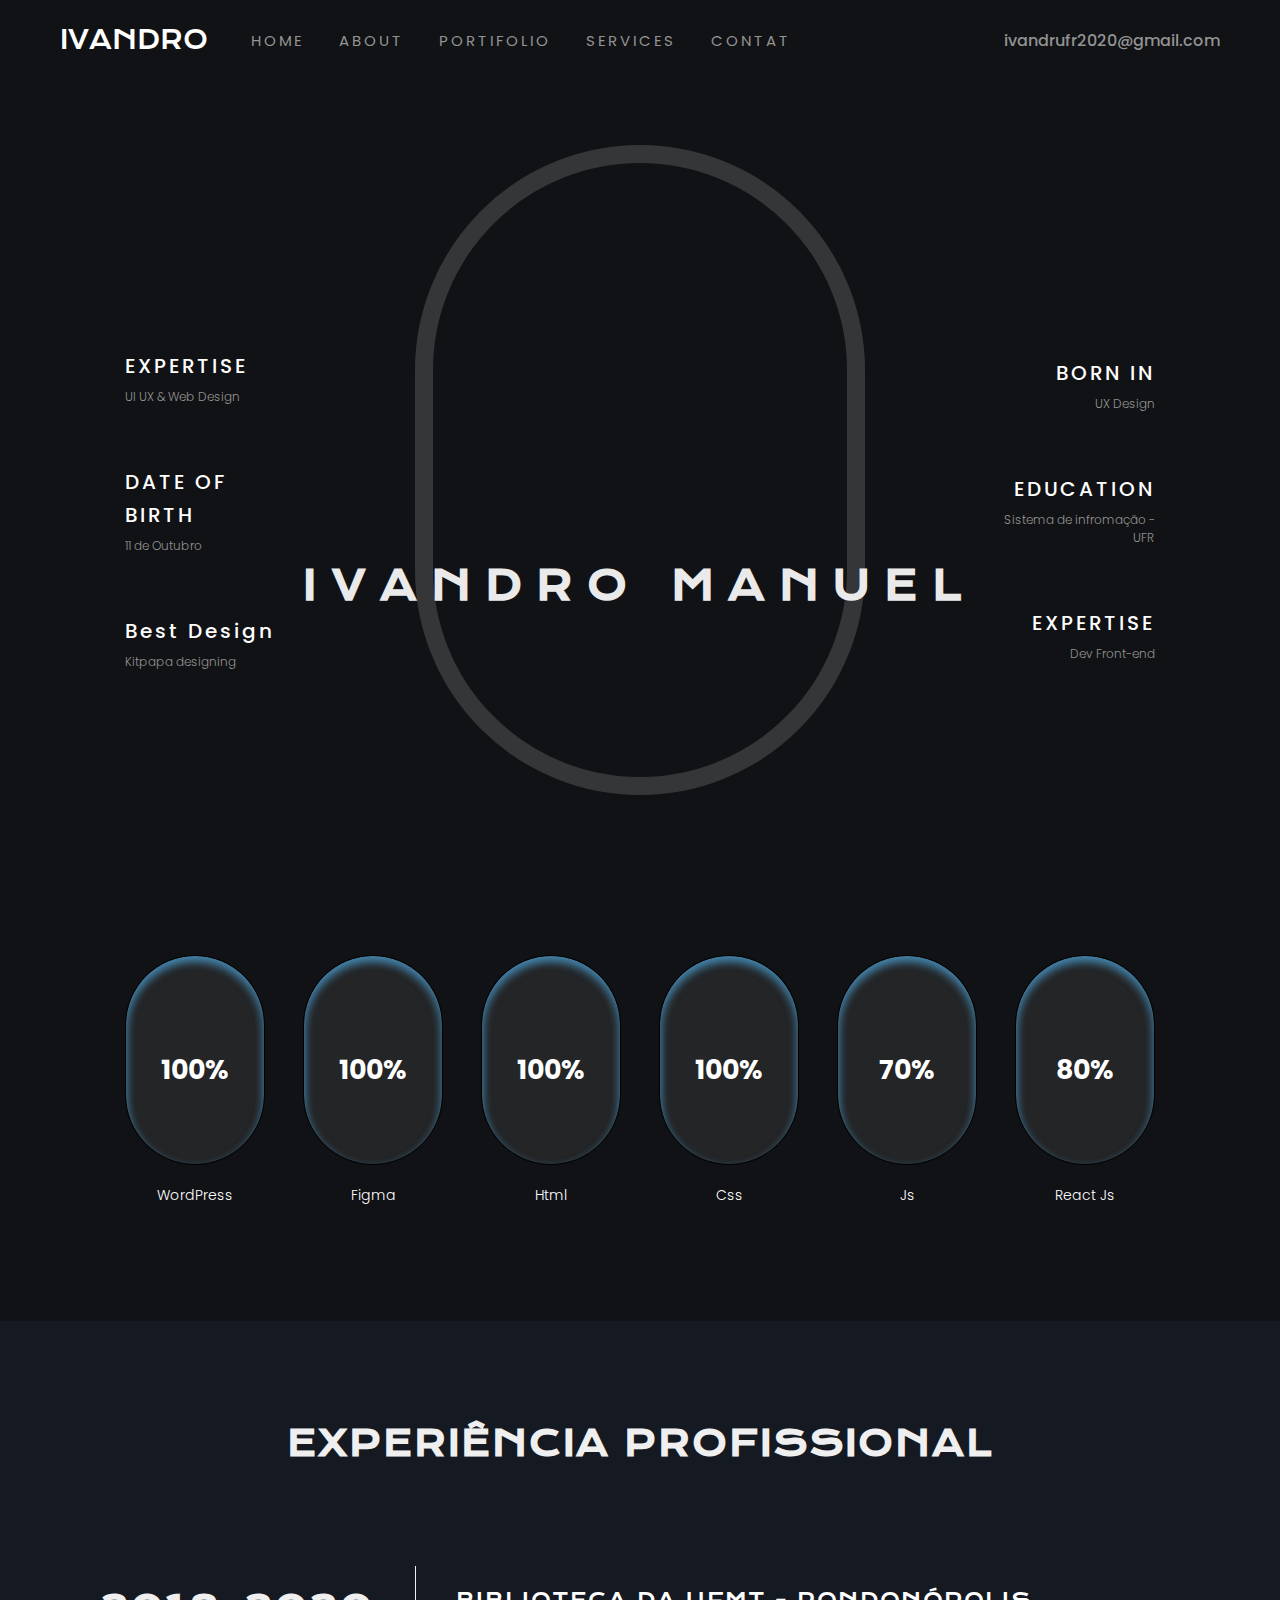
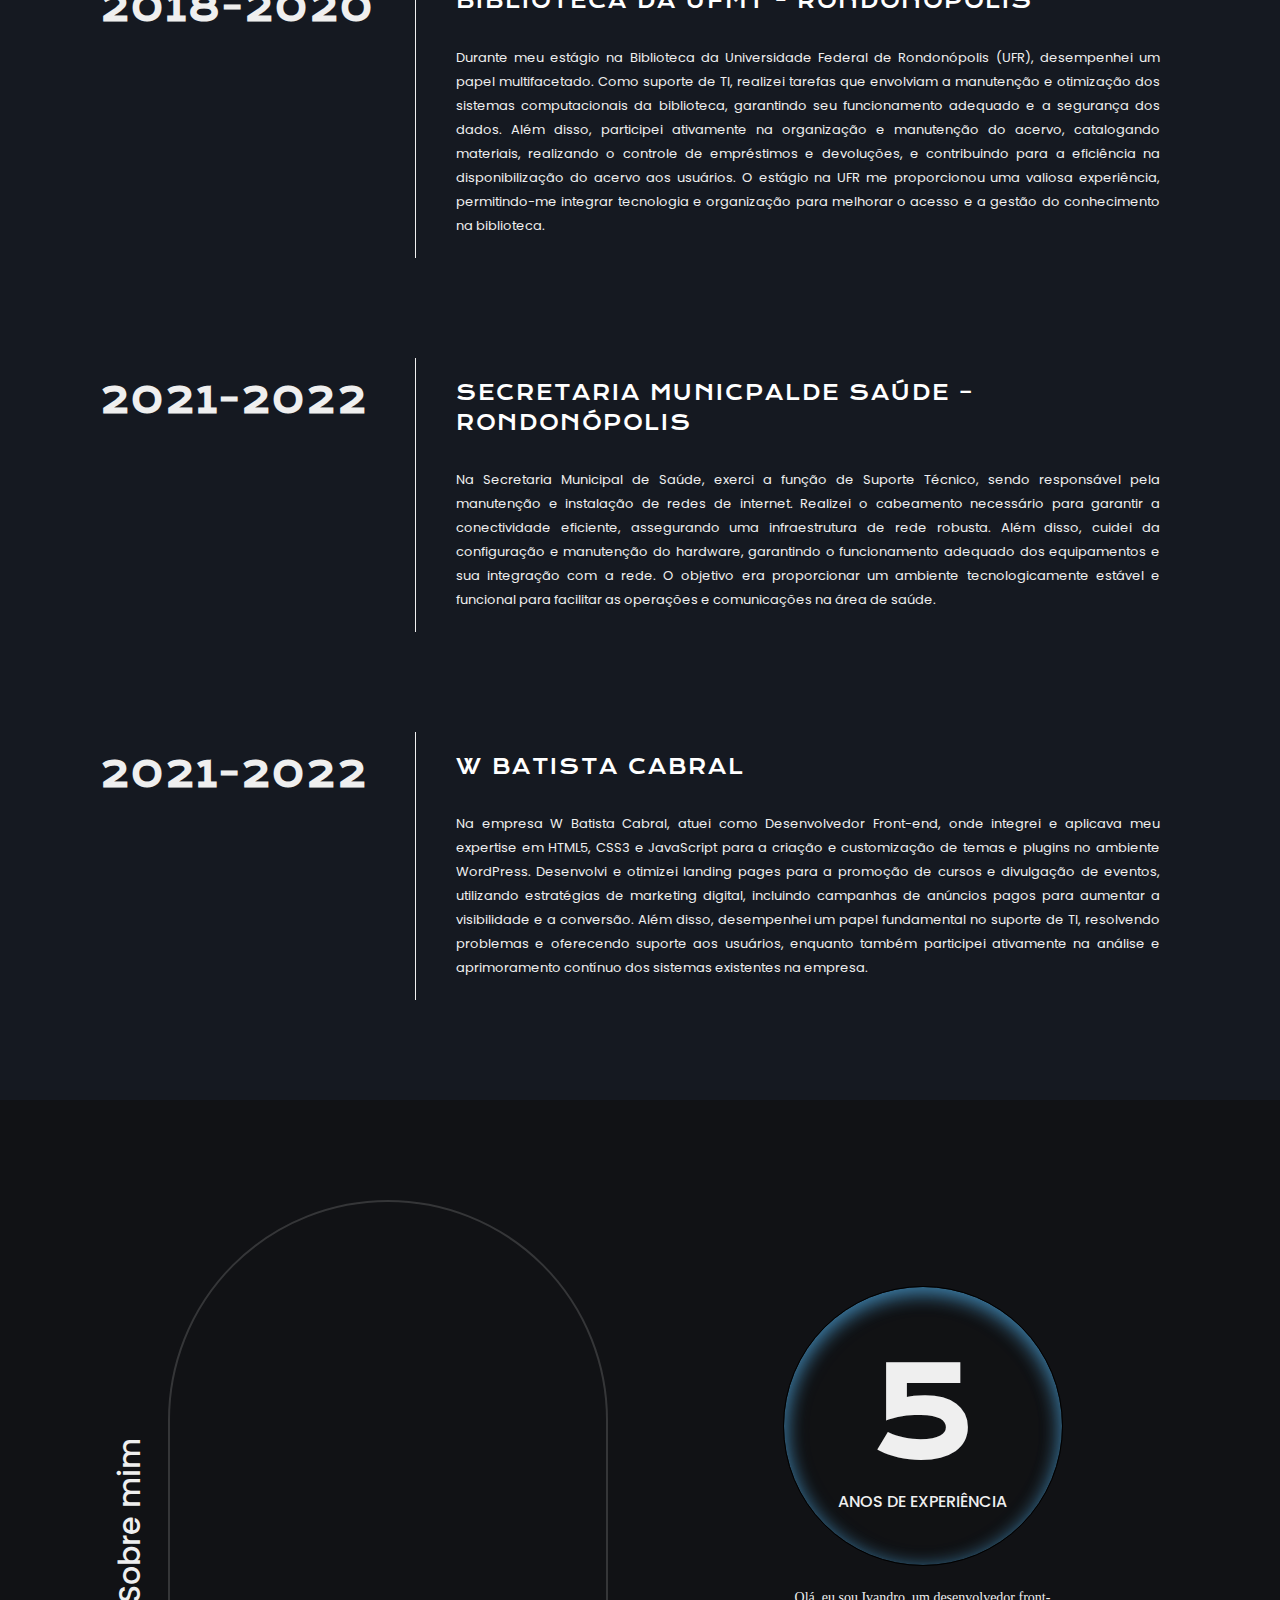
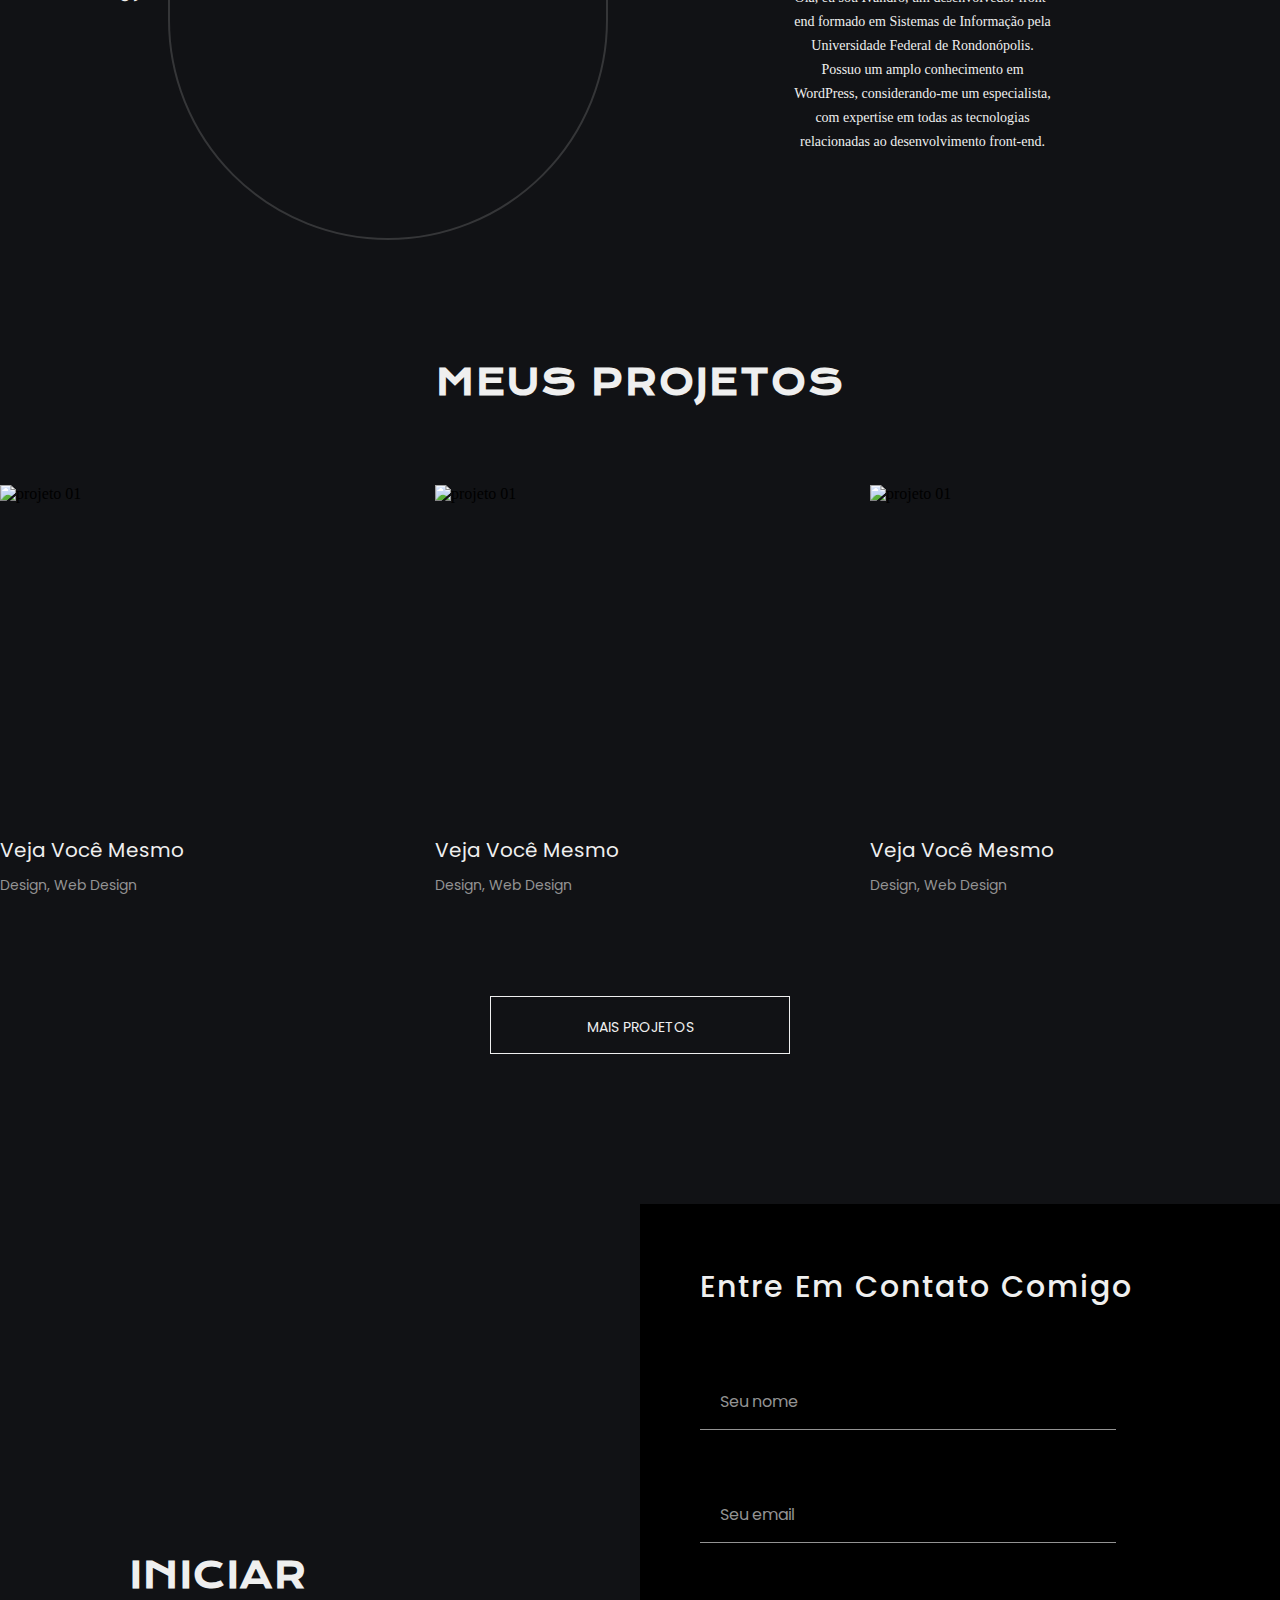
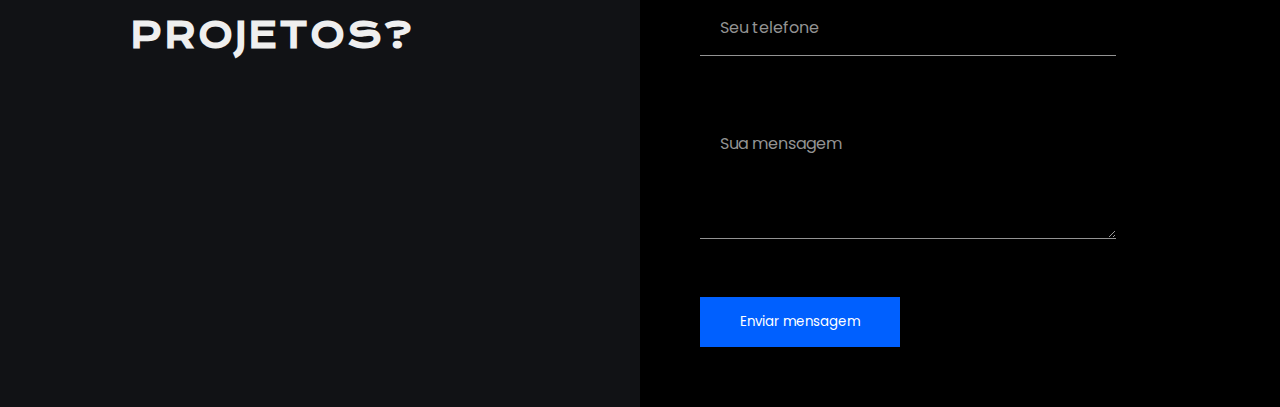
==== index.html @ 2771ce23 "email atualizado" ====
<!DOCTYPE html>
<html lang="pt-br">
  <head>
    <meta charset="UTF-8" />
    <meta name="viewport" content="width=device-width, initial-scale=1.0" />
    <link rel="preconnect" href="https://fonts.googleapis.com">
    <link rel="preconnect" href="https://fonts.gstatic.com" crossorigin>
    <link href="https://fonts.googleapis.com/css2?family=Krona+One&display=swap" rel="stylesheet">
    <link rel="preconnect" href="https://fonts.googleapis.com" />
    <link rel="preconnect" href="https://fonts.gstatic.com" crossorigin />
    <link
      href="https://fonts.googleapis.com/css2?family=Poppins:wght@400;500;800&display=swap"
      rel="stylesheet"
    />
    <script
      src="https://kit.fontawesome.com/26f7d927cd.js"
      crossorigin="anonymous"
    ></script>
    <link rel="stylesheet" href="style.css" />
    <title>Meu Portifólio</title>
  </head>

  <body class="container">

    <div class="div-menu-header">

              <nav class="container-menu">

                  <div class="div-logo">IVANDRO</div>

                  <div class="div-menu">
                      <ol class="list-menu">
                        <li><a href="">Home</a></li>
                        <li><a href="">About</a></li>
                        <li><a href="">Portifolio</a></li>
                        <li><a href="">Services</a></li>
                        <li><a href="">Contat</a></li>
                      </ol>
                  </div>
                  
                  <div class="div-email" >
                    <a href="mailto:ivandrufr2020@gmail.com">
                        <i class="fa-regular fa-envelope"></i>
                        <span style="margin-left: 10px;">ivandrufr2020@gmail.com</span>
                    </a>
                  </div>
              </nav>

              <div class="div-middle-image">
                    <div class="div-veritcal">
                        <div>
                            <h1>EXPERTISE</h1>
                            <p>UI UX & Web Design</p>
                        </div>
                        <div>
                            <h1>DATE OF BIRTH</h1>
                            <p>11 de Outubro</p>
                        </div>
                        <div>
                            <h1>Best Design</h1>
                            <p>Kitpapa designing</p>
                        </div>
                    </div>

                    <div class="div-image-perfil">
                            <img src="./img/ivan.png" alt="Ivandro-Picture" class="img-perfil">
                            <h1 class="text-name">Ivandro Manuel</h1>
                            <div class="social-icon">
                                <a href="https://api.whatsapp.com/send?phone=5566996536366" target="_blank"><i class="fa-brands fa-whatsapp icon-social"></i></a>
                                <a href="https://www.facebook.com/ivandromanuel.cordeirobarbosa" target="_blank"><i class="fa-brands fa-facebook icon-social"></i></a>
                                <a href="https://github.com/IvandroVicente" target="_blank"><i class="fa-brands fa-github icon-social"></i></a>
                                <a href="https://www.instagram.com/ivandro.barbosa/" target="_blank"><i class="fa-brands fa-instagram icon-social"></i></a>
                            </div>
                    </div>

                    <div class="div-veritcal1">
                        <div>
                            <h1>BORN IN</h1>
                            <p>UX Design</p>
                        </div>
                        <div>
                            <h1>EDUCATION</h1>
                            <p>Sistema de infromação - UFR</p>
                        </div>
                        <div>
                            <h1>EXPERTISE</h1>
                            <p>Dev Front-end</p>
                        </div>

                    </div>
               </div>

               <div class="div-social-footer">

                    <div class="experience">
                        <div class="div-icon-exp">
                            <i class="fa-brands fa-wordpress-simple icon-exp"></i>
                            <h1>100%</h1>
                        </div>
                        <h2>WordPress</h2>
                    </div>

                    <div class="experience">
                        <div class="div-icon-exp">
                            <i class="fa-brands fa-figma icon-exp"></i>
                            <h1>100%</h1>
                        </div>
                        <h2>Figma</h2>
                    </div>

                    <div class="experience">
                        <div class="div-icon-exp">
                            <i class="fa-brands fa-html5 icon-exp"></i>
                            <h1>100%</h1>
                        </div>
                        <h2>Html</h2>
                    </div>

                    <div class="experience">
                        <div class="div-icon-exp">
                            <i class="fa-brands fa-css3 icon-exp"></i>
                            <h1>100%</h1>
                        </div>
                        <h2>Css</h2>
                    </div>

                    <div class="experience">
                        <div class="div-icon-exp">
                            <i class="fa-brands fa-js icon-exp"></i>
                            <h1>70%</h1>
                        </div>
                        <h2>Js</h2>
                    </div>

                    <div class="experience">
                        <div class="div-icon-exp">
                            <i class="fa-brands fa-react icon-exp"></i>
                            <h1>80%</h1>
                        </div>
                        <h2>React Js</h2>
                    </div>
               </div>

    </div>

    <div class="arquivos-expereience">

          <h1>EXPERIÊNCIA PROFISSIONAL</h1>

          <div class="div-1-arquivo">
              <div class="div-text-year"><h1>2018-2020</h1></div>
              <div class="div-text-archive">
                  <h1>Biblioteca da UFMT - Rondonópolis</h1>
                  <p>Durante meu estágio na Biblioteca da Universidade Federal de Rondonópolis (UFR), 
                    desempenhei um papel multifacetado. Como suporte de TI, realizei tarefas que envolviam 
                    a manutenção e otimização dos sistemas computacionais da biblioteca, garantindo seu 
                    funcionamento adequado e a segurança dos dados. Além disso, participei ativamente na 
                    organização e manutenção do acervo, catalogando materiais, realizando o controle de 
                    empréstimos e devoluções, e contribuindo para a eficiência na disponibilização do 
                    acervo aos usuários. O estágio na UFR me proporcionou uma valiosa experiência, 
                    permitindo-me integrar tecnologia e organização para melhorar o acesso e a gestão do 
                    conhecimento na biblioteca.</p>
              </div>
          </div>    


          <div class="div-1-arquivo">
            <div class="div-text-year"><h1>2021-2022</h1></div>
            <div class="div-text-archive">
                <h1>Secretaria Municpalde Saúde – Rondonópolis</h1>
                <p>Na Secretaria Municipal de Saúde, exerci a função de Suporte Técnico, sendo 
                    responsável pela manutenção e instalação de redes de internet. Realizei o 
                    cabeamento necessário para garantir a conectividade eficiente, assegurando 
                    uma infraestrutura de rede robusta. Além disso, cuidei da configuração e
                    manutenção do hardware, garantindo o funcionamento adequado dos equipamentos
                    e sua integração com a rede. O objetivo era proporcionar um ambiente 
                    tecnologicamente estável e funcional para facilitar as operações e 
                    comunicações na área de saúde.</p>
            </div>
          </div>   

          <div class="div-1-arquivo">
            <div class="div-text-year"><h1>2021-2022</h1></div>
            <div class="div-text-archive">
                <h1>W Batista Cabral</h1>
                <p>Na empresa W Batista Cabral, atuei como Desenvolvedor Front-end, onde integrei 
                    e aplicava meu expertise em HTML5, CSS3 e JavaScript para a criação e customização 
                    de temas e plugins no ambiente WordPress. Desenvolvi e otimizei landing pages para 
                    a promoção de cursos e divulgação de eventos, utilizando estratégias de marketing 
                    digital, incluindo campanhas de anúncios pagos para aumentar a visibilidade e a 
                    conversão. Além disso, desempenhei um papel fundamental no suporte de TI, resolvendo 
                    problemas e oferecendo suporte aos usuários, enquanto também participei ativamente
                     na análise e aprimoramento contínuo dos sistemas existentes na empresa.</p>
            </div>
          </div>   

    </div>

    <div id="about-project">

            <div class="about">

                 <div class="about-me">
                    <h2>Sobre mim</h2>
                    <img src="./img/ivan.png" alt="Ivandro-Picture" class="img-perfil2">
                 </div>

                 <div class="year-experience">
                    <div class="year-exp">
                        <h1>5</h1>
                        <h3>ANOS DE EXPERIÊNCIA</h3>
                    </div>
                    <p>
                        Olá, eu sou Ivandro, um desenvolvedor front-end formado em 
                        Sistemas de Informação pela Universidade Federal de Rondonópolis. 
                        Possuo um amplo conhecimento em WordPress, considerando-me um 
                        especialista, com expertise em todas as tecnologias relacionadas
                        ao desenvolvimento front-end.
                    </p>
                 </div>    

            </div>

            <div class="project">
                   <h1>MEUS PROJETOS</h1>

                   <div class="project-item">

                      <div class="item_grid">
                        <img src="./img/project-1.png" alt="projeto 01" width="410px" height="300px">
                        <h2>Veja Você Mesmo</h2>
                        <p>Design, Web Design</p>
                      </div>

                      <div class="item_grid">
                        <img src="./img/project-1.png" alt="projeto 01" width="410px" height="300px">
                        <h2>Veja Você Mesmo</h2>
                        <p>Design, Web Design</p>
                      </div>

                      <div class="item_grid">
                        <img src="./img/project-1.png" alt="projeto 01" width="410px" height="300px">
                        <h2>Veja Você Mesmo</h2>
                        <p>Design, Web Design</p>
                      </div>

                   </div>

                   <div class="div-btn-more">
                        <a href="#" class="btn-more">MAIS PROJETOS</a>
                   </div>
            </div>
    </div>

    <div class="div-contact">

            <div class="div_1_text">
                <h1>INICIAR <br> PROJETOS?</h1>
            </div>

            <div class="div_1_contact">
                 <h2>Entre Em Contato Comigo</h2>

                 <form action="https://novo-portifolio-three.vercel.app/ivandroufr2020@gmail.com" 
                 method="post"
                 onsubmit="return validateForm()">

                      <input type="text" name="nome" id="nome" placeholder="Seu nome" required><br>

                      <input type="email" name="email" id="email" placeholder="Seu email" required><br>

                      <input type="tel" name="telefone" id="telefone" placeholder="Seu telefone" required><br>

                      <textarea name="assunto" id="assunto" 
                      cols="20" rows="5" placeholder="Sua mensagem" 
                      required></textarea><br>

                      <button type="submit" class="button_send" >Enviar mensagem</button>
                 </form>
            </div>
    </div>


    <script src="./script.js"></script>
  </body>
</html>
---- style.css ----
*{ 
  box-sizing: border-box; 
  margin:0px; 
}

:root{
    --bg-color: #111215;
    --second-bg: #151921;
    --text-color: #939393;
    --text-color-white: #fff;
    --button-color:#0060ff;
    --text-color-sub-tit: #efefef;
    --font-family: 'Poppins', sans-serif;
}

a{
  text-decoration: none;
}

.container{
    background-color: var(--bg-color);
}

.div-menu-header{
    background-image: url(../../img/grade.png);
    background-repeat: no-repeat;
    background-position: center;
    background-size: cover;
    width: 100%;
    padding: 0px 50px;
    padding-bottom: 100px;
}

.container-menu{
    display: flex;
    flex-direction: row;
    align-items: center;
    justify-content: space-between;
    width: 100%;
    height: 80px;
    padding: 20px 10px;
}

.div-logo{
    width: 13%;
    font-size: 25px;
    font-family: 'Krona One', sans-serif;
    color: var(--text-color-white);
}
.div-menu{
    width: 67%;
}

.list-menu{
    list-style-type: none;
    align-items: start;
    display: flex;
    gap: 35px;
    flex-direction: row;
}

li a{
    font-size: 15px;
    line-height: 23px;
    letter-spacing: 3px;
    font-weight: 400;
    font-family: var(--font-family);
    text-transform: uppercase;
    text-decoration: none;
    color: var(--text-color);
}

li a:hover{
    color: var(--text-color-white);
}

.div-email{
    display: flex;
    justify-content: end;
    width: 20%;
    color: var(--text-color);
    font-family: var(--font-family);
    font-size: 16px;
    font-weight: 500;
    line-height: 19px;
}

.div-email a{
    color: var(--text-color);
}

.div-email a:hover{
    color: var(--text-color-white);
}

/*==================================End-Menu=====================================*/

.div-middle-image{
    width: 100%;
    display: flex;
    flex-direction: row;
    align-items: center;
    justify-content: space-between;
    padding: 65px 75px;
}


.div-veritcal{
    display: flex;
    color: var(--text-color-white);
    flex-direction: column;
    align-items: start;
    justify-content: center;
    gap: 60px;
    width: 20%;
}


.div-veritcal h1{
    font-size: 20px;
    letter-spacing: 3px;
    line-height: 33px;
    font-style: normal;
    margin-bottom: 5px;
    font-weight: 500;
    font-family: var(--font-family);
}

.div-veritcal p{
    font-size: 12px;
    font-weight: 300;
    color: var(--text-color);
    font-family: var(--font-family);
}

.div-image-perfil{
    display: flex;
    flex-direction: column;
    width: 80%;
    align-items: center;
    justify-content: center;
}

.img-perfil{
    border-radius: 400px;
    border: 18px solid var(--text-color);
    border-color: #98989845;
    width: 450px;
    height: 650px;
    background-repeat: no-repeat;
    background-position: center;
    background-size: cover;
}

.text-name{
    position: absolute;
    text-transform: uppercase;
    font-weight: 700;
    margin-top: 150px;
    text-align: center;
    font-size: 40px;
    letter-spacing: 15px;
    color: #eaeaea;
    font-family: 'Krona One', sans-serif;
}

.social-icon{
    display: flex;
    flex-direction: row;
    justify-content: center;
    align-items: center;
    width: 100%;
    margin-top: 80px;
    gap: 35px;
}

.icon-social{
    font-size: 20px;
    color: var(--text-color-white);
}

.div-veritcal1{
    display: flex;
    color: var(--text-color-white);
    flex-direction: column;
    align-items: end;
    justify-content: center;
    gap: 60px;
    width: 20%;
}

.div-veritcal1 h1{
    font-size: 20px;
    letter-spacing: 3px;
    text-align: end;
    line-height: 33px;
    font-style: normal;
    margin-bottom: 5px;
    font-weight: 500;
    font-family: var(--font-family);
}

.div-veritcal1 p{
    font-size: 12px;
    text-align: end;
    font-weight: 300;
    color: var(--text-color);
    font-family: var(--font-family);
}


/*=====================================================================*/

.div-social-footer{
    display: flex;
    align-items: center;
    justify-content: space-between;
    width: 100%;
    padding: 15px 75px;
}

.experience{
    display: flex;
    align-items: center;
    justify-content: center;
    flex-direction: column;
}

.experience h1{
    color: var(--text-color-white);
    font-size: 27px;
    font-weight: 700;
    font-family: var(--font-family);
} 

.experience h2{
    color: var(--text-color-white);
    font-size: 14px;
    font-weight: 300;
    font-family: var(--font-family);
} 

.div-icon-exp{
    display: flex;
    align-items: center;
    justify-content: center;
    border-color: #ffffff35;
    border: 1px solid;
    box-shadow: inset 1px 5px 10px #56bcfb83,
    inset -1px 5px 10px #56bcfb50;
    border-radius: 100px;
    gap: 20px;
    flex-direction: column;
    width: 140px;
    padding: 50px 20px;
    background-color: #37373780;
    height: 210px;
    margin-bottom: 20px;
}


.div-icon-exp:hover{
    display: flex;
    align-items: center;
    justify-content: center;
    border: 1px solid;
    border-color: #ffffff35;
    box-shadow: inset 0px 0px 0px #ffffff35;
    border-radius: 100px;
    gap: 20px;
    flex-direction: column;
    width: 140px;
    padding: 50px 20px;
    background-color: #505050aa;
    height: 210px;
    margin-bottom: 20px;
    
}

.icon-exp{
    font-size: 50px;
    color: var(--text-color-white);
    transition: transform 0.5s ease;
}

.icon-exp:hover{
    color: var(--text-color-white);
    transform: rotate(360deg);
    transition: transform 0.5s ease;
}




/*================================================================================================*/

.arquivos-expereience{
     display: flex;
     flex-direction: column;
     align-items: center;
     background-color: var(--second-bg);
     width: 100%;
     justify-content: center;
     padding: 100px 80px;
}

.arquivos-expereience h1{
    font-size: 35px;
    letter-spacing: 2px;
    font-weight: 600;
    text-transform: uppercase;
    font-family: var(--font-family);
    color: #efefef;
    font-family: 'Krona One', sans-serif;
}

.div-1-arquivo{
    display: flex;
    margin-top: 100px;
    flex-direction: row;
    width: 100%;
}

.div-text-year{
    width: 30%;
    padding: 20px 20px;
    border-right: 0.5px solid #efefef;
}

.div-text-year h1{
    font-size: 35px;
    font-weight: 600;
    color: #efefef;
    font-family: 'Krona One', sans-serif;
}

.div-text-archive{
    width: 70%;
    padding: 20px 40px;
}

.div-text-archive h1{
    font-size: 20px;
    font-weight: 500;
    line-height: 30px;
    color: var(--text-color-white);
    font-family: 'Krona One', sans-serif;
    margin-bottom: 30px;
}

.div-text-archive p{
    font-size: 13px;
    line-height: 24px;
    text-align: justify;
    font-weight: 400;
    color: var(--text-color-sub-tit);
    font-family: var(--font-family);
}


/*==================================================================*/

#about-project{
    background-image: url(../../img/copy.png);
    background-repeat: no-repeat;
    background-position: center;
    background-size: 100% 100%;
    width: 100%;
    padding: 100px 75px;
    padding-bottom: 150px;
}

.about{
    display: flex;
    flex-direction: row;
    align-items: center;
    justify-content: center;
}

.about-me{
    display: flex;
    width: 50%;
    flex-direction: row;
    align-items: center;
    justify-content: center;
}

.img-perfil2{
    border-radius: 400px;
    border: 2px solid var(--text-color);
    border-color: #98989845;
    width: 440px;
    height: 640px;
    background-repeat: no-repeat;
    background-position: center;
    background-size: cover;
}

.about-me h2{
    writing-mode: vertical-rl;
    font-size: 30px;
    font-weight: 500;
    margin-right: 15px;
    transform: rotate(180deg);
    font-family: var(--font-family);
    color: var(--text-color-sub-tit);
}

.year-experience{
    display: flex;
    width: 50%;
    flex-direction: column;
    align-items: center;
    padding: 0px 150px;
    justify-content: center;
}

.year-exp{
    display: flex;
    padding: 20px 20px;
    flex-direction: column;
    align-items: center;
    justify-content: center;
    background-color:  #1112151c;
    box-shadow: inset 1px 5px 20px #56bcfb88,
    inset -1px 5px 20px #56bcfb50;
    border: 1px solid;
    border-radius: 100%;
    height: 280px;
    width: 280px;
}


.year-exp h1{
   font-size: 120px;
   color: var(--text-color-sub-tit);
   font-weight: 800;
   font-family: 'Krona One', sans-serif;
}

.year-exp h3{
    font-size: 16px;
    font-weight: 500;
    font-family: var(--font-family);
    color: var(--text-color-sub-tit);
 }

.year-experience p{
    margin-top: 20px;
    line-height: 24px;
    font-size: 14px;
    color: var(--text-color-sub-tit);
    text-align: center;
}

/*======================================================================*/

.project{
    display: flex;
    margin-top: 120px;
    flex-direction: column;
    align-items: center;
    justify-content: center;
}

.project h1{
    font-size: 35px;
    letter-spacing: 2px;
    font-weight: 600;
    text-transform: uppercase;
    font-family: var(--font-family);
    color: #efefef;
    font-family: 'Krona One', sans-serif;
}

.project-item{
    display: flex;
    flex-direction: row;
    gap: 25px;
    margin-top: 80px;
    align-items: center;
    justify-content: center;
}

.item_grid{
    display: flex;
    gap: 10px;
    flex-direction: column;
}

.item_grid h2{
    color: var(--text-color-sub-tit);
    margin-top: 40px;
    font-size: 20px;
    font-family: var(--font-family);
    font-weight: 400;
}

.item_grid p{
    color: var(--text-color);
    font-size: 14px;
    font-family: var(--font-family);
    font-weight: 400;
}

.div-btn-more{
    display: flex;
    margin-top: 100px;
    align-items: center;
    justify-content: center;
    width: 100%;
}

.btn-more{
    border: 1px solid var(--text-color-sub-tit);
    text-align: center;
    align-items: center;
    justify-content: center;
    height: 58px;
    width: 300px;
    padding: 20px 20px;
}

.btn-more{
    color: var(--text-color-sub-tit);
    font-size: 14px;
    font-family: var(--font-family);
}

.btn-more:hover{
    color: var(--second-bg);
    background-color: var(--text-color-sub-tit);
    font-size: 14px;
    font-family: var(--font-family);
}


/*==========================================================*/


.div-contact{
    display: flex;
    flex-direction: row;
    width: 100%;
    background-image: url(../../img/copy.png);
    background-repeat: no-repeat;
    background-position: center;
    background-size: 100% 100%;
}


.div_1_text{
    display: flex;
    width: 50%;
    background-repeat: no-repeat;
    background-position: center;
    background-size: cover;
    align-items: center;
    padding: 20px 130px;
}

.div_1_text h1{
    font-size: 35px;
    line-height: 60px;
    letter-spacing: 2px;
    font-weight: 600;
    text-transform: uppercase;
    font-family: var(--font-family);
    color: #efefef;
    font-family: 'Krona One', sans-serif;
}



.div_1_contact{
    display: flex;
    width: 50%;
    background-color: #000000;
    align-items: start;
    justify-content: center;
    flex-direction: column;
    padding: 60px 60px;
}

.div_1_contact h2{
    font-size: 30px;
    letter-spacing: 2px;
    font-weight: 500;
    font-family: var(--font-family);
    color: #efefef;
    font-family: var(--font-family);
}

form{
    display: flex;
    flex-direction: column;
    width: 80%;
    gap: 20px;
    margin-top: 80px;
}

input{
    width: auto;
    height: 40px;
    background-color: #000000;
    border: 0px;
    border-bottom: 1px solid var(--text-color);
    overflow: none;
    margin-bottom: 15px;
    padding-left: 20px;
    padding-bottom: 15px;
    color: var(--text-color-white);
    font-size: 14px;
    font-family: var(--font-family);
    outline: 0;
}

input:hover{
     background-color: #000000;
}


input::after{
    background-color: #000000;
}

input::placeholder{
    color: var(--text-color);
    font-size: 16px;
    font-weight: 400;
    font-family: var(--font-family);
}

form textarea{
    background-color: #000000;
    padding-left: 20px;
    border: 0px;
    border-bottom: 1px solid var(--text-color);
    color: var(--text-color-white);
    font-size: 14px;
    font-family: var(--font-family);
    outline: 0;
}

textarea::placeholder{
    color: var(--text-color);
    font-size: 16px;
    font-weight: 400;
    font-family: var(--font-family);
}

.button_send{
    background-color: #0060ff;
    padding: 10px 10px;
    color: var(--text-color-white);
    width: 200px;
    border: 0px;
    height: 50px;
    text-align: center; 
    font-family: var(--font-family);
}

.button_send:hover{
    background-color: var(--text-color);
    color: var(--text-color-white);
    cursor: pointer;
}
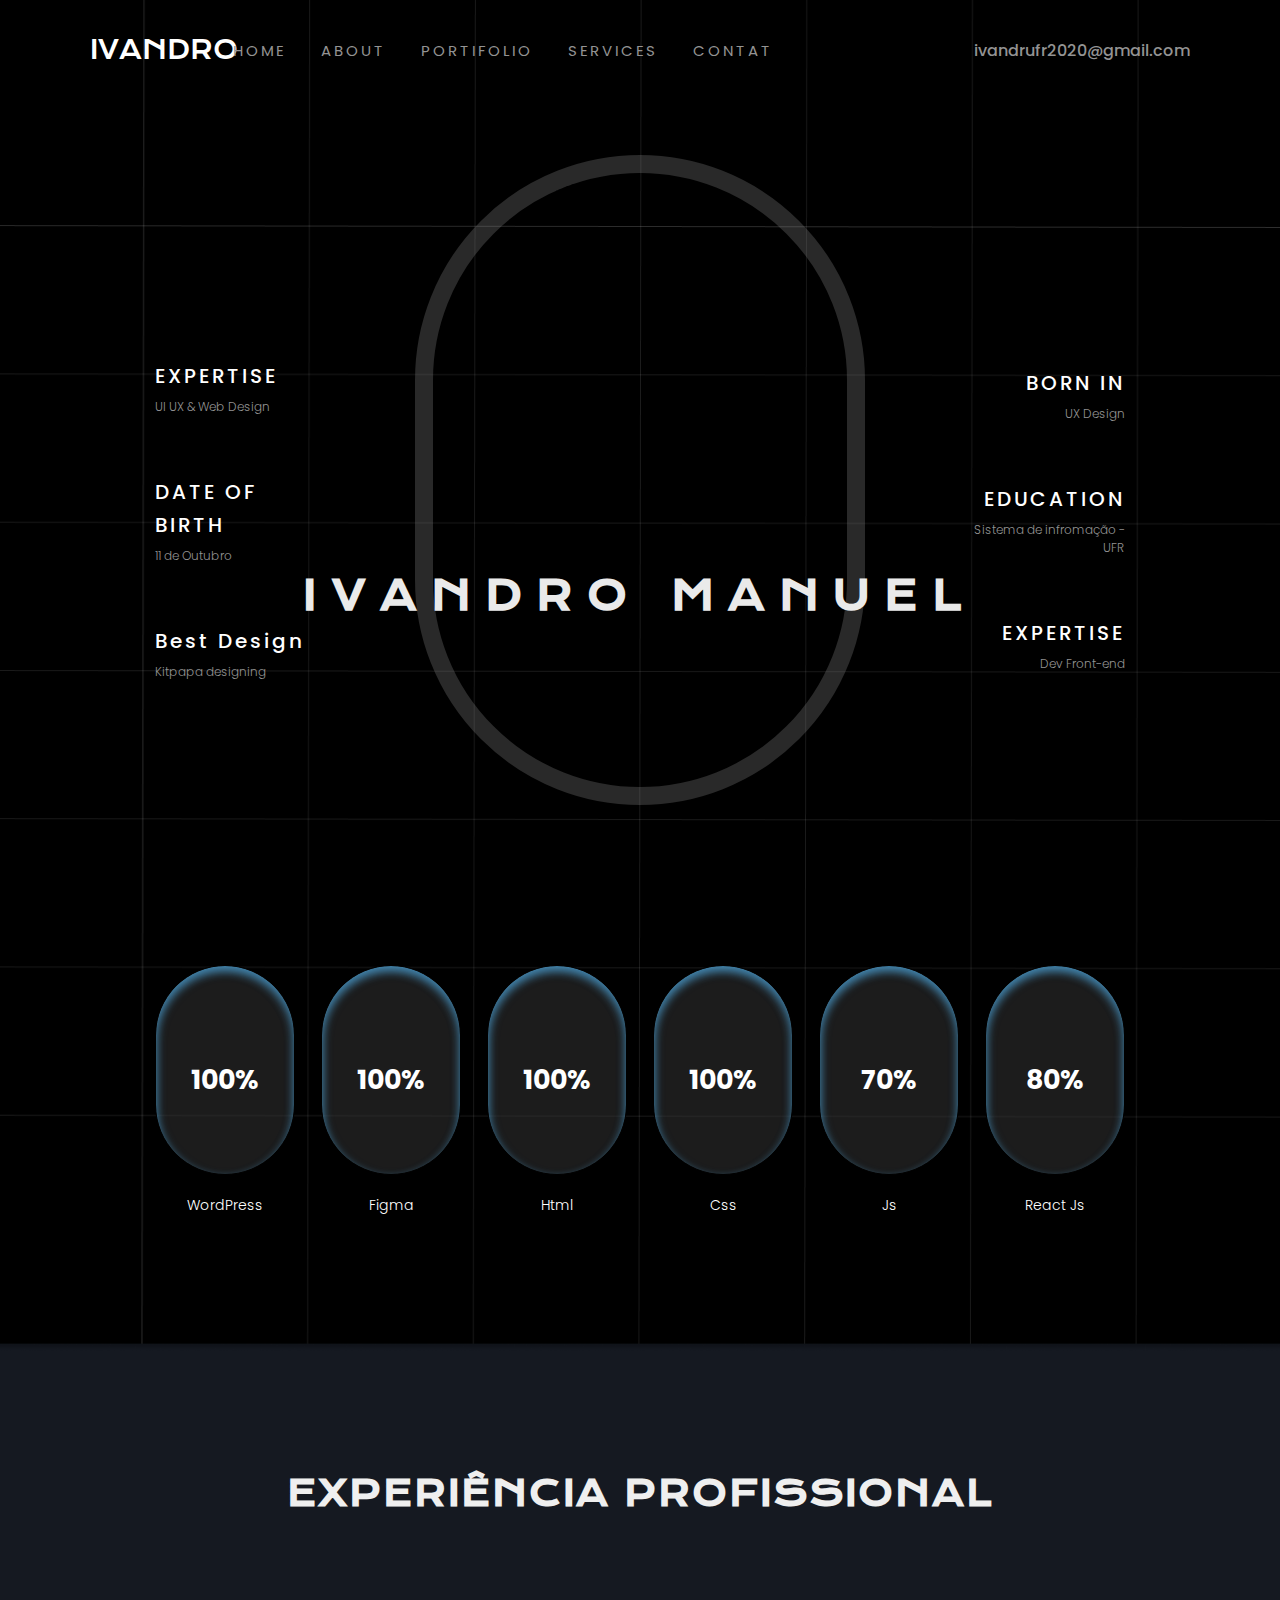
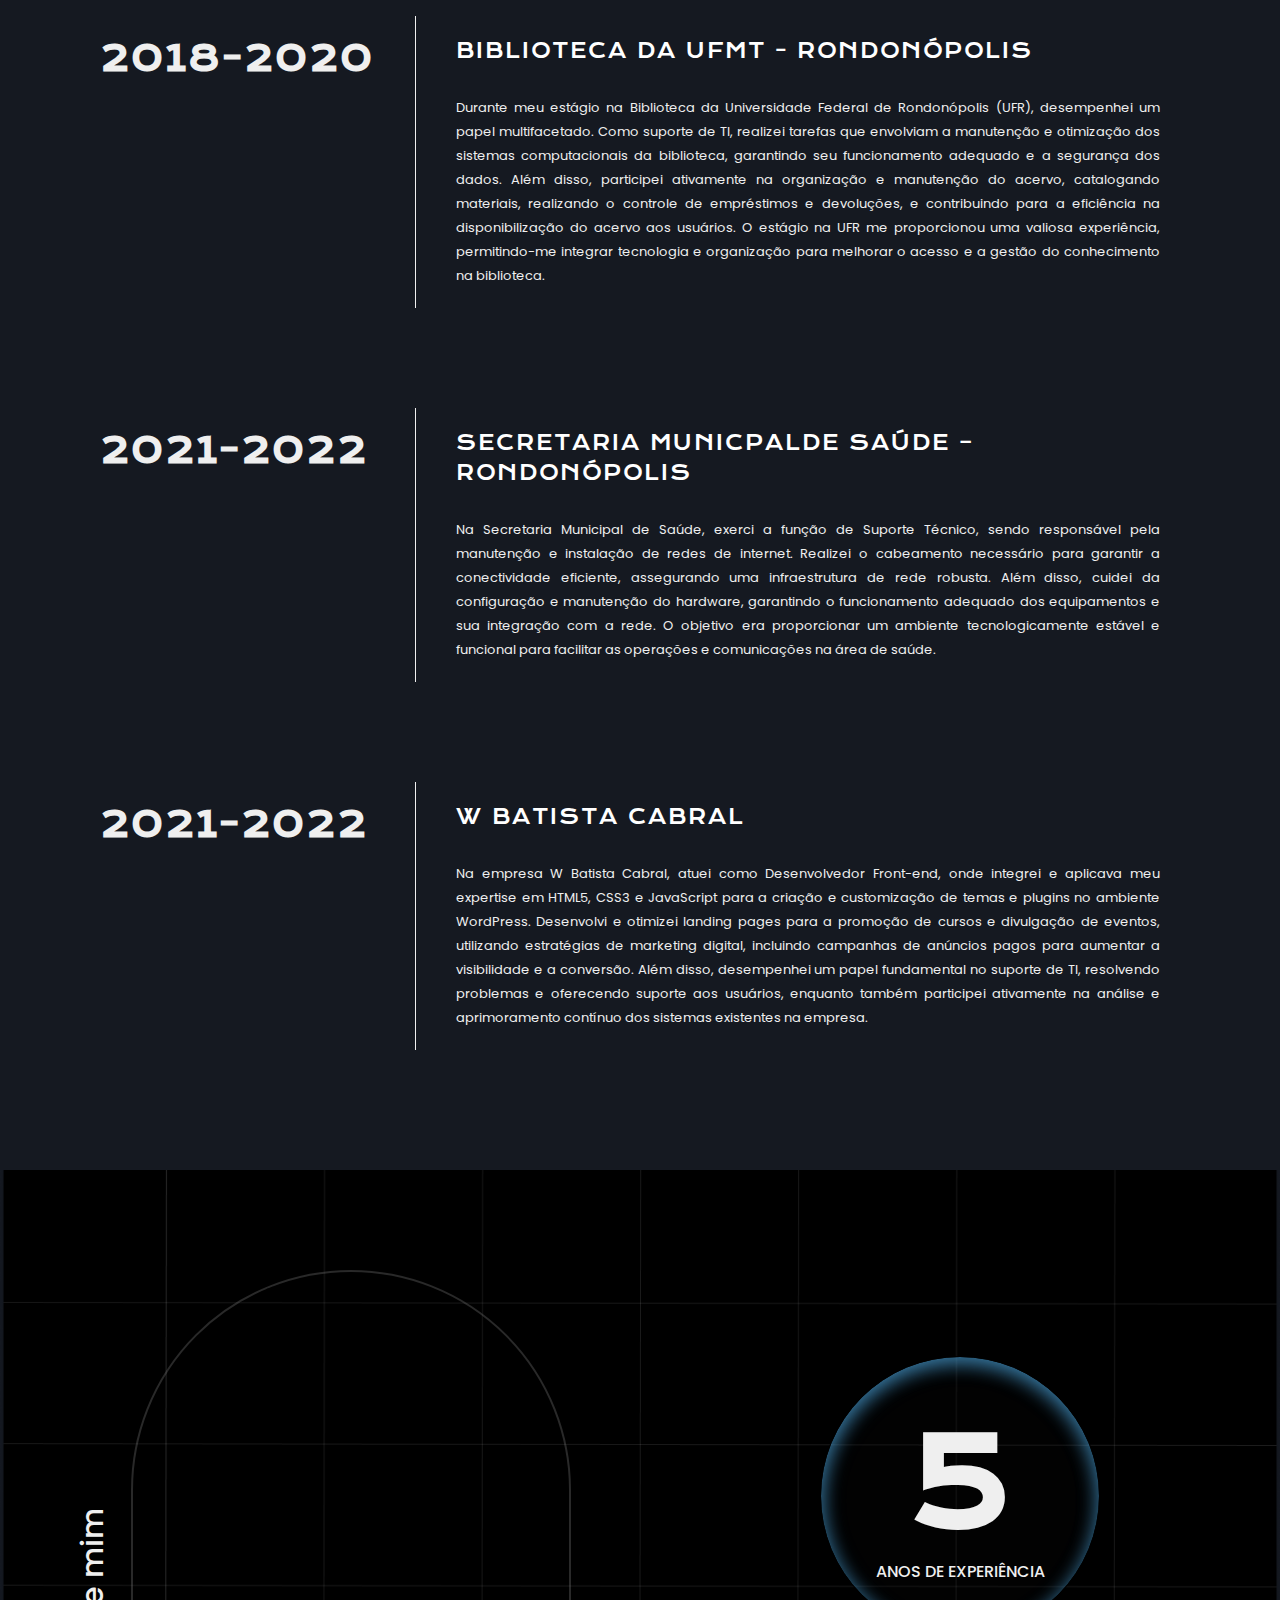
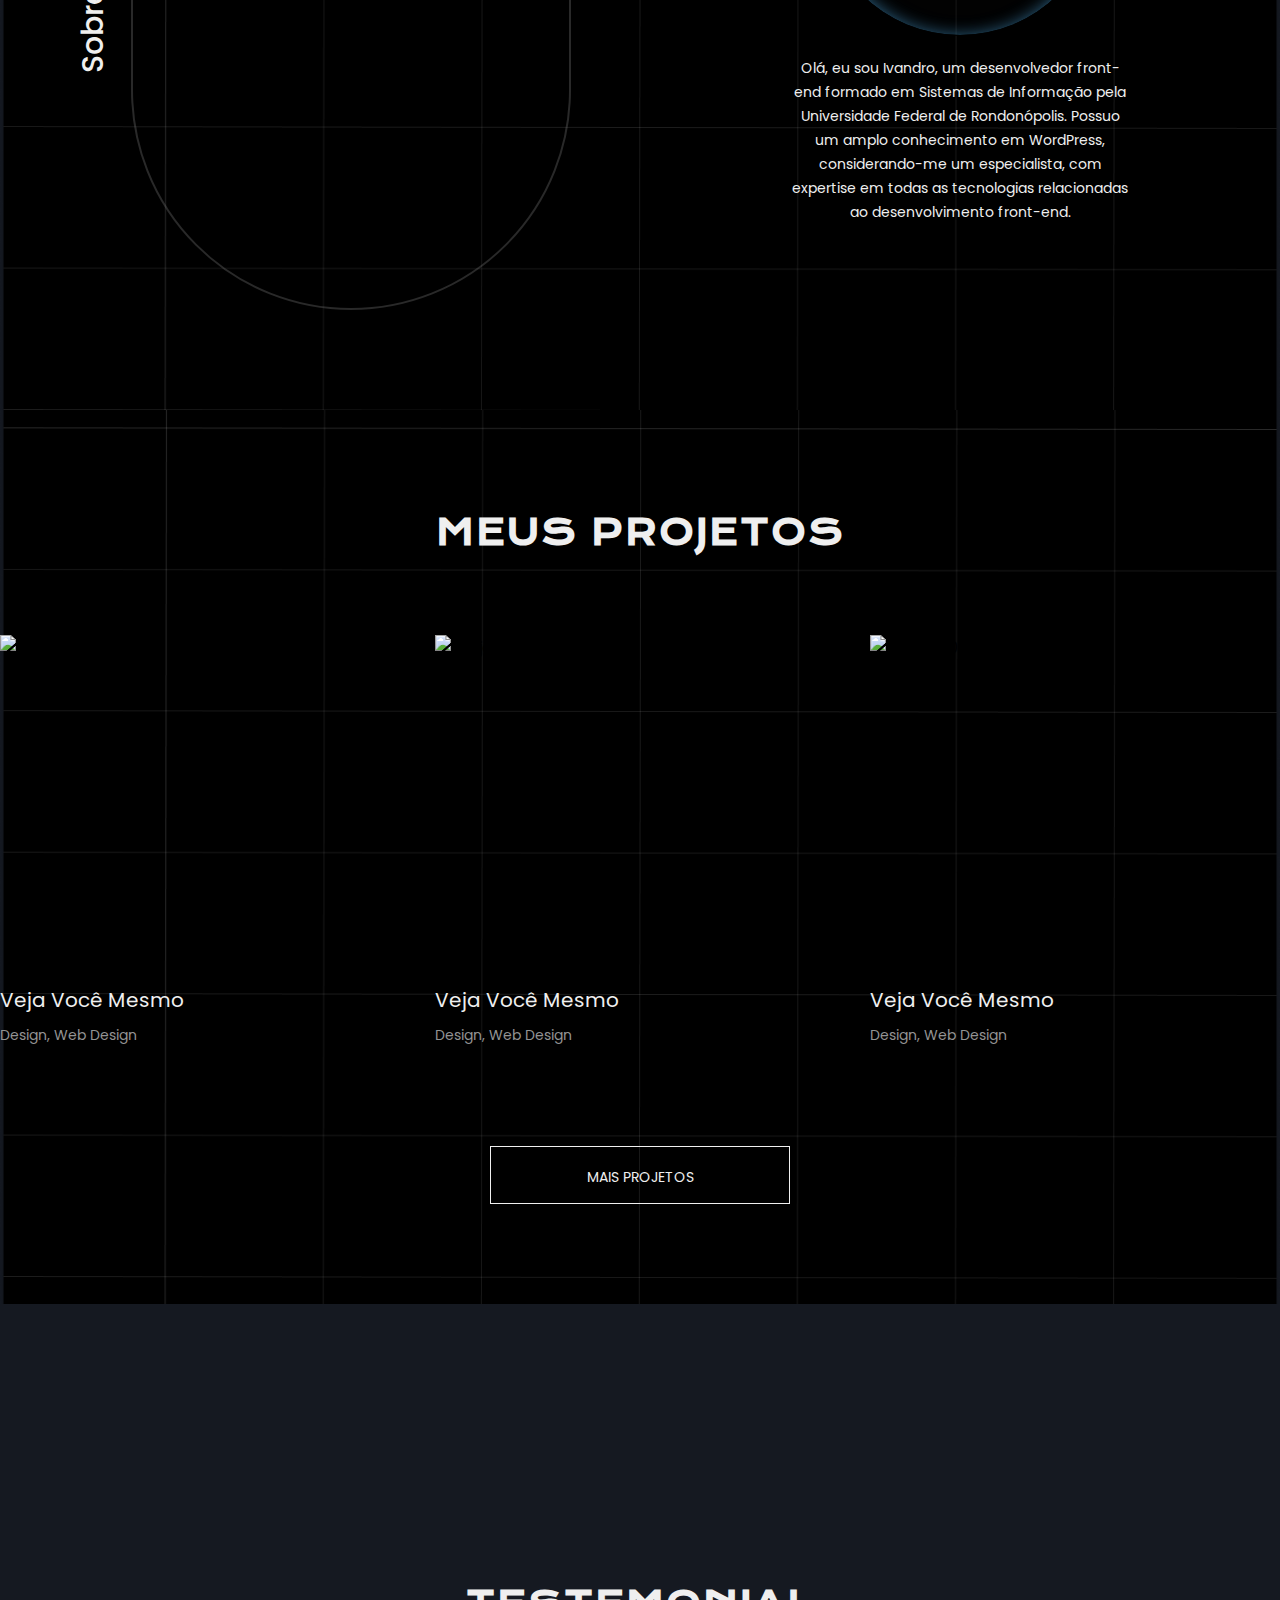
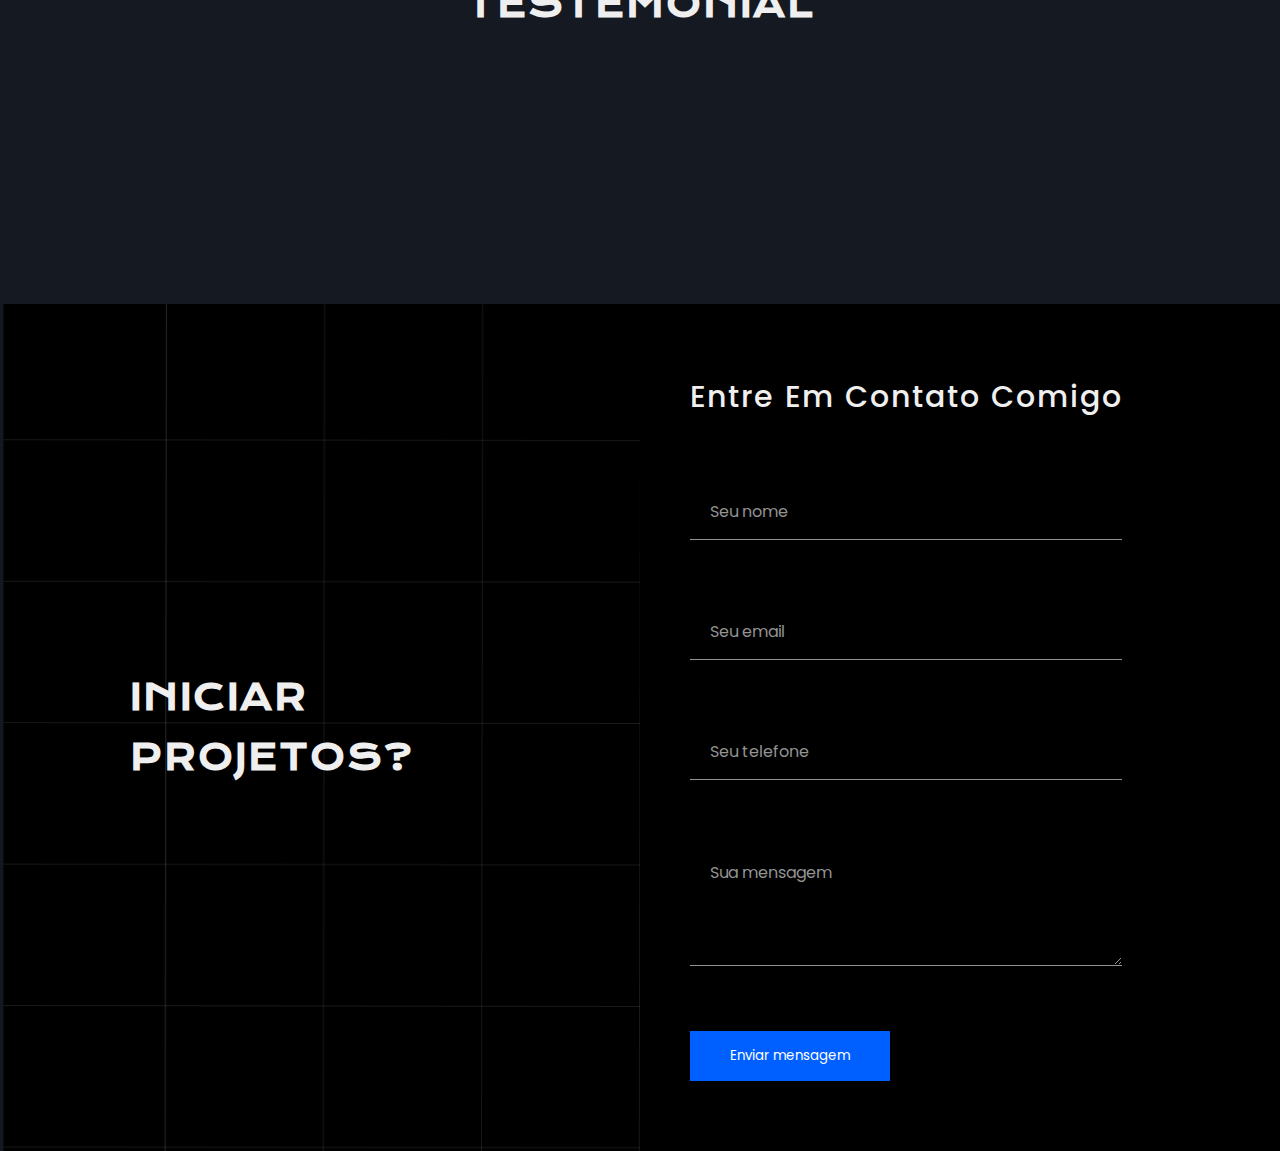
==== commit 29324f9d: "Nova Atualização" ====
--- a/index.html
+++ b/index.html
@@ -1,11 +1,14 @@
 <!DOCTYPE html>
-<html lang="pt-br">
+<html lang="en">
   <head>
     <meta charset="UTF-8" />
     <meta name="viewport" content="width=device-width, initial-scale=1.0" />
-    <link rel="preconnect" href="https://fonts.googleapis.com">
-    <link rel="preconnect" href="https://fonts.gstatic.com" crossorigin>
-    <link href="https://fonts.googleapis.com/css2?family=Krona+One&display=swap" rel="stylesheet">
+    <link rel="preconnect" href="https://fonts.googleapis.com" />
+    <link rel="preconnect" href="https://fonts.gstatic.com" crossorigin />
+    <link
+      href="https://fonts.googleapis.com/css2?family=Krona+One&display=swap"
+      rel="stylesheet"
+    />
     <link rel="preconnect" href="https://fonts.googleapis.com" />
     <link rel="preconnect" href="https://fonts.gstatic.com" crossorigin />
     <link
@@ -17,270 +20,335 @@
       crossorigin="anonymous"
     ></script>
     <link rel="stylesheet" href="style.css" />
-    <title>Meu Portifólio</title>
+    <title>My Portifolio</title>
   </head>
 
-  <body class="container">
-
-    <div class="div-menu-header">
-
-              <nav class="container-menu">
-
-                  <div class="div-logo">IVANDRO</div>
-
-                  <div class="div-menu">
-                      <ol class="list-menu">
-                        <li><a href="">Home</a></li>
-                        <li><a href="">About</a></li>
-                        <li><a href="">Portifolio</a></li>
-                        <li><a href="">Services</a></li>
-                        <li><a href="">Contat</a></li>
-                      </ol>
-                  </div>
-                  
-                  <div class="div-email" >
-                    <a href="mailto:ivandrufr2020@gmail.com">
-                        <i class="fa-regular fa-envelope"></i>
-                        <span style="margin-left: 10px;">ivandrufr2020@gmail.com</span>
-                    </a>
-                  </div>
+  <body>
+         <header class="div-menu-header">
+
+            <nav class="container-menu">
+                <section class="div-logo">IVANDRO</section>
+        
+                <section class="div-menu">
+                  <ol class="list-menu">
+                    <li><a href="">Home</a></li>
+                    <li><a href="">About</a></li>
+                    <li><a href="">Portifolio</a></li>
+                    <li><a href="">Services</a></li>
+                    <li><a href="">Contat</a></li>
+                  </ol>
+                </section>
+        
+                <section class="div-email">
+                  <a href="mailto:ivandrufr2020@gmail.com">
+                    <i class="fa-regular fa-envelope"></i>
+                    <span style="margin-left: 10px">ivandrufr2020@gmail.com</span>
+                  </a>
+                </section>
               </nav>
 
               <div class="div-middle-image">
-                    <div class="div-veritcal">
-                        <div>
-                            <h1>EXPERTISE</h1>
-                            <p>UI UX & Web Design</p>
-                        </div>
-                        <div>
-                            <h1>DATE OF BIRTH</h1>
-                            <p>11 de Outubro</p>
-                        </div>
-                        <div>
-                            <h1>Best Design</h1>
-                            <p>Kitpapa designing</p>
-                        </div>
-                    </div>
-
-                    <div class="div-image-perfil">
-                            <img src="./img/ivan.png" alt="Ivandro-Picture" class="img-perfil">
-                            <h1 class="text-name">Ivandro Manuel</h1>
-                            <div class="social-icon">
-                                <a href="https://api.whatsapp.com/send?phone=5566996536366" target="_blank"><i class="fa-brands fa-whatsapp icon-social"></i></a>
-                                <a href="https://www.facebook.com/ivandromanuel.cordeirobarbosa" target="_blank"><i class="fa-brands fa-facebook icon-social"></i></a>
-                                <a href="https://github.com/IvandroVicente" target="_blank"><i class="fa-brands fa-github icon-social"></i></a>
-                                <a href="https://www.instagram.com/ivandro.barbosa/" target="_blank"><i class="fa-brands fa-instagram icon-social"></i></a>
-                            </div>
-                    </div>
-
-                    <div class="div-veritcal1">
-                        <div>
-                            <h1>BORN IN</h1>
-                            <p>UX Design</p>
-                        </div>
-                        <div>
-                            <h1>EDUCATION</h1>
-                            <p>Sistema de infromação - UFR</p>
-                        </div>
-                        <div>
-                            <h1>EXPERTISE</h1>
-                            <p>Dev Front-end</p>
-                        </div>
-
-                    </div>
-               </div>
-
-               <div class="div-social-footer">
-
-                    <div class="experience">
-                        <div class="div-icon-exp">
-                            <i class="fa-brands fa-wordpress-simple icon-exp"></i>
-                            <h1>100%</h1>
-                        </div>
-                        <h2>WordPress</h2>
-                    </div>
-
-                    <div class="experience">
-                        <div class="div-icon-exp">
-                            <i class="fa-brands fa-figma icon-exp"></i>
-                            <h1>100%</h1>
-                        </div>
-                        <h2>Figma</h2>
-                    </div>
-
-                    <div class="experience">
-                        <div class="div-icon-exp">
-                            <i class="fa-brands fa-html5 icon-exp"></i>
-                            <h1>100%</h1>
-                        </div>
-                        <h2>Html</h2>
-                    </div>
-
-                    <div class="experience">
-                        <div class="div-icon-exp">
-                            <i class="fa-brands fa-css3 icon-exp"></i>
-                            <h1>100%</h1>
-                        </div>
-                        <h2>Css</h2>
-                    </div>
-
-                    <div class="experience">
-                        <div class="div-icon-exp">
-                            <i class="fa-brands fa-js icon-exp"></i>
-                            <h1>70%</h1>
-                        </div>
-                        <h2>Js</h2>
-                    </div>
-
-                    <div class="experience">
-                        <div class="div-icon-exp">
-                            <i class="fa-brands fa-react icon-exp"></i>
-                            <h1>80%</h1>
-                        </div>
-                        <h2>React Js</h2>
-                    </div>
-               </div>
-
-    </div>
-
-    <div class="arquivos-expereience">
-
-          <h1>EXPERIÊNCIA PROFISSIONAL</h1>
-
-          <div class="div-1-arquivo">
-              <div class="div-text-year"><h1>2018-2020</h1></div>
-              <div class="div-text-archive">
-                  <h1>Biblioteca da UFMT - Rondonópolis</h1>
-                  <p>Durante meu estágio na Biblioteca da Universidade Federal de Rondonópolis (UFR), 
-                    desempenhei um papel multifacetado. Como suporte de TI, realizei tarefas que envolviam 
-                    a manutenção e otimização dos sistemas computacionais da biblioteca, garantindo seu 
-                    funcionamento adequado e a segurança dos dados. Além disso, participei ativamente na 
-                    organização e manutenção do acervo, catalogando materiais, realizando o controle de 
-                    empréstimos e devoluções, e contribuindo para a eficiência na disponibilização do 
-                    acervo aos usuários. O estágio na UFR me proporcionou uma valiosa experiência, 
-                    permitindo-me integrar tecnologia e organização para melhorar o acesso e a gestão do 
-                    conhecimento na biblioteca.</p>
+                <div class="div-veritcal">
+                  <div>
+                    <h1>EXPERTISE</h1>
+                    <p>UI UX & Web Design</p>
+                  </div>
+                  <div>
+                    <h1>DATE OF BIRTH</h1>
+                    <p>11 de Outubro</p>
+                  </div>
+                  <div>
+                    <h1>Best Design</h1>
+                    <p>Kitpapa designing</p>
+                  </div>
+                </div>
+        
+                <div class="div-image-perfil">
+                  <img src="./img/ivan.png" alt="Ivandro-Picture" class="img-perfil" />
+                  <h1 class="text-name">Ivandro Manuel</h1>
+                  <div class="social-icon">
+                    <a
+                      href="https://api.whatsapp.com/send?phone=5566996536366"
+                      target="_blank"
+                      ><i class="fa-brands fa-whatsapp icon-social"></i
+                    ></a>
+                    <a
+                      href="https://www.facebook.com/ivandromanuel.cordeirobarbosa"
+                      target="_blank"
+                      ><i class="fa-brands fa-facebook icon-social"></i
+                    ></a>
+                    <a href="https://github.com/IvandroVicente" target="_blank"
+                      ><i class="fa-brands fa-github icon-social"></i
+                    ></a>
+                    <a href="https://www.instagram.com/ivandro.barbosa/" target="_blank"
+                      ><i class="fa-brands fa-instagram icon-social"></i
+                    ></a>
+                  </div>
+                </div>
+        
+                <div class="div-veritcal1">
+                  <div>
+                    <h1>BORN IN</h1>
+                    <p>UX Design</p>
+                  </div>
+                  <div>
+                    <h1>EDUCATION</h1>
+                    <p>Sistema de infromação - UFR</p>
+                  </div>
+                  <div>
+                    <h1>EXPERTISE</h1>
+                    <p>Dev Front-end</p>
+                  </div>
+                </div>
               </div>
-          </div>    
-
-
-          <div class="div-1-arquivo">
-            <div class="div-text-year"><h1>2021-2022</h1></div>
-            <div class="div-text-archive">
-                <h1>Secretaria Municpalde Saúde – Rondonópolis</h1>
-                <p>Na Secretaria Municipal de Saúde, exerci a função de Suporte Técnico, sendo 
-                    responsável pela manutenção e instalação de redes de internet. Realizei o 
-                    cabeamento necessário para garantir a conectividade eficiente, assegurando 
-                    uma infraestrutura de rede robusta. Além disso, cuidei da configuração e
-                    manutenção do hardware, garantindo o funcionamento adequado dos equipamentos
-                    e sua integração com a rede. O objetivo era proporcionar um ambiente 
-                    tecnologicamente estável e funcional para facilitar as operações e 
-                    comunicações na área de saúde.</p>
-            </div>
-          </div>   
-
-          <div class="div-1-arquivo">
-            <div class="div-text-year"><h1>2021-2022</h1></div>
-            <div class="div-text-archive">
-                <h1>W Batista Cabral</h1>
-                <p>Na empresa W Batista Cabral, atuei como Desenvolvedor Front-end, onde integrei 
-                    e aplicava meu expertise em HTML5, CSS3 e JavaScript para a criação e customização 
-                    de temas e plugins no ambiente WordPress. Desenvolvi e otimizei landing pages para 
-                    a promoção de cursos e divulgação de eventos, utilizando estratégias de marketing 
-                    digital, incluindo campanhas de anúncios pagos para aumentar a visibilidade e a 
-                    conversão. Além disso, desempenhei um papel fundamental no suporte de TI, resolvendo 
-                    problemas e oferecendo suporte aos usuários, enquanto também participei ativamente
-                     na análise e aprimoramento contínuo dos sistemas existentes na empresa.</p>
-            </div>
-          </div>   
-
-    </div>
-
-    <div id="about-project">
-
-            <div class="about">
-
-                 <div class="about-me">
+        
+              <div class="div-social-footer">
+                <div class="experience">
+                  <div class="div-icon-exp">
+                    <i class="fa-brands fa-wordpress-simple icon-exp"></i>
+                    <h1>100%</h1>
+                  </div>
+                  <h2>WordPress</h2>
+                </div>
+        
+                <div class="experience">
+                  <div class="div-icon-exp">
+                    <i class="fa-brands fa-figma icon-exp"></i>
+                    <h1>100%</h1>
+                  </div>
+                  <h2>Figma</h2>
+                </div>
+        
+                <div class="experience">
+                  <div class="div-icon-exp">
+                    <i class="fa-brands fa-html5 icon-exp"></i>
+                    <h1>100%</h1>
+                  </div>
+                  <h2>Html</h2>
+                </div>
+        
+                <div class="experience">
+                  <div class="div-icon-exp">
+                    <i class="fa-brands fa-css3 icon-exp"></i>
+                    <h1>100%</h1>
+                  </div>
+                  <h2>Css</h2>
+                </div>
+        
+                <div class="experience">
+                  <div class="div-icon-exp">
+                    <i class="fa-brands fa-js icon-exp"></i>
+                    <h1>70%</h1>
+                  </div>
+                  <h2>Js</h2>
+                </div>
+        
+                <div class="experience">
+                  <div class="div-icon-exp">
+                    <i class="fa-brands fa-react icon-exp"></i>
+                    <h1>80%</h1>
+                  </div>
+                  <h2>React Js</h2>
+                </div>
+              </div>
+         </header>
+
+         <!--FIM HEADER-->
+
+         <main class="container">
+             
+            <section class="arquivos-expereience">
+                <h1>EXPERIÊNCIA PROFISSIONAL</h1>
+          
+                <div class="div-1-arquivo">
+                  <div class="div-text-year"><h1>2018-2020</h1></div>
+                  <div class="div-text-archive">
+                    <h1>Biblioteca da UFMT - Rondonópolis</h1>
+                    <p>
+                      Durante meu estágio na Biblioteca da Universidade Federal de
+                      Rondonópolis (UFR), desempenhei um papel multifacetado. Como suporte
+                      de TI, realizei tarefas que envolviam a manutenção e otimização dos
+                      sistemas computacionais da biblioteca, garantindo seu funcionamento
+                      adequado e a segurança dos dados. Além disso, participei ativamente
+                      na organização e manutenção do acervo, catalogando materiais,
+                      realizando o controle de empréstimos e devoluções, e contribuindo
+                      para a eficiência na disponibilização do acervo aos usuários. O
+                      estágio na UFR me proporcionou uma valiosa experiência,
+                      permitindo-me integrar tecnologia e organização para melhorar o
+                      acesso e a gestão do conhecimento na biblioteca.
+                    </p>
+                  </div>
+                </div>
+          
+                <div class="div-1-arquivo">
+                  <div class="div-text-year"><h1>2021-2022</h1></div>
+                  <div class="div-text-archive">
+                    <h1>Secretaria Municpalde Saúde – Rondonópolis</h1>
+                    <p>
+                      Na Secretaria Municipal de Saúde, exerci a função de Suporte
+                      Técnico, sendo responsável pela manutenção e instalação de redes de
+                      internet. Realizei o cabeamento necessário para garantir a
+                      conectividade eficiente, assegurando uma infraestrutura de rede
+                      robusta. Além disso, cuidei da configuração e manutenção do
+                      hardware, garantindo o funcionamento adequado dos equipamentos e sua
+                      integração com a rede. O objetivo era proporcionar um ambiente
+                      tecnologicamente estável e funcional para facilitar as operações e
+                      comunicações na área de saúde.
+                    </p>
+                  </div>
+                </div>
+          
+                <div class="div-1-arquivo">
+                  <div class="div-text-year"><h1>2021-2022</h1></div>
+                  <div class="div-text-archive">
+                    <h1>W Batista Cabral</h1>
+                    <p>
+                      Na empresa W Batista Cabral, atuei como Desenvolvedor Front-end,
+                      onde integrei e aplicava meu expertise em HTML5, CSS3 e JavaScript
+                      para a criação e customização de temas e plugins no ambiente
+                      WordPress. Desenvolvi e otimizei landing pages para a promoção de
+                      cursos e divulgação de eventos, utilizando estratégias de marketing
+                      digital, incluindo campanhas de anúncios pagos para aumentar a
+                      visibilidade e a conversão. Além disso, desempenhei um papel
+                      fundamental no suporte de TI, resolvendo problemas e oferecendo
+                      suporte aos usuários, enquanto também participei ativamente na
+                      análise e aprimoramento contínuo dos sistemas existentes na empresa.
+                    </p>
+                  </div>
+                </div>
+              </section>
+
+              <section class="about-project">
+                <section class="about">
+                  <section class="about-me">
                     <h2>Sobre mim</h2>
-                    <img src="./img/ivan.png" alt="Ivandro-Picture" class="img-perfil2">
-                 </div>
-
-                 <div class="year-experience">
-                    <div class="year-exp">
-                        <h1>5</h1>
-                        <h3>ANOS DE EXPERIÊNCIA</h3>
-                    </div>
+                    <img src="./img/ivan.png" alt="Ivandro-Picture" class="img-perfil2" />
+                  </section>
+          
+                  <section class="year-experience">
+                    <section class="year-exp">
+                      <h1>5</h1>
+                      <h3>ANOS DE EXPERIÊNCIA</h3>
+                    </section>
                     <p>
-                        Olá, eu sou Ivandro, um desenvolvedor front-end formado em 
-                        Sistemas de Informação pela Universidade Federal de Rondonópolis. 
-                        Possuo um amplo conhecimento em WordPress, considerando-me um 
-                        especialista, com expertise em todas as tecnologias relacionadas
-                        ao desenvolvimento front-end.
+                      Olá, eu sou Ivandro, um desenvolvedor front-end formado em Sistemas
+                      de Informação pela Universidade Federal de Rondonópolis. Possuo um
+                      amplo conhecimento em WordPress, considerando-me um especialista,
+                      com expertise em todas as tecnologias relacionadas ao
+                      desenvolvimento front-end.
                     </p>
-                 </div>    
-
-            </div>
-
-            <div class="project">
-                   <h1>MEUS PROJETOS</h1>
-
-                   <div class="project-item">
-
-                      <div class="item_grid">
-                        <img src="./img/project-1.png" alt="projeto 01" width="410px" height="300px">
-                        <h2>Veja Você Mesmo</h2>
-                        <p>Design, Web Design</p>
-                      </div>
-
-                      <div class="item_grid">
-                        <img src="./img/project-1.png" alt="projeto 01" width="410px" height="300px">
-                        <h2>Veja Você Mesmo</h2>
-                        <p>Design, Web Design</p>
-                      </div>
-
-                      <div class="item_grid">
-                        <img src="./img/project-1.png" alt="projeto 01" width="410px" height="300px">
-                        <h2>Veja Você Mesmo</h2>
-                        <p>Design, Web Design</p>
-                      </div>
-
-                   </div>
-
-                   <div class="div-btn-more">
-                        <a href="#" class="btn-more">MAIS PROJETOS</a>
-                   </div>
-            </div>
-    </div>
-
-    <div class="div-contact">
-
-            <div class="div_1_text">
-                <h1>INICIAR <br> PROJETOS?</h1>
-            </div>
-
-            <div class="div_1_contact">
-                 <h2>Entre Em Contato Comigo</h2>
-
-                 <form action="https://novo-portifolio-three.vercel.app/ivandroufr2020@gmail.com" 
-                 method="post"
-                 onsubmit="return validateForm()">
-
-                      <input type="text" name="nome" id="nome" placeholder="Seu nome" required><br>
-
-                      <input type="email" name="email" id="email" placeholder="Seu email" required><br>
-
-                      <input type="tel" name="telefone" id="telefone" placeholder="Seu telefone" required><br>
-
-                      <textarea name="assunto" id="assunto" 
-                      cols="20" rows="5" placeholder="Sua mensagem" 
-                      required></textarea><br>
-
-                      <button type="submit" class="button_send" >Enviar mensagem</button>
-                 </form>
-            </div>
-    </div>
-
-
-    <script src="./script.js"></script>
+                  </section>
+                </section>
+
+                <!--Sobre o Projeto  list-item-->
+          
+                <section class="project">
+                  <h1>MEUS PROJETOS</h1>
+          
+                  <section class="project-item">
+                    <section class="item_grid">
+                      <img
+                        src="./img/project-1.png"
+                        alt="projeto 01"
+                        width="410px"
+                        height="300px"
+                      />
+                      <h2>Veja Você Mesmo</h2>
+                      <p>Design, Web Design</p>
+                    </section>
+          
+                    <section class="item_grid">
+                      <img
+                        src="./img/project-1.png"
+                        alt="projeto 01"
+                        width="410px"
+                        height="300px"
+                      />
+                      <h2>Veja Você Mesmo</h2>
+                      <p>Design, Web Design</p>
+                    </section>
+          
+                    <section class="item_grid">
+                      <img
+                        src="./img/project-1.png"
+                        alt="projeto 01"
+                        width="410px"
+                        height="300px"
+                      />
+                      <h2>Veja Você Mesmo</h2>
+                      <p>Design, Web Design</p>
+                    </section>
+                  </section>
+          
+                  <section class="div-btn-more">
+                    <a href="#" class="btn-more">MAIS PROJETOS</a>
+                  </section>
+                </section>
+
+                
+                <section class="section-testemonial">
+                  <h1>TESTEMONIAL</h1>
+                </section>
+
+                <!--Aba Contato-->
+          
+              <section class="div-contact">
+                  <section class="div_1_text">
+                    <h1>
+                      INICIAR <br />
+                      PROJETOS?
+                    </h1>
+                  </section>
+
+          
+                <section class="div_1_contact">
+                    <h2>Entre Em Contato Comigo</h2>
+          
+                    <form id="contactForm" onsubmit="return sendEmail(event)">
+                      <input
+                        type="text"
+                        name="nome"
+                        id="nome"
+                        placeholder="Seu nome"
+                        required
+                      /><br />
+          
+                      <input
+                        type="email"
+                        name="email"
+                        id="email"
+                        placeholder="Seu email"
+                        required
+                      /><br />
+          
+                      <input
+                        type="tel"
+                        name="telefone"
+                        id="telefone"
+                        placeholder="Seu telefone"
+                        required
+                      /><br />
+          
+                      <textarea
+                        name="message"
+                        id="message"
+                        cols="20"
+                        rows="5"
+                        placeholder="Sua mensagem"
+                        required
+                      ></textarea
+                      ><br />
+          
+                      <button type="submit" class="button_send">Enviar mensagem</button>
+                    </form>
+                  </section>
+
+                </section>
+
+              </section>
+
+         </main>
+
+         <script src="script.js"></script>
   </body>
 </html>
--- a/style.css
+++ b/style.css
@@ -1,8 +1,3 @@
-*{ 
-  box-sizing: border-box; 
-  margin:0px; 
-}
-
 :root{
     --bg-color: #111215;
     --second-bg: #151921;
@@ -13,22 +8,33 @@
     --font-family: 'Poppins', sans-serif;
 }
 
-a{
+*{
+  margin: 0;
+  padding: 0;
+  box-sizing: border-box;
+}
+
+body{
+    font-family: var(--font-family);
+}
+
+a {
+  color: var(--text-color-white);
   text-decoration: none;
 }
 
-.container{
-    background-color: var(--bg-color);
-}
-
 .div-menu-header{
-    background-image: url(../../img/grade.png);
+    display: flex;
+    flex-direction: column;
+    align-items: center;
+    background-color: var(--second-bg);
+    justify-content: center;
+    padding: 10px 80px;
+    background-image: url(../../img/copy.png);
     background-repeat: no-repeat;
     background-position: center;
     background-size: cover;
-    width: 100%;
-    padding: 0px 50px;
-    padding-bottom: 100px;
+    padding-bottom: 120px;
 }
 
 .container-menu{
@@ -93,7 +99,8 @@
     color: var(--text-color-white);
 }
 
-/*==================================End-Menu=====================================*/
+
+/*FIM MENU*/
 
 .div-middle-image{
     width: 100%;
@@ -208,9 +215,6 @@
     font-family: var(--font-family);
 }
 
-
-/*=====================================================================*/
-
 .div-social-footer{
     display: flex;
     align-items: center;
@@ -289,92 +293,102 @@
     transition: transform 0.5s ease;
 }
 
-
-
-
-/*================================================================================================*/
+/*FIM HEADER*/
+
+
+.container{
+
+}
+
+/*MINHAS EXPEREINCIAS*/
 
 .arquivos-expereience{
-     display: flex;
-     flex-direction: column;
-     align-items: center;
-     background-color: var(--second-bg);
-     width: 100%;
-     justify-content: center;
-     padding: 100px 80px;
+    display: flex;
+    flex-direction: column;
+    align-items: center;
+    background-color: var(--second-bg);
+    width: 100%;
+    justify-content: center;
+    padding: 120px 80px;
 }
 
 .arquivos-expereience h1{
-    font-size: 35px;
-    letter-spacing: 2px;
-    font-weight: 600;
-    text-transform: uppercase;
-    font-family: var(--font-family);
-    color: #efefef;
-    font-family: 'Krona One', sans-serif;
+   font-size: 35px;
+   letter-spacing: 2px;
+   font-weight: 600;
+   text-transform: uppercase;
+   font-family: var(--font-family);
+   color: #efefef;
+   font-family: 'Krona One', sans-serif;
 }
 
 .div-1-arquivo{
-    display: flex;
-    margin-top: 100px;
+   display: flex;
+   margin-top: 100px;
+   flex-direction: row;
+   width: 100%;
+}
+
+.div-text-year{
+   width: 30%;
+   padding: 20px 20px;
+   border-right: 0.5px solid #efefef;
+}
+
+.div-text-year h1{
+   font-size: 35px;
+   font-weight: 600;
+   color: #efefef;
+   font-family: 'Krona One', sans-serif;
+}
+
+.div-text-archive{
+   width: 70%;
+   padding: 20px 40px;
+}
+
+.div-text-archive h1{
+   font-size: 20px;
+   font-weight: 500;
+   line-height: 30px;
+   color: var(--text-color-white);
+   font-family: 'Krona One', sans-serif;
+   padding-bottom: 30px;
+}
+
+.div-text-archive p{
+   font-size: 13px;
+   line-height: 24px;
+   text-align: justify;
+   font-weight: 400;
+   color: var(--text-color-sub-tit);
+   font-family: var(--font-family);
+}
+
+/* FIM MINHAS EXPEREINCIAS*/
+
+/*Projetos e sobre mim*/
+
+.about-project{
+    display: flex;
+    flex-direction: column;
+    align-items: center;
+    background-color: var(--second-bg);
+    width: 100%;
+    justify-content: center;
+}
+
+.about{
+    display: flex;
     flex-direction: row;
-    width: 100%;
-}
-
-.div-text-year{
-    width: 30%;
-    padding: 20px 20px;
-    border-right: 0.5px solid #efefef;
-}
-
-.div-text-year h1{
-    font-size: 35px;
-    font-weight: 600;
-    color: #efefef;
-    font-family: 'Krona One', sans-serif;
-}
-
-.div-text-archive{
-    width: 70%;
-    padding: 20px 40px;
-}
-
-.div-text-archive h1{
-    font-size: 20px;
-    font-weight: 500;
-    line-height: 30px;
-    color: var(--text-color-white);
-    font-family: 'Krona One', sans-serif;
-    margin-bottom: 30px;
-}
-
-.div-text-archive p{
-    font-size: 13px;
-    line-height: 24px;
-    text-align: justify;
-    font-weight: 400;
-    color: var(--text-color-sub-tit);
-    font-family: var(--font-family);
-}
-
-
-/*==================================================================*/
-
-#about-project{
+    align-items: center;
+    justify-content: center;
+    width: 100%;
     background-image: url(../../img/copy.png);
     background-repeat: no-repeat;
     background-position: center;
-    background-size: 100% 100%;
-    width: 100%;
-    padding: 100px 75px;
-    padding-bottom: 150px;
-}
-
-.about{
-    display: flex;
-    flex-direction: row;
-    align-items: center;
-    justify-content: center;
+    background-size: cover;
+    padding: 100px 0px;
 }
 
 .about-me{
@@ -453,14 +467,19 @@
     text-align: center;
 }
 
-/*======================================================================*/
+/*Section projet*/
 
 .project{
     display: flex;
-    margin-top: 120px;
-    flex-direction: column;
-    align-items: center;
-    justify-content: center;
+    flex-direction: column;
+    align-items: center;
+    justify-content: center;
+    background-image: url(../../img/copy.png);
+    background-repeat: no-repeat;
+    background-position: center;
+    width: 100%;
+    background-size: cover;
+    padding: 100px 0px;
 }
 
 .project h1{
@@ -537,17 +556,45 @@
 
 /*==========================================================*/
 
+/*TESTEMONIAL*/
+
+.section-testemonial{
+    display: flex;
+    flex-direction: column;
+    align-items: center;
+    background-color: var(--second-bg);
+    width: 100%;
+    height: 600px;
+    justify-content: center;
+    padding: 120px 80px;
+}
+
+.section-testemonial h1{
+    font-size: 35px;
+    letter-spacing: 2px;
+    font-weight: 600;
+    text-transform: uppercase;
+    font-family: var(--font-family);
+    color: #efefef;
+    font-family: 'Krona One', sans-serif;
+}
+
+
+
+/*CONTACT*/
 
 .div-contact{
     display: flex;
     flex-direction: row;
-    width: 100%;
     background-image: url(../../img/copy.png);
     background-repeat: no-repeat;
     background-position: center;
-    background-size: 100% 100%;
-}
-
+    width: 100%;
+    background-size: cover;
+    align-items: center;
+    width: 100%;
+    justify-content: center;
+}
 
 .div_1_text{
     display: flex;
@@ -556,7 +603,7 @@
     background-position: center;
     background-size: cover;
     align-items: center;
-    padding: 20px 130px;
+    padding: 30px 130px;
 }
 
 .div_1_text h1{
@@ -571,7 +618,6 @@
 }
 
 
-
 .div_1_contact{
     display: flex;
     width: 50%;
@@ -579,7 +625,7 @@
     align-items: start;
     justify-content: center;
     flex-direction: column;
-    padding: 60px 60px;
+    padding: 70px 50px;
 }
 
 .div_1_contact h2{
@@ -665,5 +711,3 @@
     color: var(--text-color-white);
     cursor: pointer;
 }
-
-
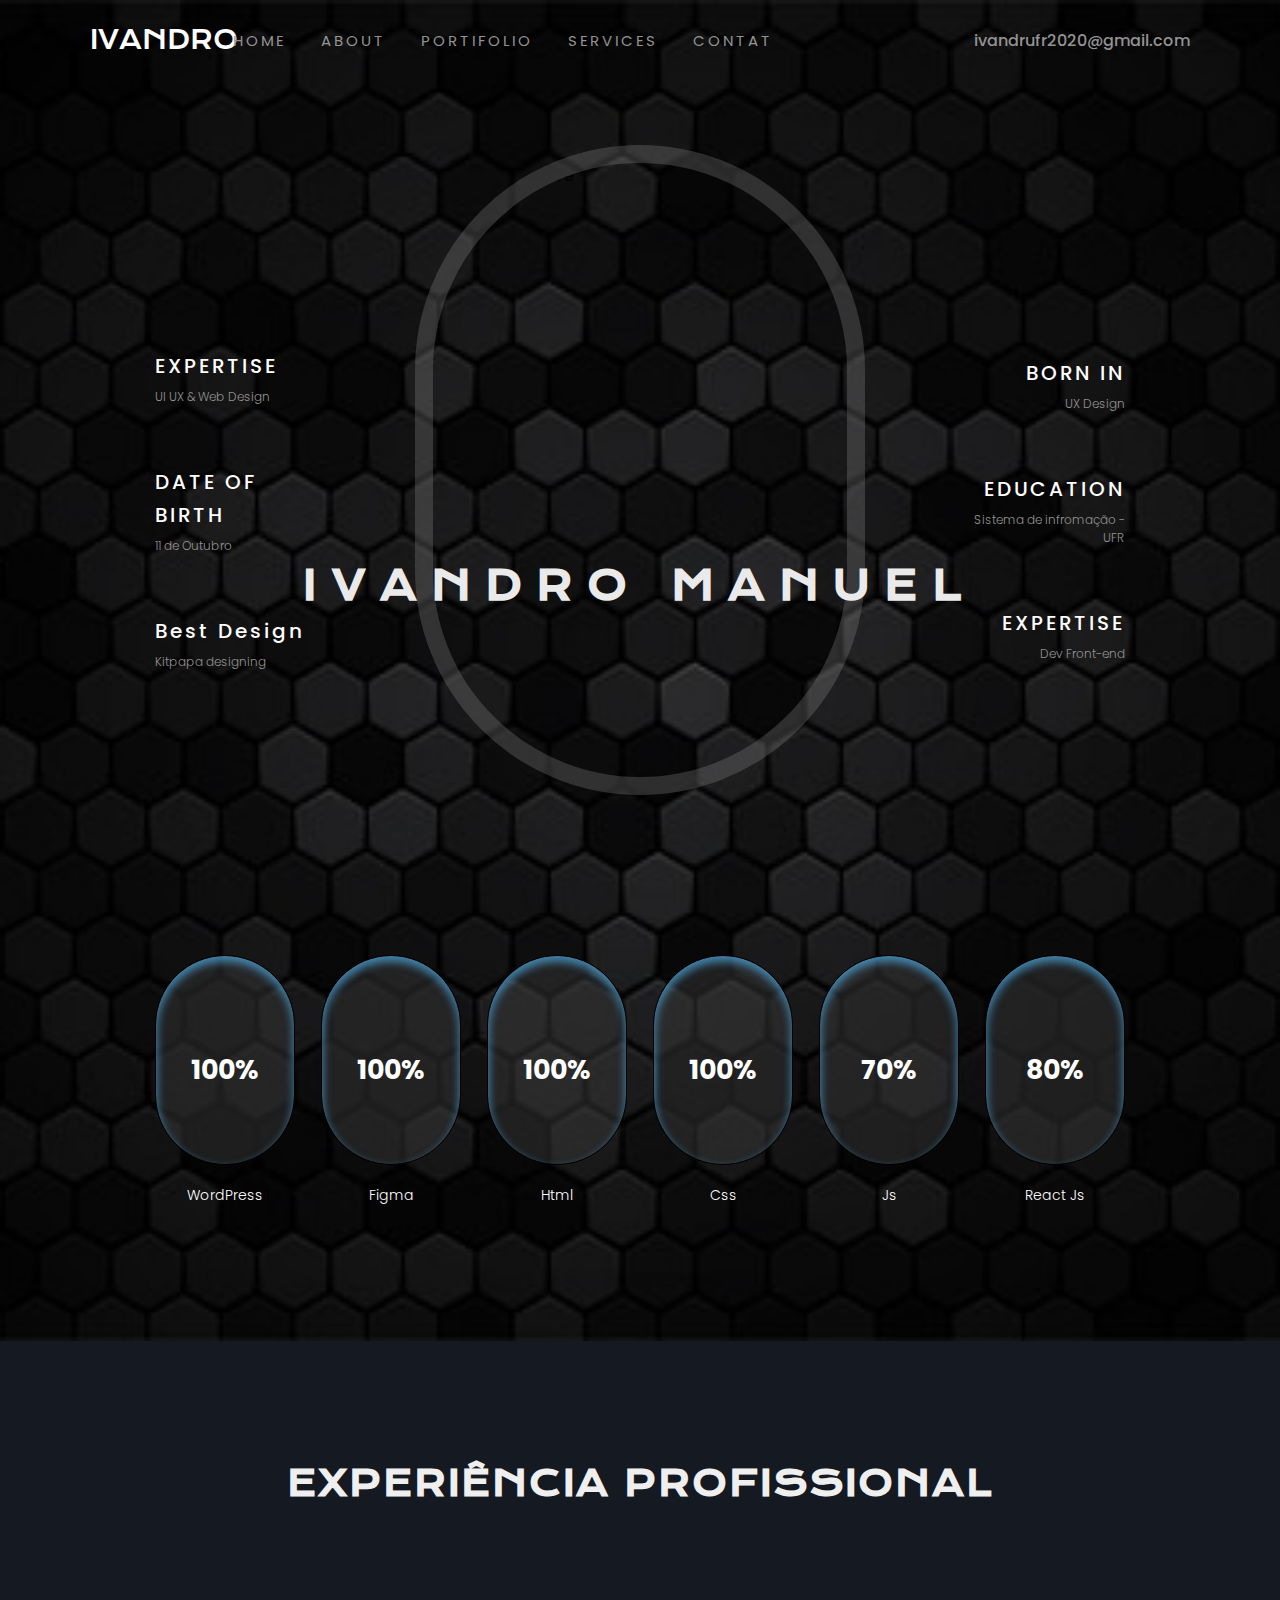
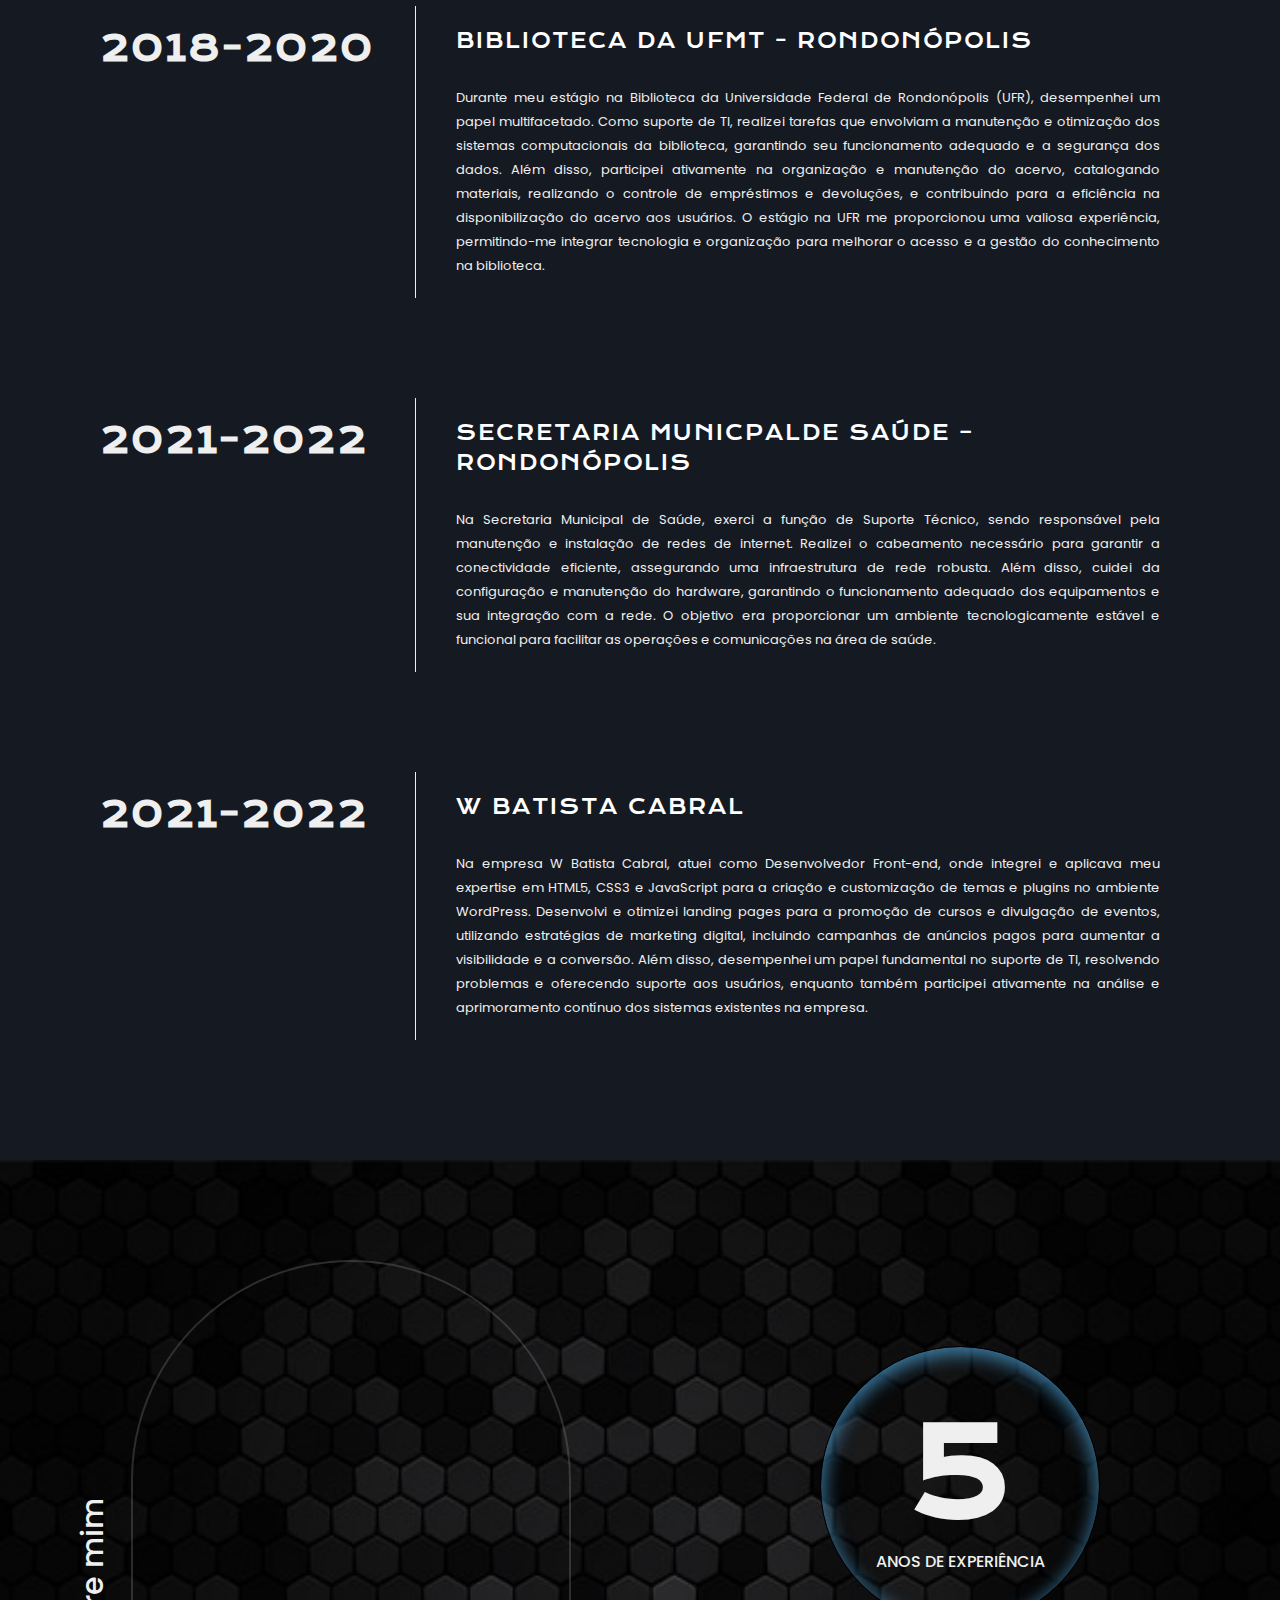
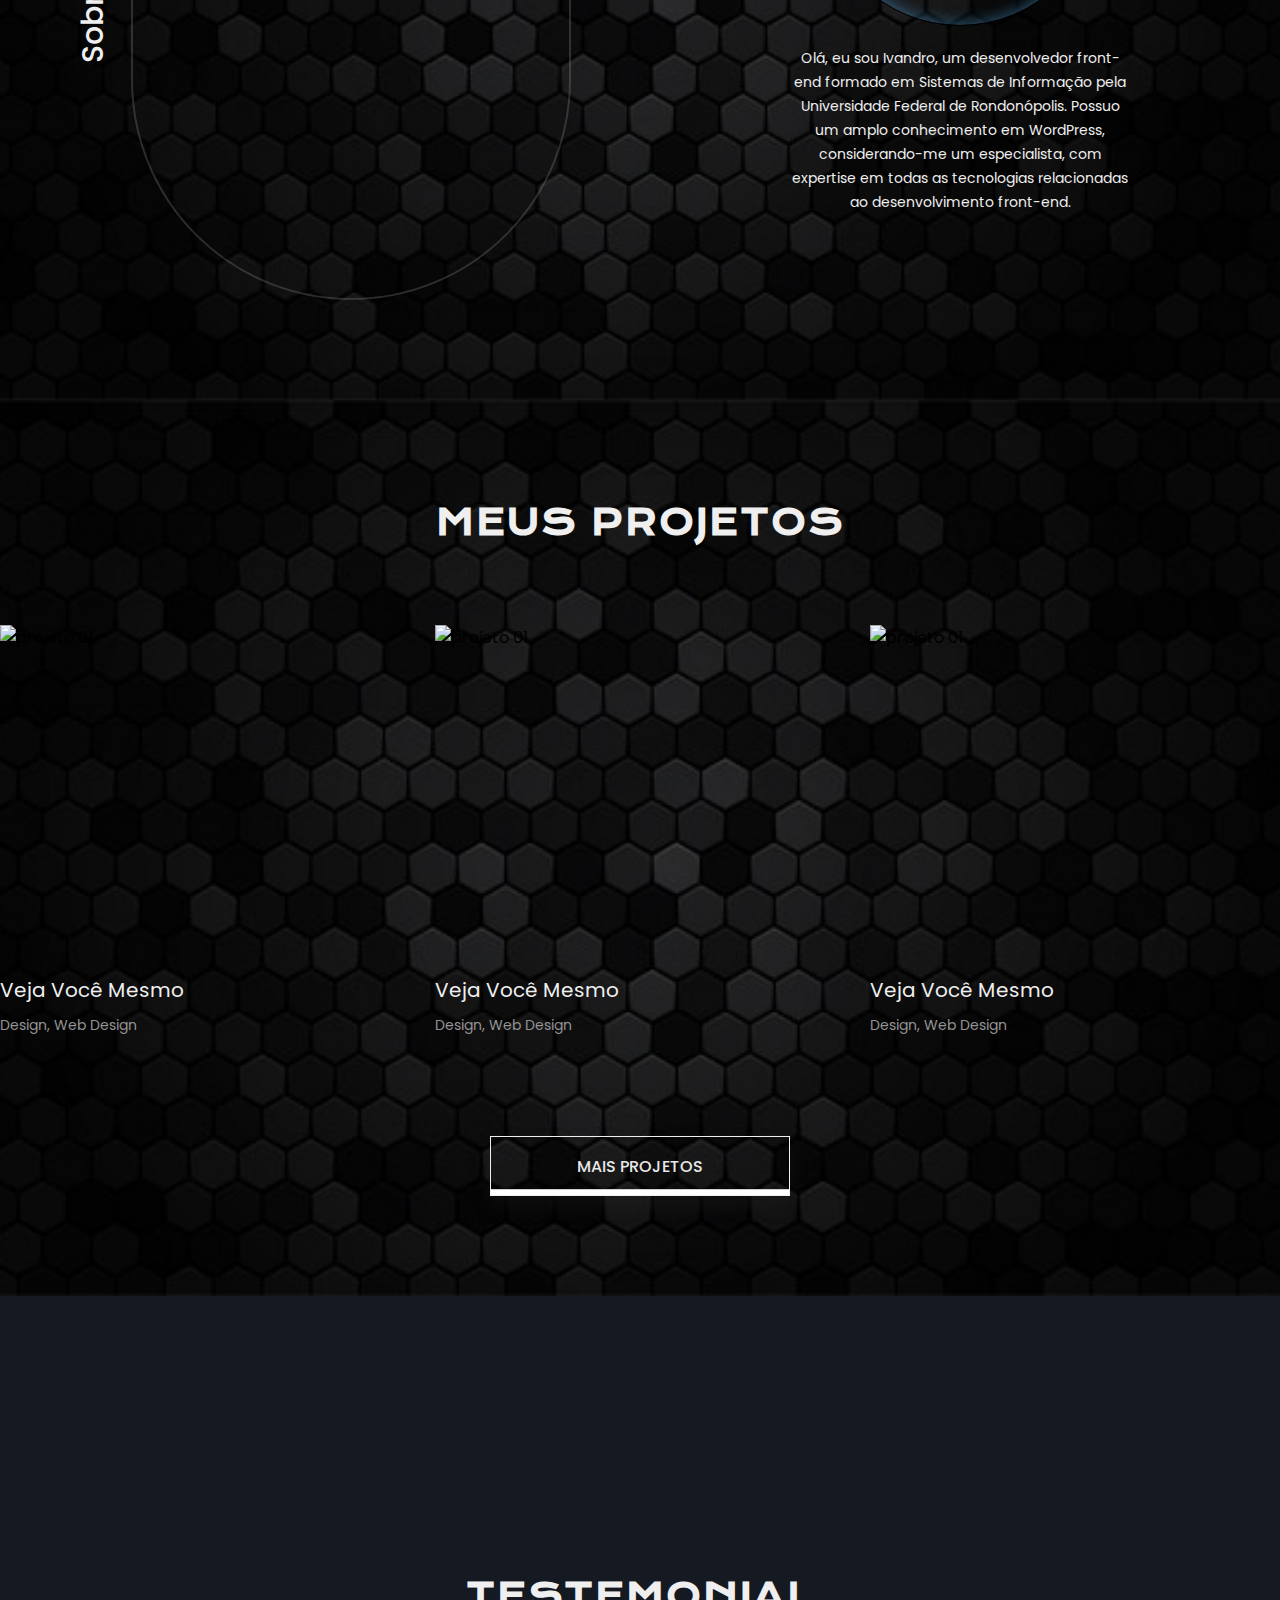
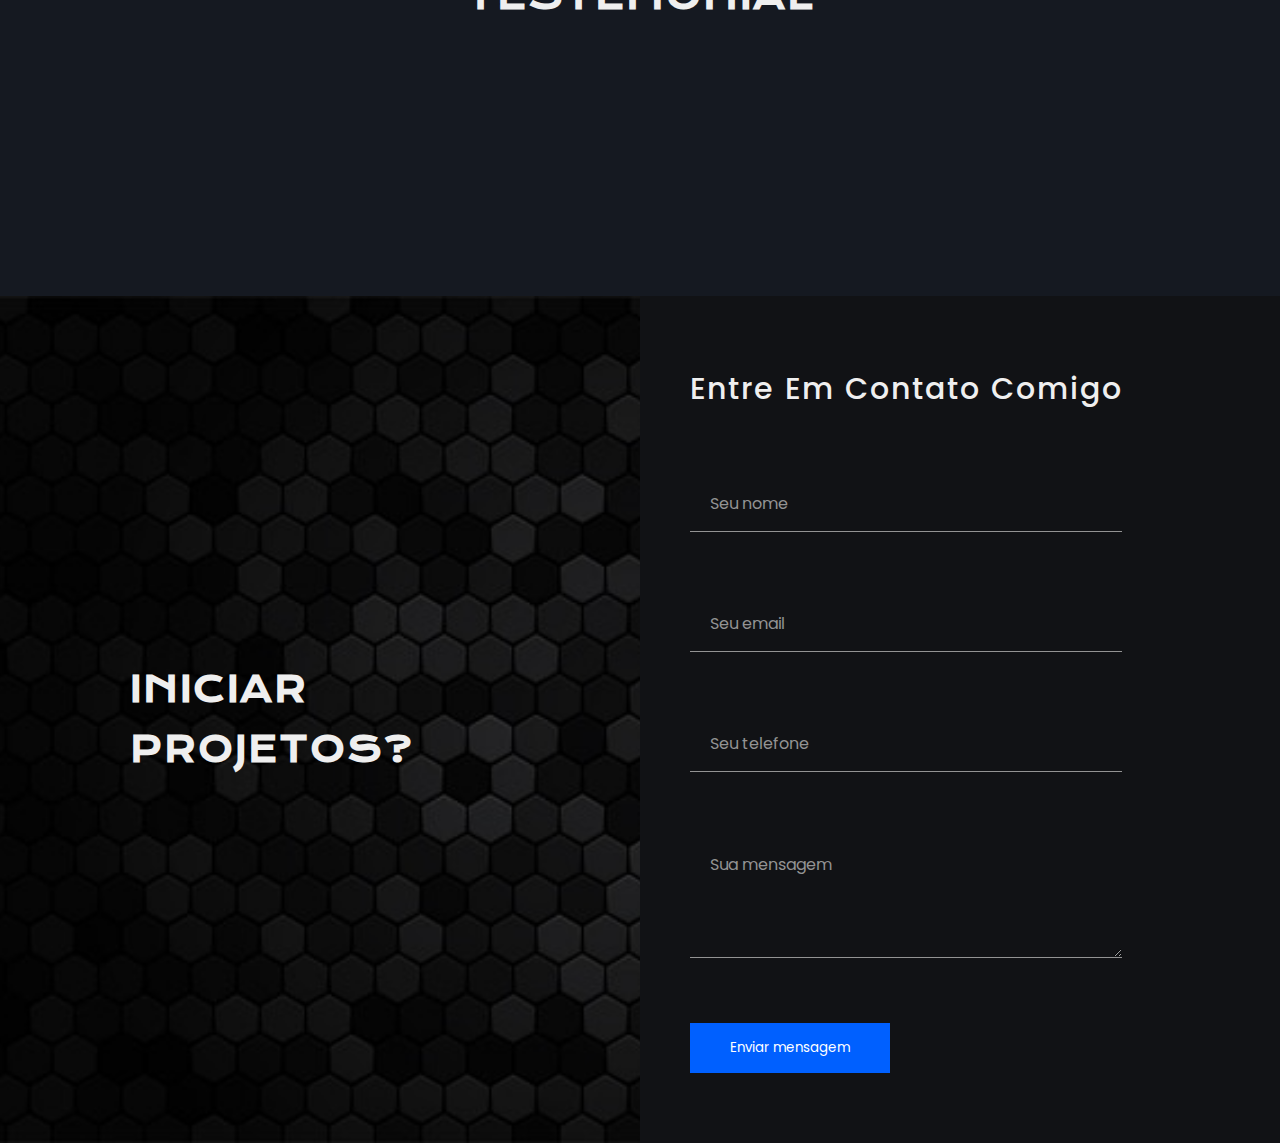
==== commit 04dd67f7: "Nova Atualização" ====
--- a/index.html
+++ b/index.html
@@ -281,7 +281,7 @@
                   </section>
           
                   <section class="div-btn-more">
-                    <a href="#" class="btn-more">MAIS PROJETOS</a>
+                    <a href="#" class="btn-more"></a>
                   </section>
                 </section>
 
--- a/style.css
+++ b/style.css
@@ -29,8 +29,8 @@
     align-items: center;
     background-color: var(--second-bg);
     justify-content: center;
-    padding: 10px 80px;
-    background-image: url(../../img/copy.png);
+    padding: 0px 80px;
+    background-image: url(../../img/fundo1.png);
     background-repeat: no-repeat;
     background-position: center;
     background-size: cover;
@@ -230,6 +230,7 @@
     flex-direction: column;
 }
 
+
 .experience h1{
     color: var(--text-color-white);
     font-size: 27px;
@@ -383,10 +384,9 @@
     flex-direction: row;
     align-items: center;
     justify-content: center;
-    width: 100%;
-    background-image: url(../../img/copy.png);
-    background-repeat: no-repeat;
-    background-position: center;
+    border: 0px;
+    width: 100%;
+    background: url(../../img/fundo1.png)no-repeat center center;
     background-size: cover;
     padding: 100px 0px;
 }
@@ -474,9 +474,8 @@
     flex-direction: column;
     align-items: center;
     justify-content: center;
-    background-image: url(../../img/copy.png);
-    background-repeat: no-repeat;
-    background-position: center;
+    border: 0px;
+    background: url(../../img/fundo1.png)no-repeat center center;
     width: 100%;
     background-size: cover;
     padding: 100px 0px;
@@ -531,29 +530,74 @@
 }
 
 .btn-more{
+    position: relative;
+    background-color: transparent;
+    color: #e8e8e8;
+    font-size: 17px;
+    font-weight: 600;
+    width: 300px;
+    height: 60px;
     border: 1px solid var(--text-color-sub-tit);
-    text-align: center;
-    align-items: center;
-    justify-content: center;
-    height: 58px;
-    width: 300px;
-    padding: 20px 20px;
-}
-
-.btn-more{
-    color: var(--text-color-sub-tit);
-    font-size: 14px;
-    font-family: var(--font-family);
-}
-
-.btn-more:hover{
-    color: var(--second-bg);
-    background-color: var(--text-color-sub-tit);
-    font-size: 14px;
-    font-family: var(--font-family);
-}
-
-
+    text-transform: uppercase;
+    cursor: pointer;
+    overflow: hidden;
+    box-shadow: 0 10px 20px rgba(51, 51, 51, 0.2);
+    transition: all 0.3s cubic-bezier(0.23, 1, 0.320, 1);
+}
+
+
+.btn-more::before{
+    content: "TODOS OS PROJETOS";
+    display: flex;
+    align-items: center;
+    justify-content: center;
+    width: 100%;
+    height: 100%;
+    pointer-events: none;
+    transform: translate(0%,90%);
+    z-index: 99;
+    position: relative;
+    transform-origin: bottom;
+    color: var(--bg-color);
+    background-color: var(--text-color-white);
+    transition: all 0.8s cubic-bezier(0.23, 1, 0.320, 1);
+    font-family: var(--font-family);
+    font-size: 16px;
+    font-weight: 500;
+}
+
+.btn-more::after {
+    content: "MAIS PROJETOS";
+    display: flex;
+    align-items: center;
+    font-weight: 500;
+    justify-content: center;
+    width: 100%;
+    height: 100%;
+    pointer-events: none;
+    transform-origin: top;
+    transform: translate(0%,-100%);
+    transition: all 0.8s cubic-bezier(0.23, 1, 0.320, 1);
+    font-family: var(--font-family);
+    font-size: 16px;
+}
+
+.btn-more:hover::before {
+    transform: translate(0%,0%);
+  }
+  
+  .btn-more:hover::after {
+    transform: translate(0%,-200%);
+  }
+  
+  .btn-more:focus {
+    outline: none;
+  }
+  
+  .btn-more:active {
+    scale: 0.95;
+  }
+  
 /*==========================================================*/
 
 /*TESTEMONIAL*/
@@ -580,13 +624,12 @@
 }
 
 
-
 /*CONTACT*/
 
 .div-contact{
     display: flex;
     flex-direction: row;
-    background-image: url(../../img/copy.png);
+    background-image: url(../../img/fundo1.png);
     background-repeat: no-repeat;
     background-position: center;
     width: 100%;
@@ -621,7 +664,7 @@
 .div_1_contact{
     display: flex;
     width: 50%;
-    background-color: #000000;
+    background-color: var(--bg-color);
     align-items: start;
     justify-content: center;
     flex-direction: column;
@@ -648,7 +691,7 @@
 input{
     width: auto;
     height: 40px;
-    background-color: #000000;
+    background-color: var(--bg-color);
     border: 0px;
     border-bottom: 1px solid var(--text-color);
     overflow: none;
@@ -662,12 +705,12 @@
 }
 
 input:hover{
-     background-color: #000000;
+    background-color: var(--bg-color);
 }
 
 
 input::after{
-    background-color: #000000;
+    background-color: var(--bg-color);
 }
 
 input::placeholder{
@@ -678,7 +721,7 @@
 }
 
 form textarea{
-    background-color: #000000;
+    background-color: var(--bg-color);
     padding-left: 20px;
     border: 0px;
     border-bottom: 1px solid var(--text-color);
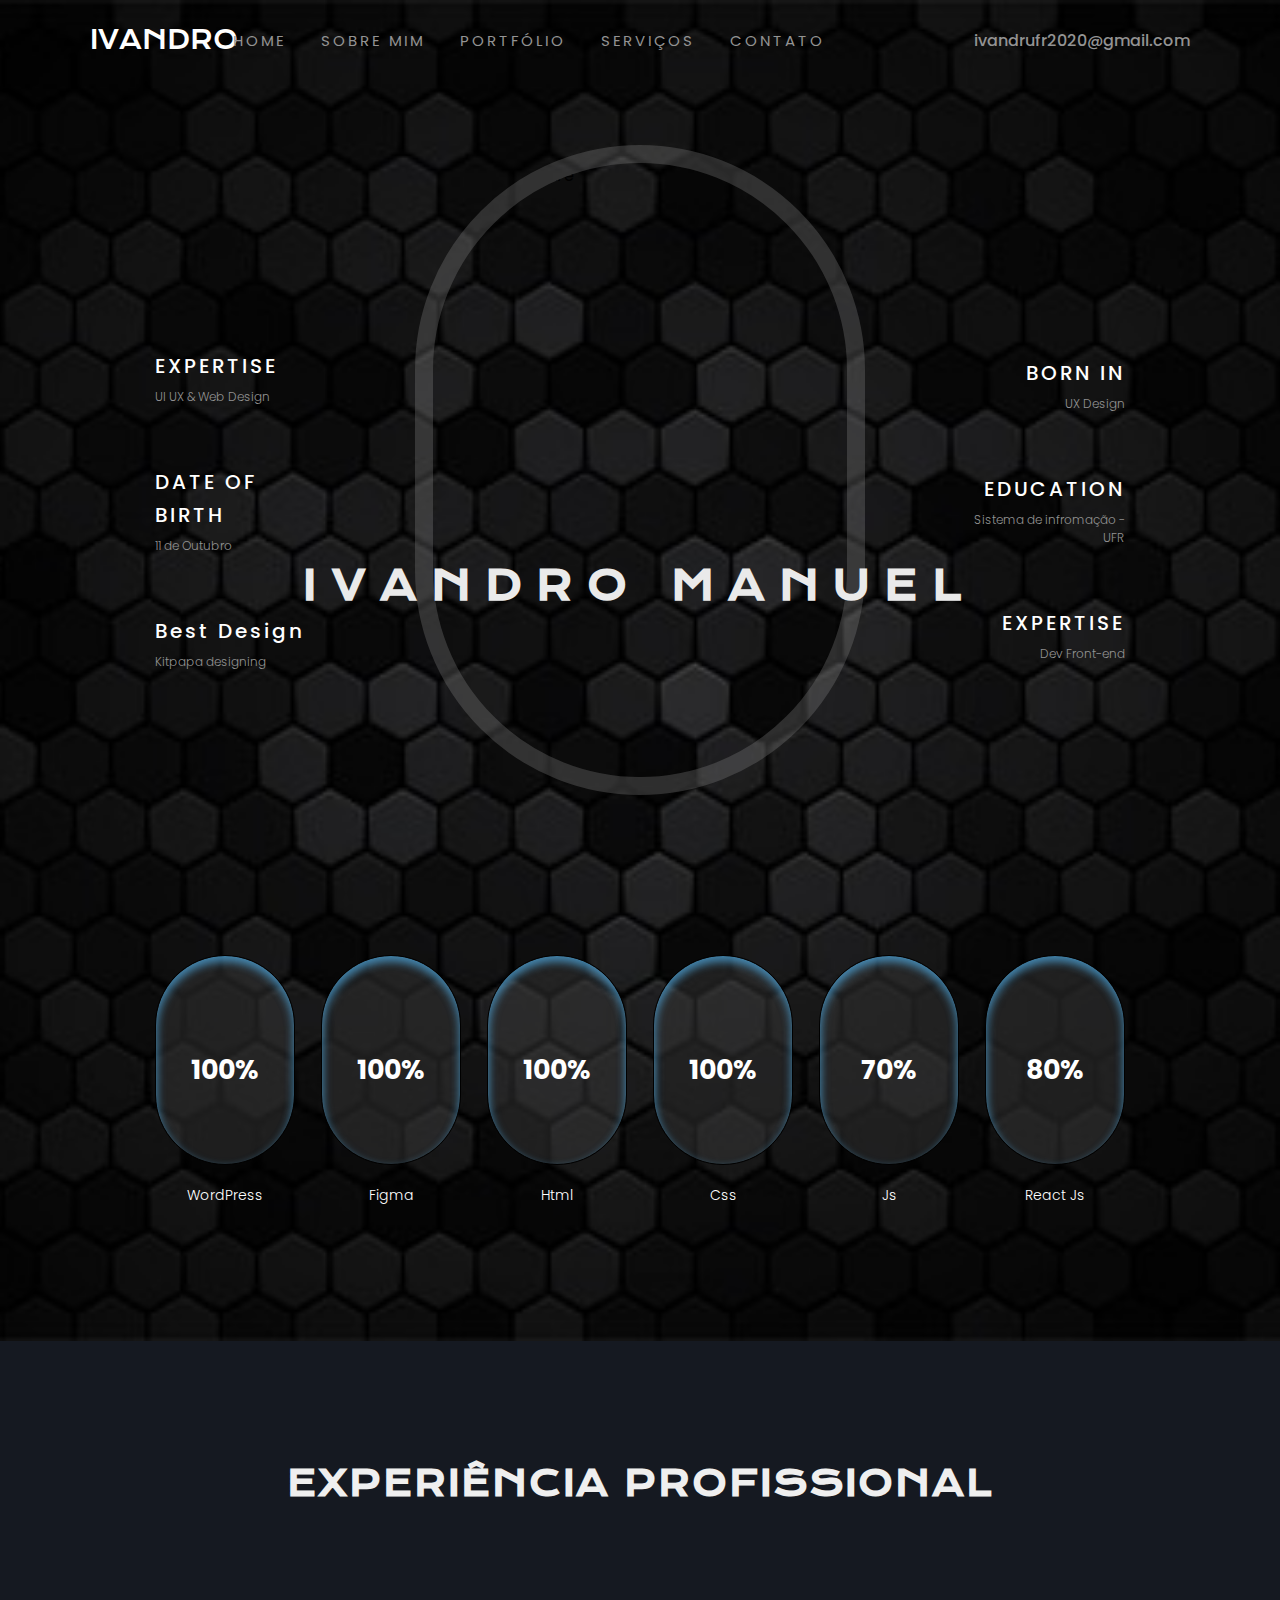
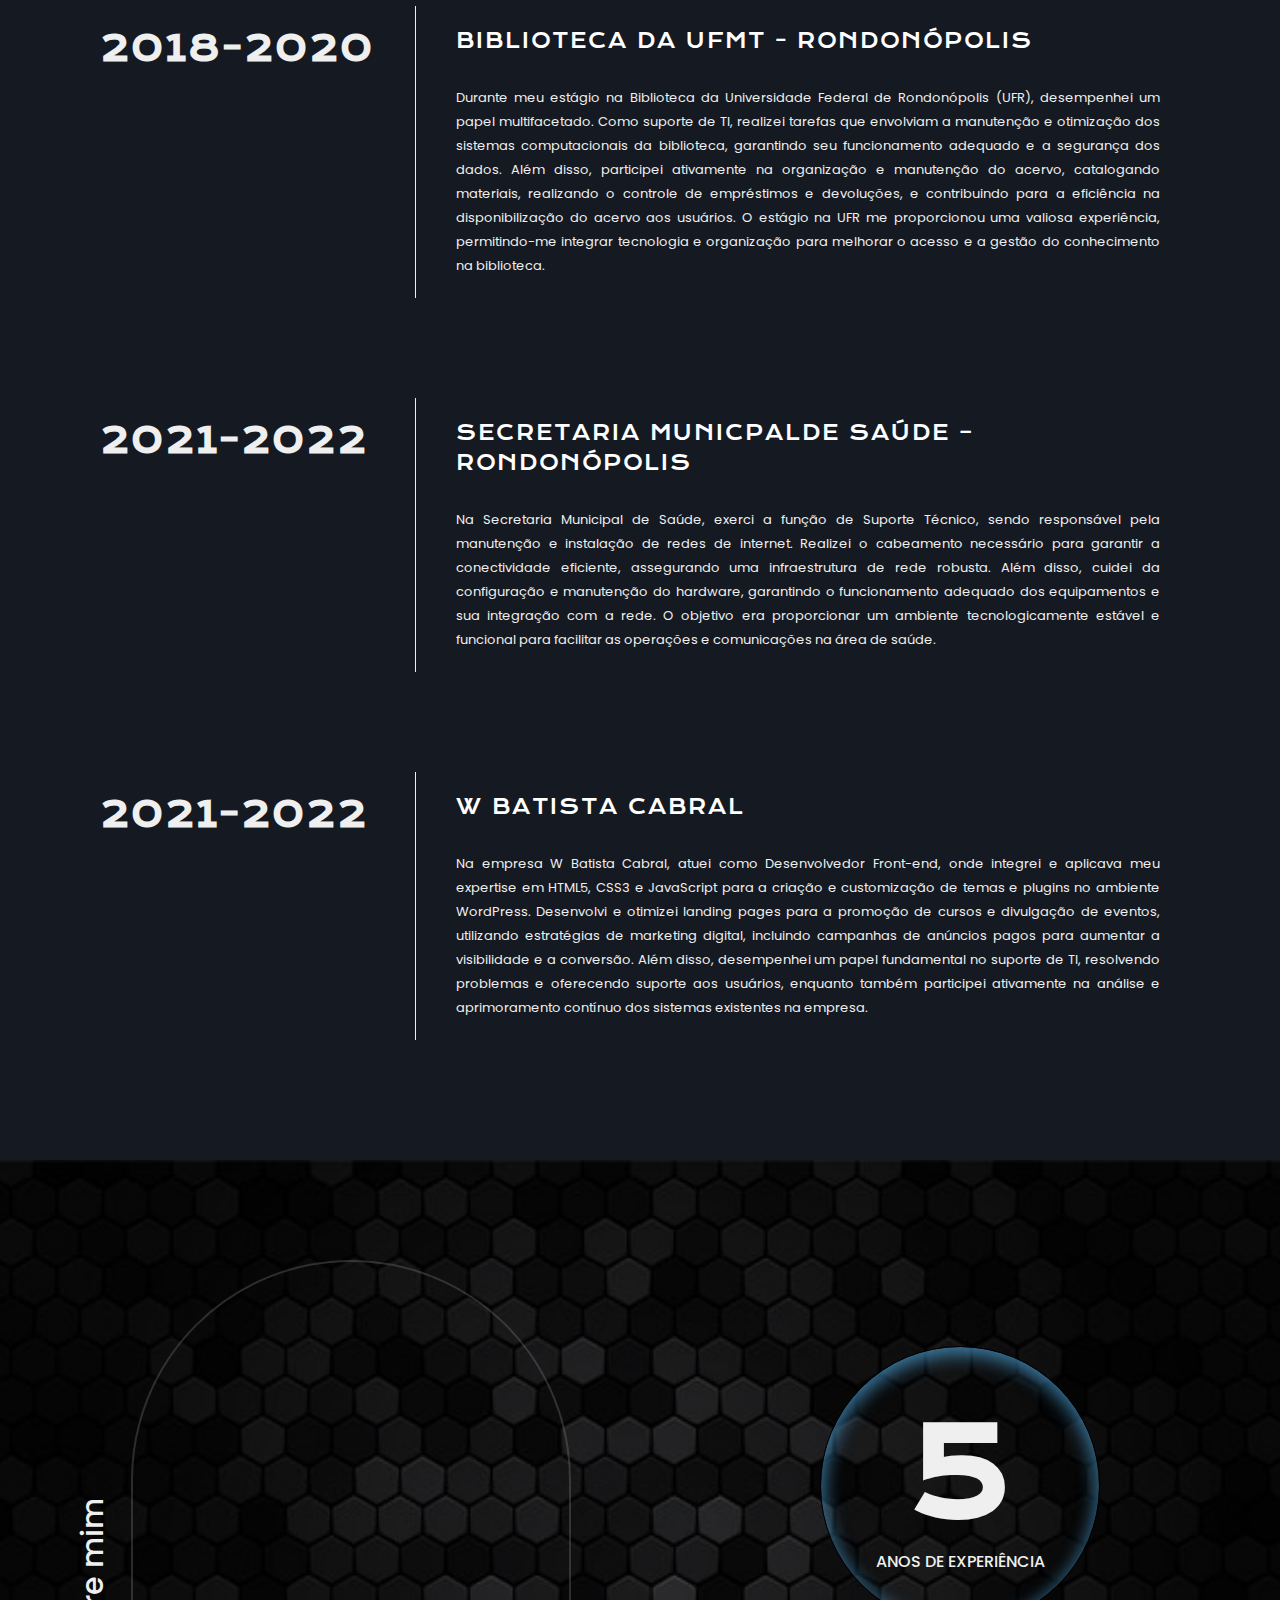
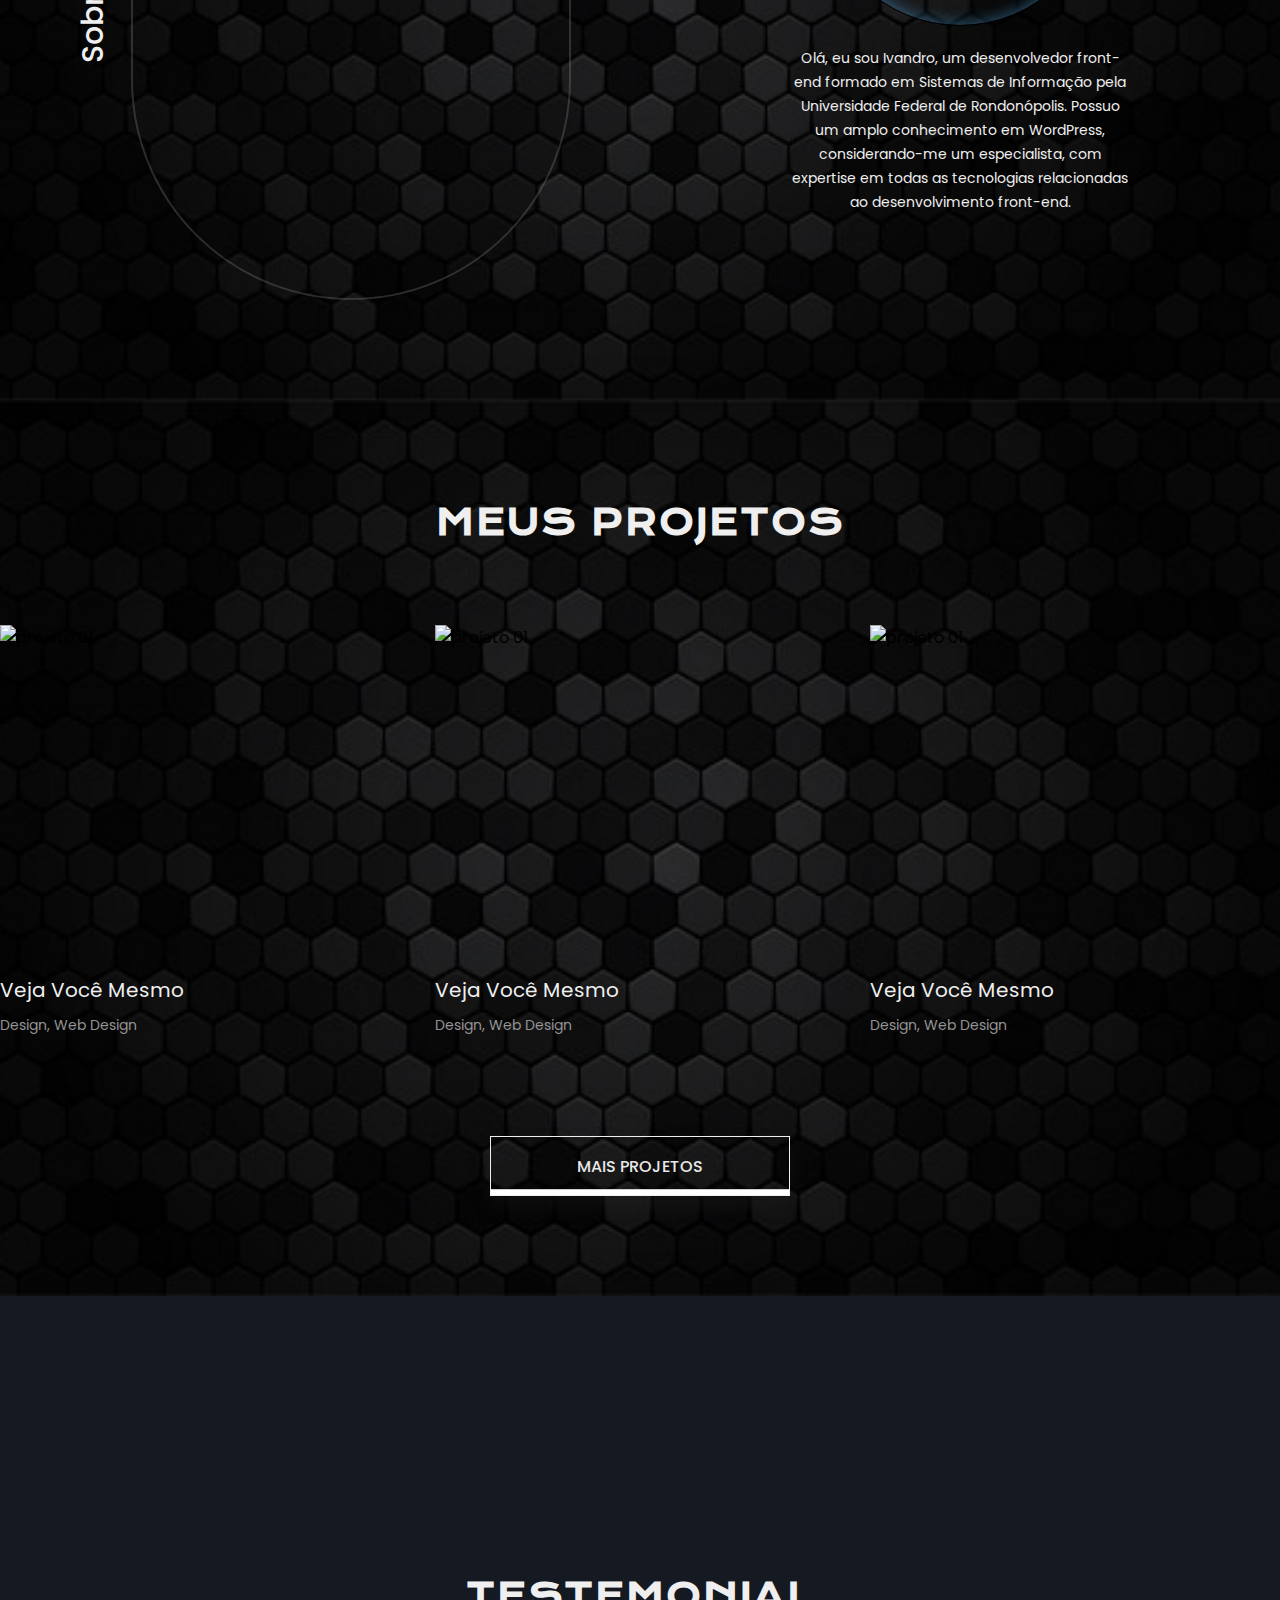
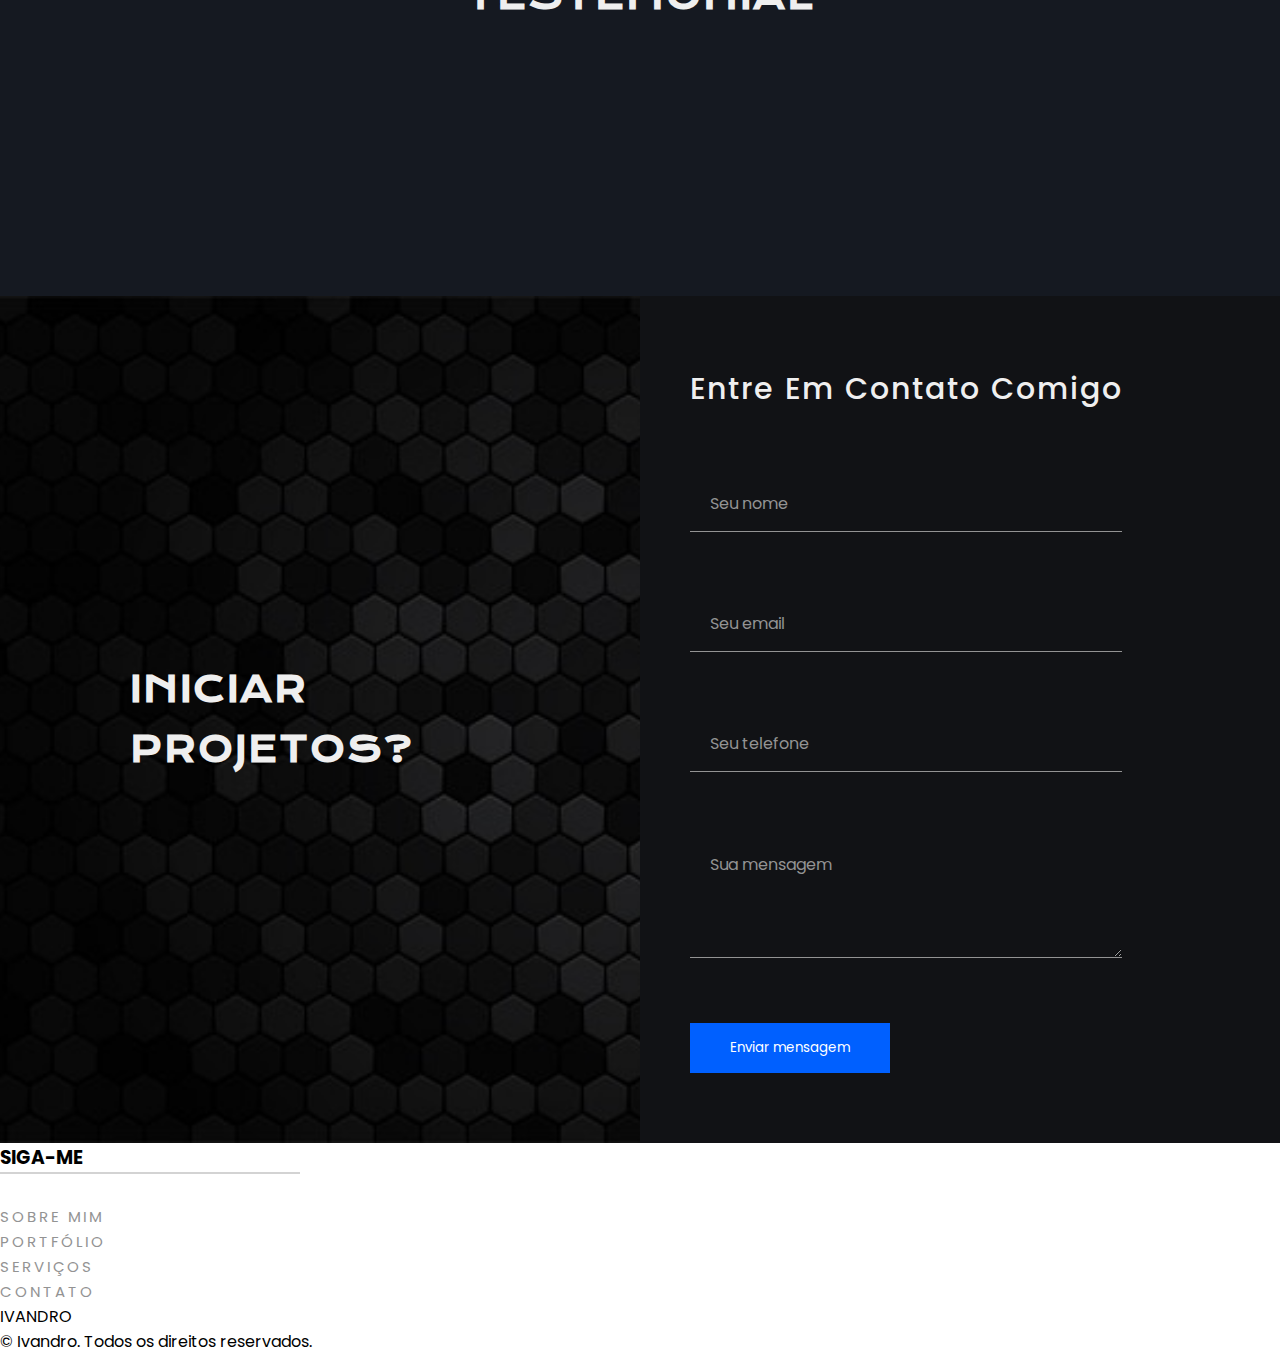
==== commit 6ebde252: "Nova atualização" ====
--- a/index.html
+++ b/index.html
@@ -20,335 +20,363 @@
       crossorigin="anonymous"
     ></script>
     <link rel="stylesheet" href="style.css" />
-    <title>My Portifolio</title>
+    <title>Ivandro Manuel Portifolio</title>
   </head>
 
   <body>
-         <header class="div-menu-header">
-
-            <nav class="container-menu">
-                <section class="div-logo">IVANDRO</section>
-        
-                <section class="div-menu">
-                  <ol class="list-menu">
-                    <li><a href="">Home</a></li>
-                    <li><a href="">About</a></li>
-                    <li><a href="">Portifolio</a></li>
-                    <li><a href="">Services</a></li>
-                    <li><a href="">Contat</a></li>
-                  </ol>
-                </section>
-        
-                <section class="div-email">
-                  <a href="mailto:ivandrufr2020@gmail.com">
-                    <i class="fa-regular fa-envelope"></i>
-                    <span style="margin-left: 10px">ivandrufr2020@gmail.com</span>
-                  </a>
-                </section>
-              </nav>
-
-              <div class="div-middle-image">
-                <div class="div-veritcal">
-                  <div>
-                    <h1>EXPERTISE</h1>
-                    <p>UI UX & Web Design</p>
-                  </div>
-                  <div>
-                    <h1>DATE OF BIRTH</h1>
-                    <p>11 de Outubro</p>
-                  </div>
-                  <div>
-                    <h1>Best Design</h1>
-                    <p>Kitpapa designing</p>
-                  </div>
-                </div>
-        
-                <div class="div-image-perfil">
-                  <img src="./img/ivan.png" alt="Ivandro-Picture" class="img-perfil" />
-                  <h1 class="text-name">Ivandro Manuel</h1>
-                  <div class="social-icon">
-                    <a
-                      href="https://api.whatsapp.com/send?phone=5566996536366"
-                      target="_blank"
-                      ><i class="fa-brands fa-whatsapp icon-social"></i
-                    ></a>
-                    <a
-                      href="https://www.facebook.com/ivandromanuel.cordeirobarbosa"
-                      target="_blank"
-                      ><i class="fa-brands fa-facebook icon-social"></i
-                    ></a>
-                    <a href="https://github.com/IvandroVicente" target="_blank"
-                      ><i class="fa-brands fa-github icon-social"></i
-                    ></a>
-                    <a href="https://www.instagram.com/ivandro.barbosa/" target="_blank"
-                      ><i class="fa-brands fa-instagram icon-social"></i
-                    ></a>
-                  </div>
-                </div>
-        
-                <div class="div-veritcal1">
-                  <div>
-                    <h1>BORN IN</h1>
-                    <p>UX Design</p>
-                  </div>
-                  <div>
-                    <h1>EDUCATION</h1>
-                    <p>Sistema de infromação - UFR</p>
-                  </div>
-                  <div>
-                    <h1>EXPERTISE</h1>
-                    <p>Dev Front-end</p>
-                  </div>
-                </div>
-              </div>
-        
-              <div class="div-social-footer">
-                <div class="experience">
-                  <div class="div-icon-exp">
-                    <i class="fa-brands fa-wordpress-simple icon-exp"></i>
-                    <h1>100%</h1>
-                  </div>
-                  <h2>WordPress</h2>
-                </div>
-        
-                <div class="experience">
-                  <div class="div-icon-exp">
-                    <i class="fa-brands fa-figma icon-exp"></i>
-                    <h1>100%</h1>
-                  </div>
-                  <h2>Figma</h2>
-                </div>
-        
-                <div class="experience">
-                  <div class="div-icon-exp">
-                    <i class="fa-brands fa-html5 icon-exp"></i>
-                    <h1>100%</h1>
-                  </div>
-                  <h2>Html</h2>
-                </div>
-        
-                <div class="experience">
-                  <div class="div-icon-exp">
-                    <i class="fa-brands fa-css3 icon-exp"></i>
-                    <h1>100%</h1>
-                  </div>
-                  <h2>Css</h2>
-                </div>
-        
-                <div class="experience">
-                  <div class="div-icon-exp">
-                    <i class="fa-brands fa-js icon-exp"></i>
-                    <h1>70%</h1>
-                  </div>
-                  <h2>Js</h2>
-                </div>
-        
-                <div class="experience">
-                  <div class="div-icon-exp">
-                    <i class="fa-brands fa-react icon-exp"></i>
-                    <h1>80%</h1>
-                  </div>
-                  <h2>React Js</h2>
-                </div>
-              </div>
-         </header>
-
-         <!--FIM HEADER-->
-
-         <main class="container">
-             
-            <section class="arquivos-expereience">
-                <h1>EXPERIÊNCIA PROFISSIONAL</h1>
-          
-                <div class="div-1-arquivo">
-                  <div class="div-text-year"><h1>2018-2020</h1></div>
-                  <div class="div-text-archive">
-                    <h1>Biblioteca da UFMT - Rondonópolis</h1>
-                    <p>
-                      Durante meu estágio na Biblioteca da Universidade Federal de
-                      Rondonópolis (UFR), desempenhei um papel multifacetado. Como suporte
-                      de TI, realizei tarefas que envolviam a manutenção e otimização dos
-                      sistemas computacionais da biblioteca, garantindo seu funcionamento
-                      adequado e a segurança dos dados. Além disso, participei ativamente
-                      na organização e manutenção do acervo, catalogando materiais,
-                      realizando o controle de empréstimos e devoluções, e contribuindo
-                      para a eficiência na disponibilização do acervo aos usuários. O
-                      estágio na UFR me proporcionou uma valiosa experiência,
-                      permitindo-me integrar tecnologia e organização para melhorar o
-                      acesso e a gestão do conhecimento na biblioteca.
-                    </p>
-                  </div>
-                </div>
-          
-                <div class="div-1-arquivo">
-                  <div class="div-text-year"><h1>2021-2022</h1></div>
-                  <div class="div-text-archive">
-                    <h1>Secretaria Municpalde Saúde – Rondonópolis</h1>
-                    <p>
-                      Na Secretaria Municipal de Saúde, exerci a função de Suporte
-                      Técnico, sendo responsável pela manutenção e instalação de redes de
-                      internet. Realizei o cabeamento necessário para garantir a
-                      conectividade eficiente, assegurando uma infraestrutura de rede
-                      robusta. Além disso, cuidei da configuração e manutenção do
-                      hardware, garantindo o funcionamento adequado dos equipamentos e sua
-                      integração com a rede. O objetivo era proporcionar um ambiente
-                      tecnologicamente estável e funcional para facilitar as operações e
-                      comunicações na área de saúde.
-                    </p>
-                  </div>
-                </div>
-          
-                <div class="div-1-arquivo">
-                  <div class="div-text-year"><h1>2021-2022</h1></div>
-                  <div class="div-text-archive">
-                    <h1>W Batista Cabral</h1>
-                    <p>
-                      Na empresa W Batista Cabral, atuei como Desenvolvedor Front-end,
-                      onde integrei e aplicava meu expertise em HTML5, CSS3 e JavaScript
-                      para a criação e customização de temas e plugins no ambiente
-                      WordPress. Desenvolvi e otimizei landing pages para a promoção de
-                      cursos e divulgação de eventos, utilizando estratégias de marketing
-                      digital, incluindo campanhas de anúncios pagos para aumentar a
-                      visibilidade e a conversão. Além disso, desempenhei um papel
-                      fundamental no suporte de TI, resolvendo problemas e oferecendo
-                      suporte aos usuários, enquanto também participei ativamente na
-                      análise e aprimoramento contínuo dos sistemas existentes na empresa.
-                    </p>
-                  </div>
-                </div>
-              </section>
-
-              <section class="about-project">
-                <section class="about">
-                  <section class="about-me">
-                    <h2>Sobre mim</h2>
-                    <img src="./img/ivan.png" alt="Ivandro-Picture" class="img-perfil2" />
-                  </section>
-          
-                  <section class="year-experience">
-                    <section class="year-exp">
-                      <h1>5</h1>
-                      <h3>ANOS DE EXPERIÊNCIA</h3>
-                    </section>
-                    <p>
-                      Olá, eu sou Ivandro, um desenvolvedor front-end formado em Sistemas
-                      de Informação pela Universidade Federal de Rondonópolis. Possuo um
-                      amplo conhecimento em WordPress, considerando-me um especialista,
-                      com expertise em todas as tecnologias relacionadas ao
-                      desenvolvimento front-end.
-                    </p>
-                  </section>
-                </section>
-
-                <!--Sobre o Projeto  list-item-->
-          
-                <section class="project">
-                  <h1>MEUS PROJETOS</h1>
-          
-                  <section class="project-item">
-                    <section class="item_grid">
-                      <img
-                        src="./img/project-1.png"
-                        alt="projeto 01"
-                        width="410px"
-                        height="300px"
-                      />
-                      <h2>Veja Você Mesmo</h2>
-                      <p>Design, Web Design</p>
-                    </section>
-          
-                    <section class="item_grid">
-                      <img
-                        src="./img/project-1.png"
-                        alt="projeto 01"
-                        width="410px"
-                        height="300px"
-                      />
-                      <h2>Veja Você Mesmo</h2>
-                      <p>Design, Web Design</p>
-                    </section>
-          
-                    <section class="item_grid">
-                      <img
-                        src="./img/project-1.png"
-                        alt="projeto 01"
-                        width="410px"
-                        height="300px"
-                      />
-                      <h2>Veja Você Mesmo</h2>
-                      <p>Design, Web Design</p>
-                    </section>
-                  </section>
-          
-                  <section class="div-btn-more">
-                    <a href="#" class="btn-more"></a>
-                  </section>
-                </section>
-
-                
-                <section class="section-testemonial">
-                  <h1>TESTEMONIAL</h1>
-                </section>
-
-                <!--Aba Contato-->
-          
-              <section class="div-contact">
-                  <section class="div_1_text">
-                    <h1>
-                      INICIAR <br />
-                      PROJETOS?
-                    </h1>
-                  </section>
-
-          
-                <section class="div_1_contact">
-                    <h2>Entre Em Contato Comigo</h2>
-          
-                    <form id="contactForm" onsubmit="return sendEmail(event)">
-                      <input
-                        type="text"
-                        name="nome"
-                        id="nome"
-                        placeholder="Seu nome"
-                        required
-                      /><br />
-          
-                      <input
-                        type="email"
-                        name="email"
-                        id="email"
-                        placeholder="Seu email"
-                        required
-                      /><br />
-          
-                      <input
-                        type="tel"
-                        name="telefone"
-                        id="telefone"
-                        placeholder="Seu telefone"
-                        required
-                      /><br />
-          
-                      <textarea
-                        name="message"
-                        id="message"
-                        cols="20"
-                        rows="5"
-                        placeholder="Sua mensagem"
-                        required
-                      ></textarea
-                      ><br />
-          
-                      <button type="submit" class="button_send">Enviar mensagem</button>
-                    </form>
-                  </section>
-
-                </section>
-
-              </section>
-
-         </main>
-
-         <script src="script.js"></script>
+
+    <!--HEADER-->
+    <header class="div-menu-header">
+      <nav class="container-menu">
+        <section class="div-logo">IVANDRO</section>
+
+        <section class="div-menu">
+          <ol class="list-menu">
+            <li><a href="">Home</a></li>
+            <li><a href="./pages/About/">Sobre mim</a></li>
+            <li><a href="./pages/Portifolio/">Portfólio</a></li>
+            <li><a href="./pages/Services/">Serviços</a></li>
+            <li><a href="./pages/Contact/">Contato</a></li>
+          </ol>
+        </section>
+
+        <section class="div-email">
+          <a href="mailto:ivandrufr2020@gmail.com">
+            <i class="fa-regular fa-envelope"></i>
+            <span style="margin-left: 10px">ivandrufr2020@gmail.com</span>
+          </a>
+        </section>
+      </nav>
+
+      <div class="div-middle-image">
+        <div class="div-veritcal">
+          <div>
+            <h1>EXPERTISE</h1>
+            <p>UI UX & Web Design</p>
+          </div>
+          <div>
+            <h1>DATE OF BIRTH</h1>
+            <p>11 de Outubro</p>
+          </div>
+          <div>
+            <h1>Best Design</h1>
+            <p>Kitpapa designing</p>
+          </div>
+        </div>
+
+        <div class="div-image-perfil">
+          <img src="./img/ivan.png" alt="Ivandro-Picture" class="img-perfil" />
+          <h1 class="text-name">Ivandro Manuel</h1>
+          <div class="social-icon">
+            <a
+              href="https://api.whatsapp.com/send?phone=5566996536366"
+              target="_blank"
+              ><i class="fa-brands fa-whatsapp icon-social"></i
+            ></a>
+            <a
+              href="https://www.facebook.com/ivandromanuel.cordeirobarbosa"
+              target="_blank"
+              ><i class="fa-brands fa-facebook icon-social"></i
+            ></a>
+            <a href="https://github.com/IvandroVicente" target="_blank"
+              ><i class="fa-brands fa-github icon-social"></i
+            ></a>
+            <a href="https://www.instagram.com/ivandro.barbosa/" target="_blank"
+              ><i class="fa-brands fa-instagram icon-social"></i
+            ></a>
+          </div>
+        </div>
+
+        <div class="div-veritcal1">
+          <div>
+            <h1>BORN IN</h1>
+            <p>UX Design</p>
+          </div>
+          <div>
+            <h1>EDUCATION</h1>
+            <p>Sistema de infromação - UFR</p>
+          </div>
+          <div>
+            <h1>EXPERTISE</h1>
+            <p>Dev Front-end</p>
+          </div>
+        </div>
+      </div>
+
+      <div class="div-social-footer">
+        <div class="experience">
+          <div class="div-icon-exp">
+            <i class="fa-brands fa-wordpress-simple icon-exp"></i>
+            <h1>100%</h1>
+          </div>
+          <h2>WordPress</h2>
+        </div>
+
+        <div class="experience">
+          <div class="div-icon-exp">
+            <i class="fa-brands fa-figma icon-exp"></i>
+            <h1>100%</h1>
+          </div>
+          <h2>Figma</h2>
+        </div>
+
+        <div class="experience">
+          <div class="div-icon-exp">
+            <i class="fa-brands fa-html5 icon-exp"></i>
+            <h1>100%</h1>
+          </div>
+          <h2>Html</h2>
+        </div>
+
+        <div class="experience">
+          <div class="div-icon-exp">
+            <i class="fa-brands fa-css3 icon-exp"></i>
+            <h1>100%</h1>
+          </div>
+          <h2>Css</h2>
+        </div>
+
+        <div class="experience">
+          <div class="div-icon-exp">
+            <i class="fa-brands fa-js icon-exp"></i>
+            <h1>70%</h1>
+          </div>
+          <h2>Js</h2>
+        </div>
+
+        <div class="experience">
+          <div class="div-icon-exp">
+            <i class="fa-brands fa-react icon-exp"></i>
+            <h1>80%</h1>
+          </div>
+          <h2>React Js</h2>
+        </div>
+      </div>
+    </header>
+
+    <!--MAIN-->
+    <main class="container">
+      <section class="arquivos-expereience">
+        <h1>EXPERIÊNCIA PROFISSIONAL</h1>
+
+        <div class="div-1-arquivo">
+          <div class="div-text-year"><h1>2018-2020</h1></div>
+          <div class="div-text-archive">
+            <h1>Biblioteca da UFMT - Rondonópolis</h1>
+            <p>
+              Durante meu estágio na Biblioteca da Universidade Federal de
+              Rondonópolis (UFR), desempenhei um papel multifacetado. Como
+              suporte de TI, realizei tarefas que envolviam a manutenção e
+              otimização dos sistemas computacionais da biblioteca, garantindo
+              seu funcionamento adequado e a segurança dos dados. Além disso,
+              participei ativamente na organização e manutenção do acervo,
+              catalogando materiais, realizando o controle de empréstimos e
+              devoluções, e contribuindo para a eficiência na disponibilização
+              do acervo aos usuários. O estágio na UFR me proporcionou uma
+              valiosa experiência, permitindo-me integrar tecnologia e
+              organização para melhorar o acesso e a gestão do conhecimento na
+              biblioteca.
+            </p>
+          </div>
+        </div>
+
+        <div class="div-1-arquivo">
+          <div class="div-text-year"><h1>2021-2022</h1></div>
+          <div class="div-text-archive">
+            <h1>Secretaria Municpalde Saúde – Rondonópolis</h1>
+            <p>
+              Na Secretaria Municipal de Saúde, exerci a função de Suporte
+              Técnico, sendo responsável pela manutenção e instalação de redes
+              de internet. Realizei o cabeamento necessário para garantir a
+              conectividade eficiente, assegurando uma infraestrutura de rede
+              robusta. Além disso, cuidei da configuração e manutenção do
+              hardware, garantindo o funcionamento adequado dos equipamentos e
+              sua integração com a rede. O objetivo era proporcionar um ambiente
+              tecnologicamente estável e funcional para facilitar as operações e
+              comunicações na área de saúde.
+            </p>
+          </div>
+        </div>
+
+        <div class="div-1-arquivo">
+          <div class="div-text-year"><h1>2021-2022</h1></div>
+          <div class="div-text-archive">
+            <h1>W Batista Cabral</h1>
+            <p>
+              Na empresa W Batista Cabral, atuei como Desenvolvedor Front-end,
+              onde integrei e aplicava meu expertise em HTML5, CSS3 e JavaScript
+              para a criação e customização de temas e plugins no ambiente
+              WordPress. Desenvolvi e otimizei landing pages para a promoção de
+              cursos e divulgação de eventos, utilizando estratégias de
+              marketing digital, incluindo campanhas de anúncios pagos para
+              aumentar a visibilidade e a conversão. Além disso, desempenhei um
+              papel fundamental no suporte de TI, resolvendo problemas e
+              oferecendo suporte aos usuários, enquanto também participei
+              ativamente na análise e aprimoramento contínuo dos sistemas
+              existentes na empresa.
+            </p>
+          </div>
+        </div>
+      </section>
+
+      <section class="about-project">
+        <section class="about">
+          <section class="about-me">
+            <h2>Sobre mim</h2>
+            <img
+              src="./img/ivan.png"
+              alt="Ivandro-Picture"
+              class="img-perfil2"
+            />
+          </section>
+
+          <section class="year-experience">
+            <section class="year-exp">
+              <h1>5</h1>
+              <h3>ANOS DE EXPERIÊNCIA</h3>
+            </section>
+            <p>
+              Olá, eu sou Ivandro, um desenvolvedor front-end formado em
+              Sistemas de Informação pela Universidade Federal de Rondonópolis.
+              Possuo um amplo conhecimento em WordPress, considerando-me um
+              especialista, com expertise em todas as tecnologias relacionadas
+              ao desenvolvimento front-end.
+            </p>
+          </section>
+        </section>
+
+        <!--Sobre o Projeto  list-item-->
+        <section class="project">
+          <h1>MEUS PROJETOS</h1>
+
+          <section class="project-item">
+            <section class="item_grid">
+              <img
+                src="./img/project-1.png"
+                alt="projeto 01"
+                width="410px"
+                height="300px"
+              />
+              <h2>Veja Você Mesmo</h2>
+              <p>Design, Web Design</p>
+            </section>
+
+            <section class="item_grid">
+              <img
+                src="./img/project-1.png"
+                alt="projeto 01"
+                width="410px"
+                height="300px"
+              />
+              <h2>Veja Você Mesmo</h2>
+              <p>Design, Web Design</p>
+            </section>
+
+            <section class="item_grid">
+              <img
+                src="./img/project-1.png"
+                alt="projeto 01"
+                width="410px"
+                height="300px"
+              />
+              <h2>Veja Você Mesmo</h2>
+              <p>Design, Web Design</p>
+            </section>
+          </section>
+
+          <section class="div-btn-more">
+            <a href="#" class="btn-more"></a>
+          </section>
+        </section>
+
+        <section class="section-testemonial">
+          <h1>TESTEMONIAL</h1>
+        </section>
+
+        <!--Aba Contato-->
+        <section class="div-contact">
+          <section class="div_1_text">
+            <h1>
+              INICIAR <br />
+              PROJETOS?
+            </h1>
+          </section>
+
+          <section class="div_1_contact">
+            <h2>Entre Em Contato Comigo</h2>
+
+            <form id="contactForm" onsubmit="return sendEmail(event)">
+              <input
+                type="text"
+                name="nome"
+                id="nome"
+                placeholder="Seu nome"
+                required
+              /><br />
+
+              <input
+                type="email"
+                name="email"
+                id="email"
+                placeholder="Seu email"
+                required
+              /><br />
+
+              <input
+                type="tel"
+                name="telefone"
+                id="telefone"
+                placeholder="Seu telefone"
+                required
+              /><br />
+
+              <textarea
+                name="message"
+                id="message"
+                cols="20"
+                rows="5"
+                placeholder="Sua mensagem"
+                required
+              ></textarea
+              ><br />
+
+              <button type="submit" class="button_send">Enviar mensagem</button>
+            </form>
+          </section>
+        </section>
+      </section>
+
+      <section class="follow-icon">
+        <h3>SIGA-ME</h3>
+        <hr style="width: 300px; border: 1px solid #5e5e5e46" />
+        <a
+          href="https://www.facebook.com/ivandromanuel.cordeirobarbosa"
+          target="_blank"
+          style="margin-right: 25px"
+          ><i class="fa-brands fa-facebook icon-social"></i
+        ></a>
+        <a href="https://www.instagram.com/ivandro.barbosa/" target="_blank"
+          ><i class="fa-brands fa-instagram icon-social"></i
+        ></a>
+      </section>
+    </main>
+    
+    <!--Footer-->
+    <footer class="section-footer">
+      <section class="div-menu2">
+        <ol class="list-menu2">
+          <li><a href="./pages/About/">Sobre mim</a></li>
+          <li><a href="./pages/Portifolio/">Portfólio</a></li>
+          <li><a href="./pages/Services/">Serviços</a></li>
+          <li><a href="./pages/Contact/">Contato</a></li>
+        </ol>
+      </section>
+      <section class="div-logo2">IVANDRO</section>
+      <section class="copy-year">
+        © <span id="anoAtual"></span> Ivandro. Todos os direitos reservados.
+      </section>
+    </footer>
+
+    <script src="script.js"></script>
   </body>
 </html>
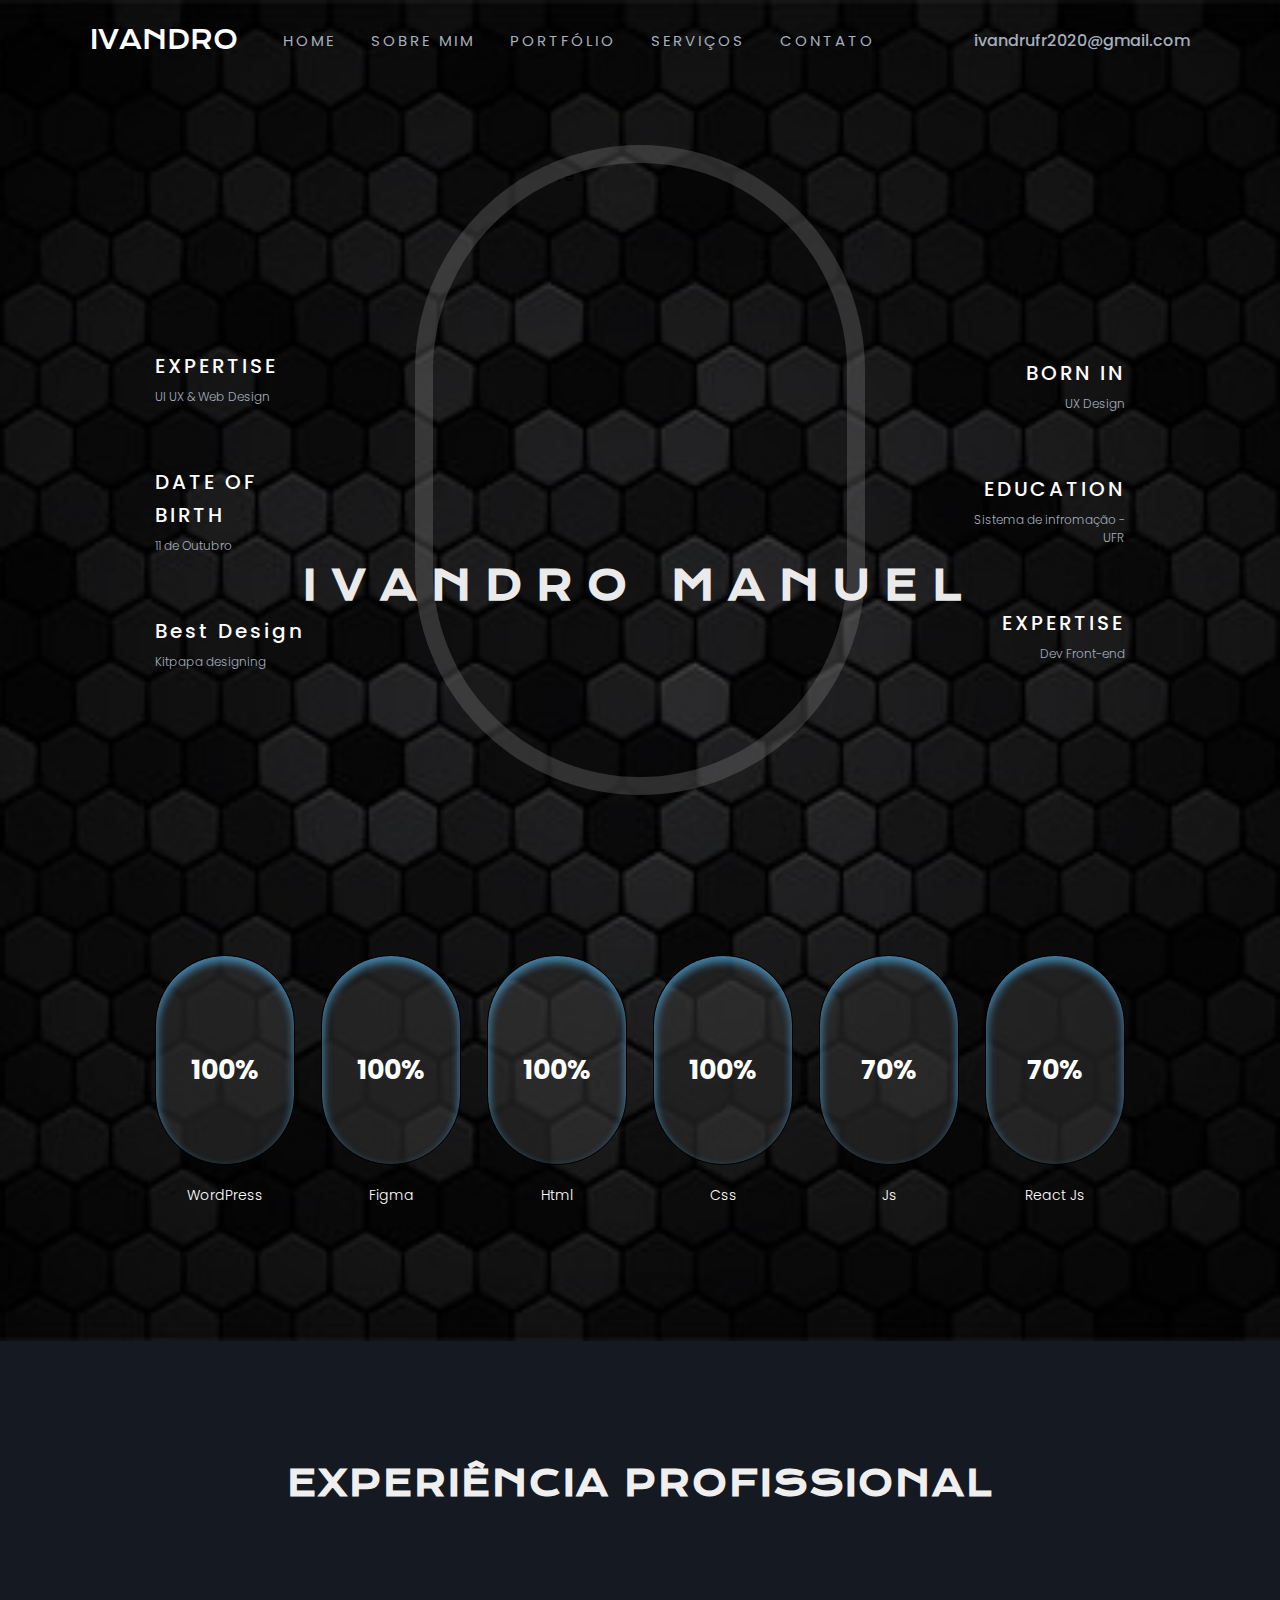
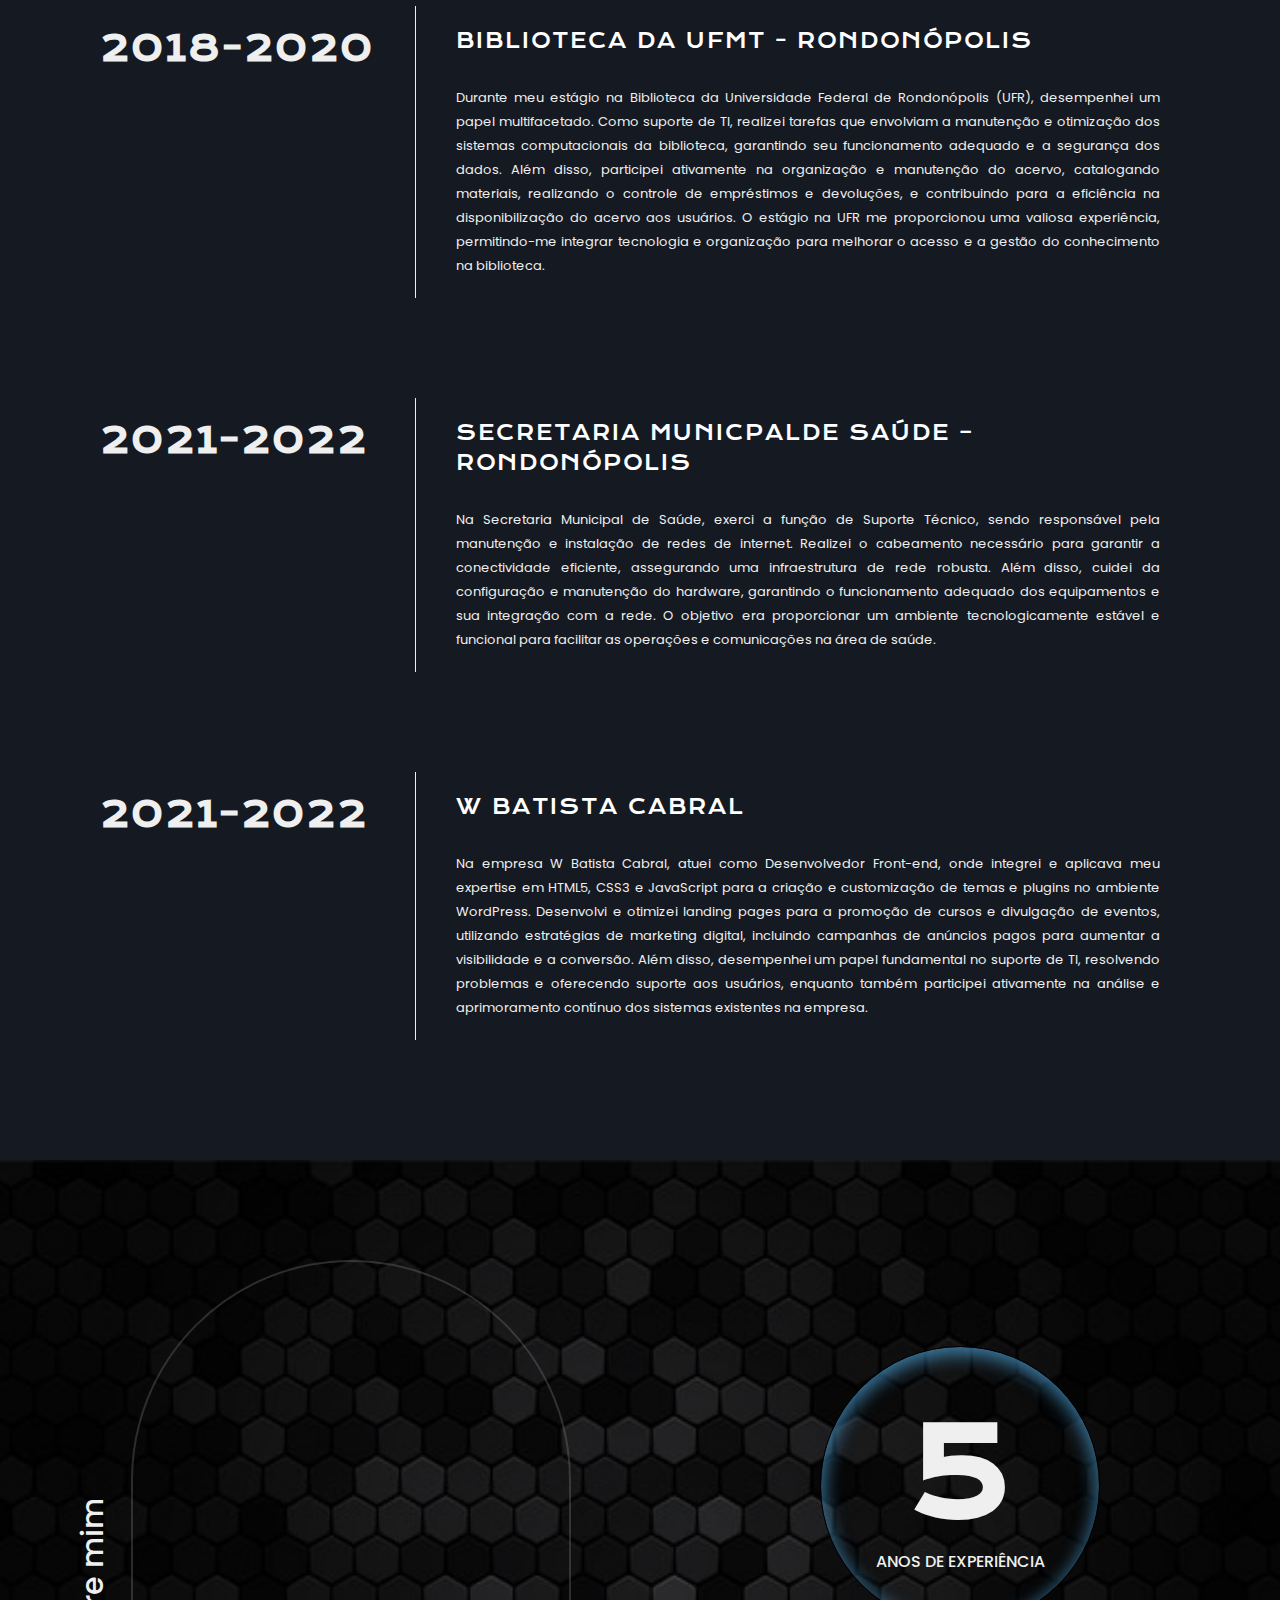
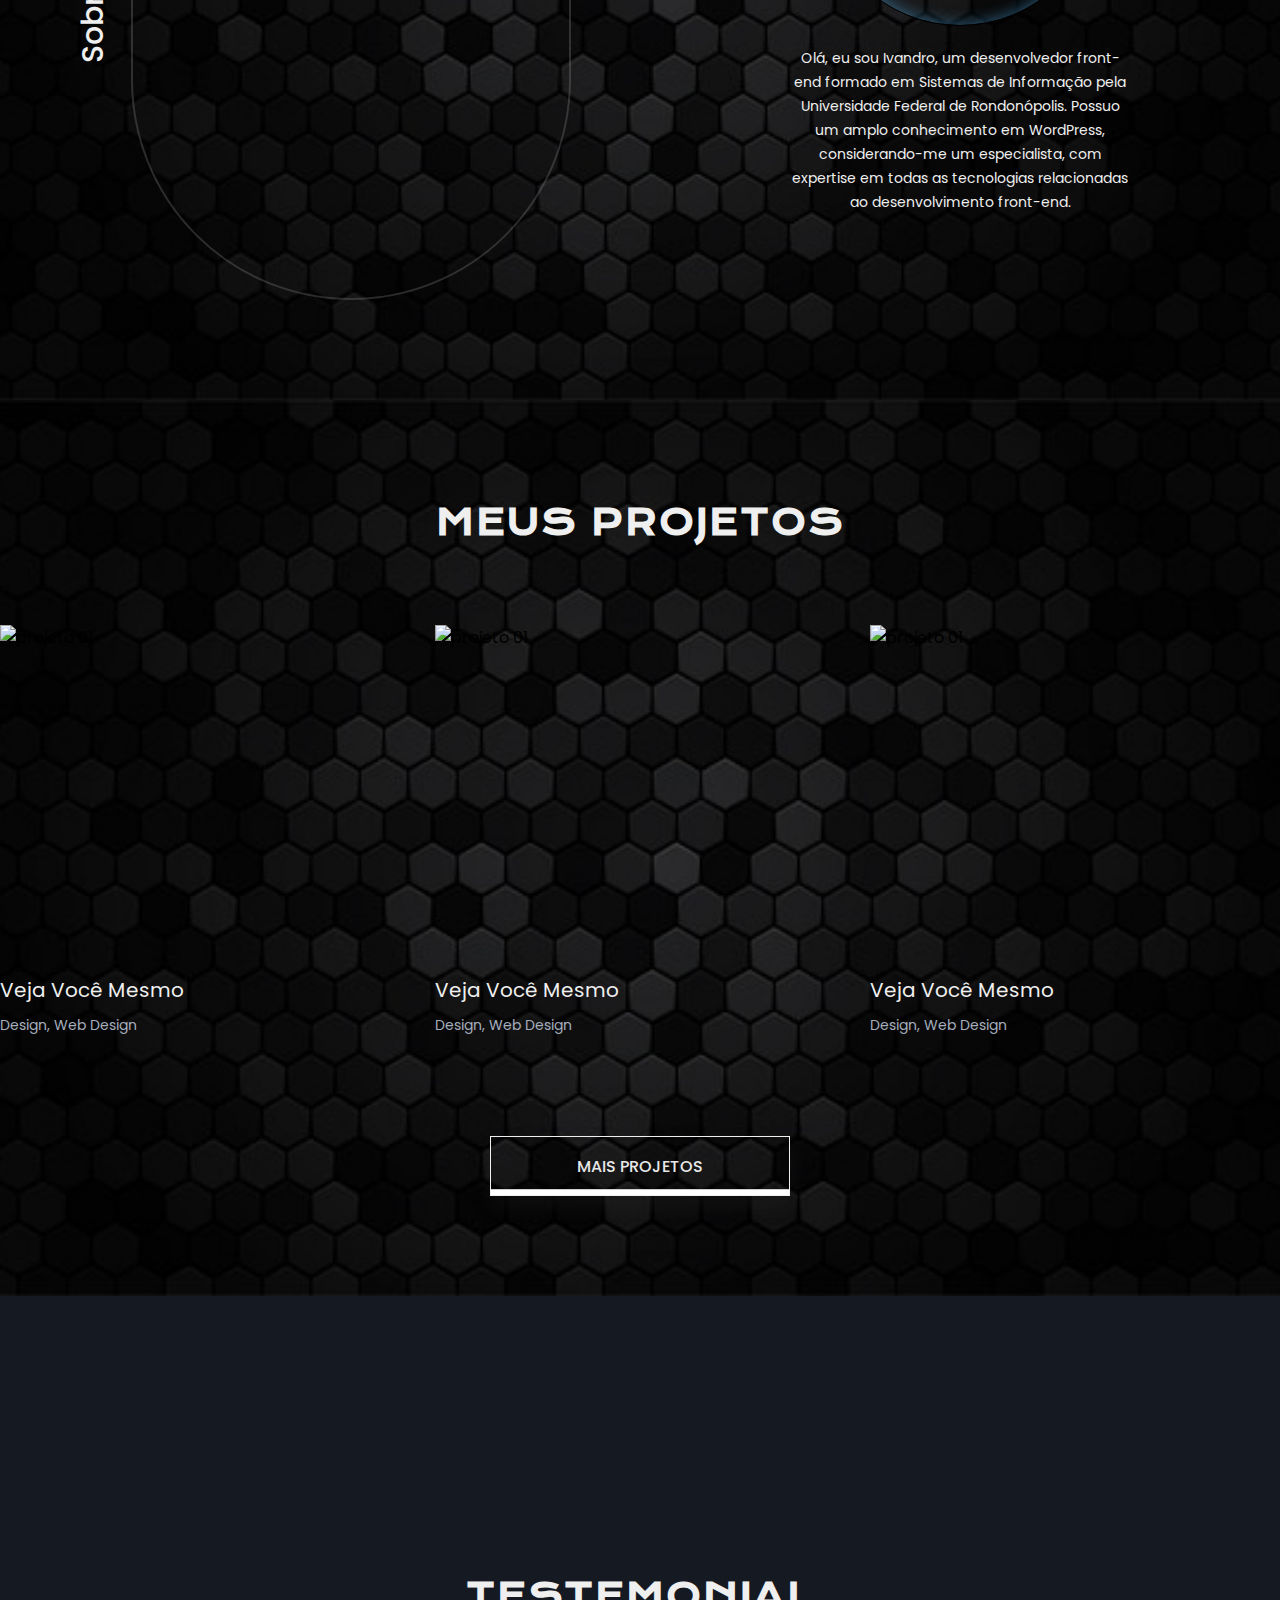
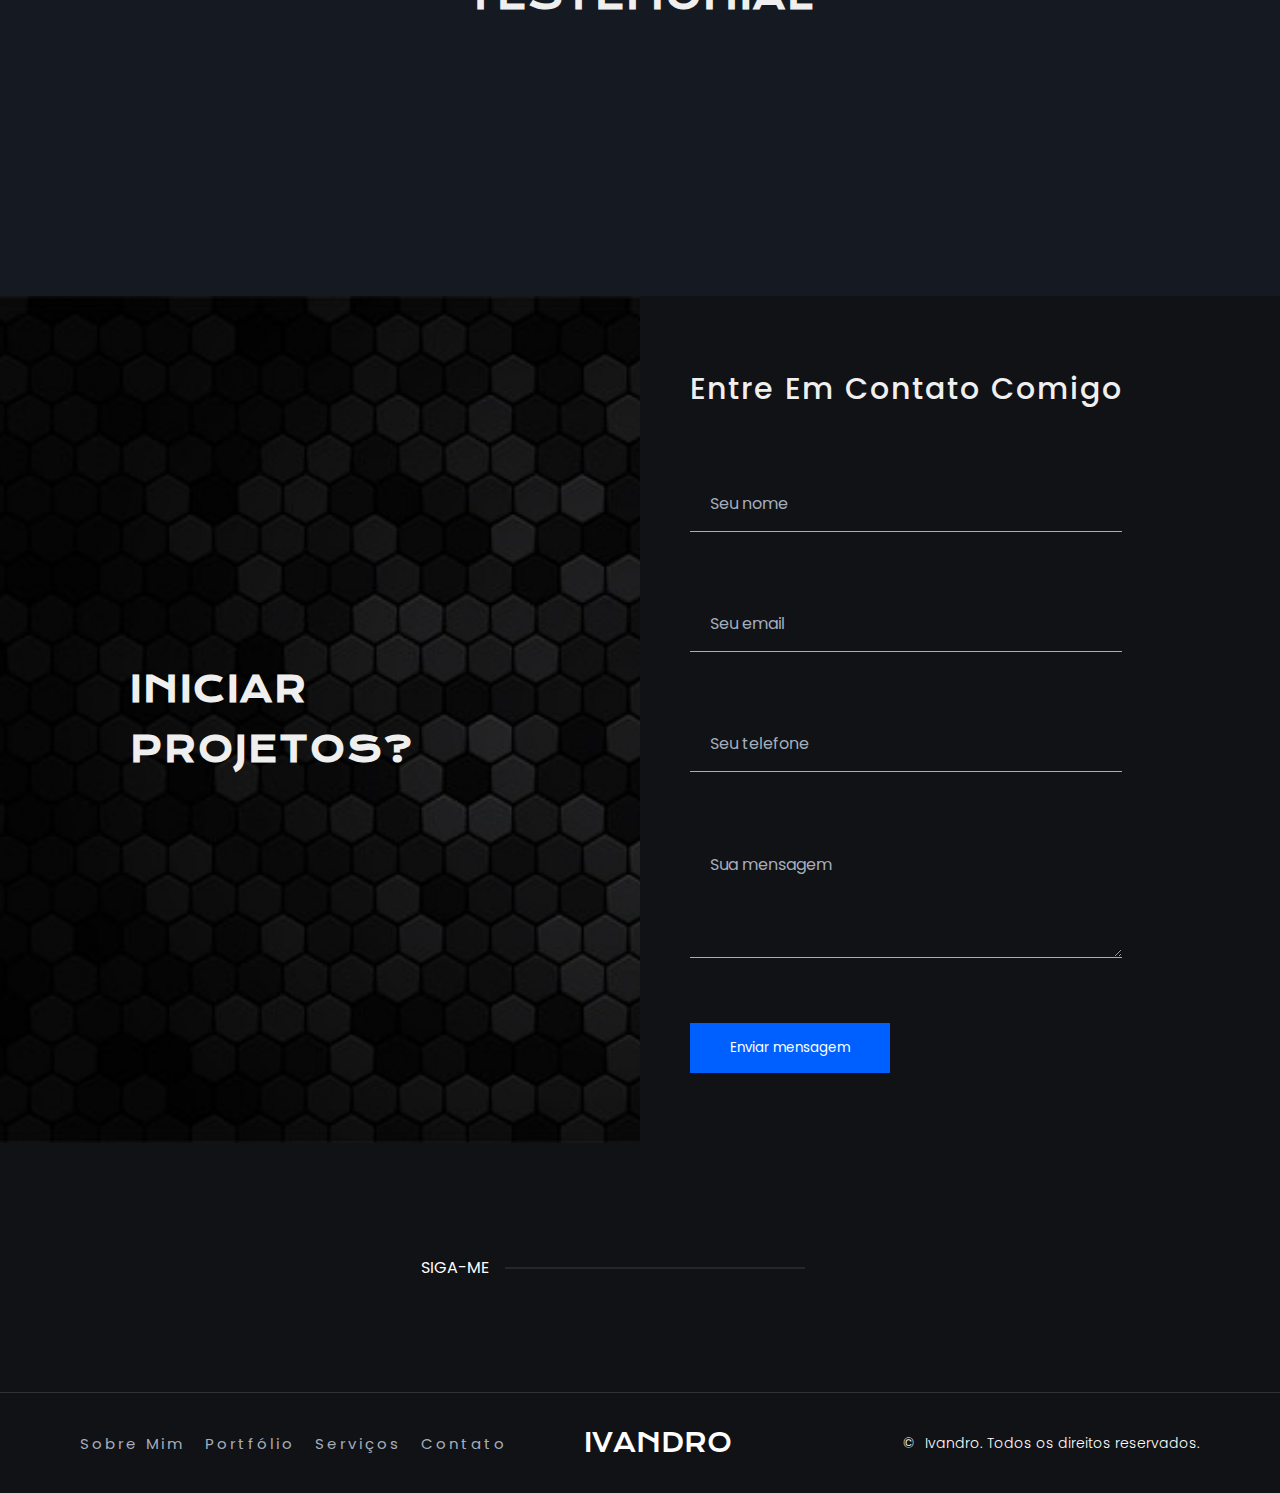
==== commit d7ee3c70: "Nova Atulalização" ====
--- a/index.html
+++ b/index.html
@@ -147,7 +147,7 @@
         <div class="experience">
           <div class="div-icon-exp">
             <i class="fa-brands fa-react icon-exp"></i>
-            <h1>80%</h1>
+            <h1>70%</h1>
           </div>
           <h2>React Js</h2>
         </div>
--- a/style.css
+++ b/style.css
@@ -1,7 +1,7 @@
 :root{
     --bg-color: #111215;
     --second-bg: #151921;
-    --text-color: #939393;
+    --text-color: #a4aebd;
     --text-color-white: #fff;
     --button-color:#0060ff;
     --text-color-sub-tit: #efefef;
@@ -55,6 +55,7 @@
 }
 .div-menu{
     width: 67%;
+    padding-left: 50px;
 }
 
 .list-menu{
@@ -65,7 +66,7 @@
     flex-direction: row;
 }
 
-li a{
+.list-menu li a{
     font-size: 15px;
     line-height: 23px;
     letter-spacing: 3px;
@@ -76,7 +77,7 @@
     color: var(--text-color);
 }
 
-li a:hover{
+.list-menu li a:hover{
     color: var(--text-color-white);
 }
 
@@ -754,3 +755,81 @@
     color: var(--text-color-white);
     cursor: pointer;
 }
+
+/*Follow*/
+
+.follow-icon{
+    display: flex;
+    height: 250px;
+    align-items: center;
+    gap: 15px;
+    background-color: var(--bg-color);
+    justify-content: center;
+    border-bottom: 1px solid #5e5e5e6d;;
+}
+
+.follow-icon h3{
+    color: var(--text-color-white);
+    font-family: var(--font-family);
+    font-size: 16px;
+    font-weight: 400;
+}
+
+/*FOOTER*/
+
+.section-footer{
+    display: flex;
+    background-color: var(--bg-color);
+    align-items: center;
+    justify-content: center;
+    height: 100px;
+    padding: 20px 80px;
+}
+
+.div-menu2{
+    width: 45%;
+}
+
+.list-menu2{
+    list-style-type: none;
+    align-items: start;
+    display: flex;
+    gap: 20px;
+    flex-direction: row;
+}
+
+.list-menu2 li a{
+    font-size: 15px;
+    line-height: 23px;
+    letter-spacing: 3px;
+    font-weight: 400;
+    font-family: var(--font-family);
+    text-transform: capitalize;
+    text-decoration: none;
+    color: var(--text-color);
+}
+
+.list-menu2 li a:hover{
+    color: var(--text-color-white);
+}
+
+.div-logo2{
+    width: 10%;
+    font-size: 25px;
+    align-items: center;
+    justify-content: center;
+    font-family: 'Krona One', sans-serif;
+    color: var(--text-color-white);
+}
+
+.copy-year{
+    display: flex;
+    width: 45%;
+    align-items: center;
+    justify-content: end;
+    gap: 5px;
+    color: var(--text-color-white);
+    font-size: 14px;
+    font-family: var(--font-family);
+    font-weight: 300;
+}
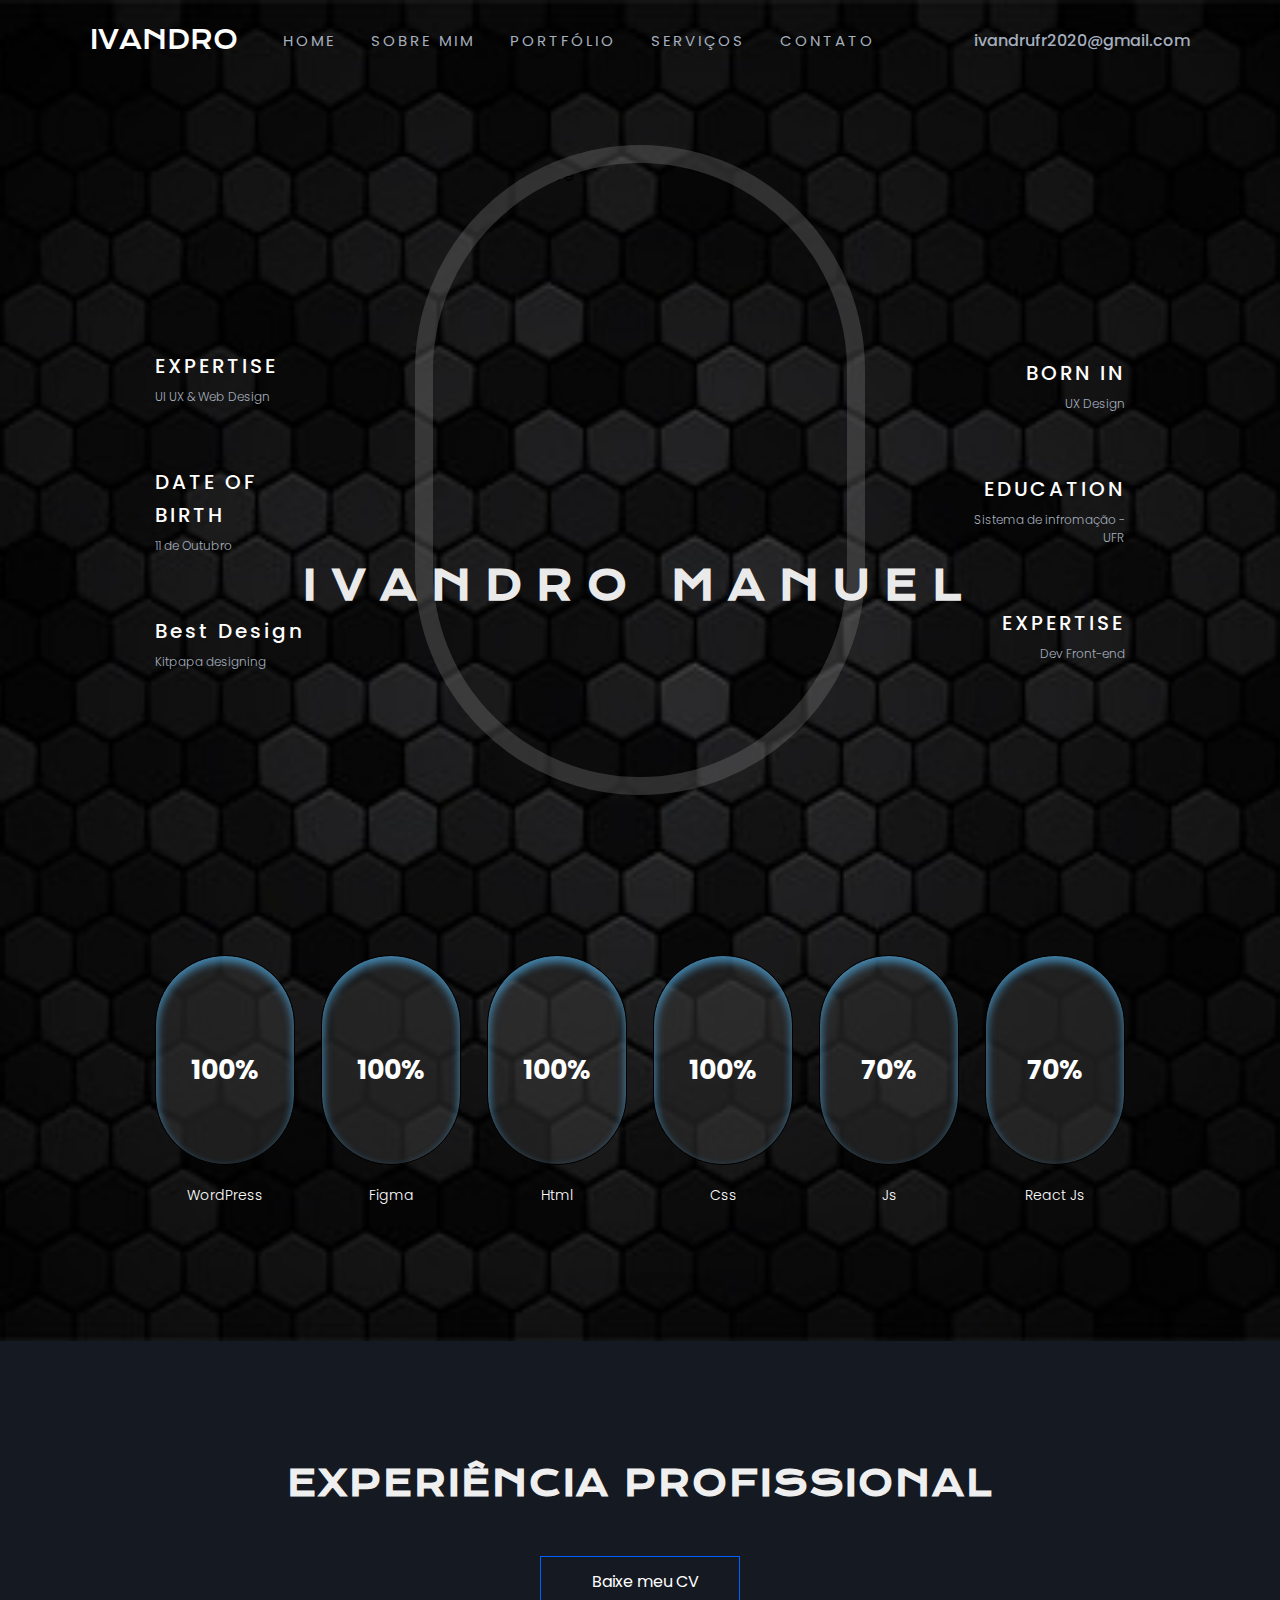
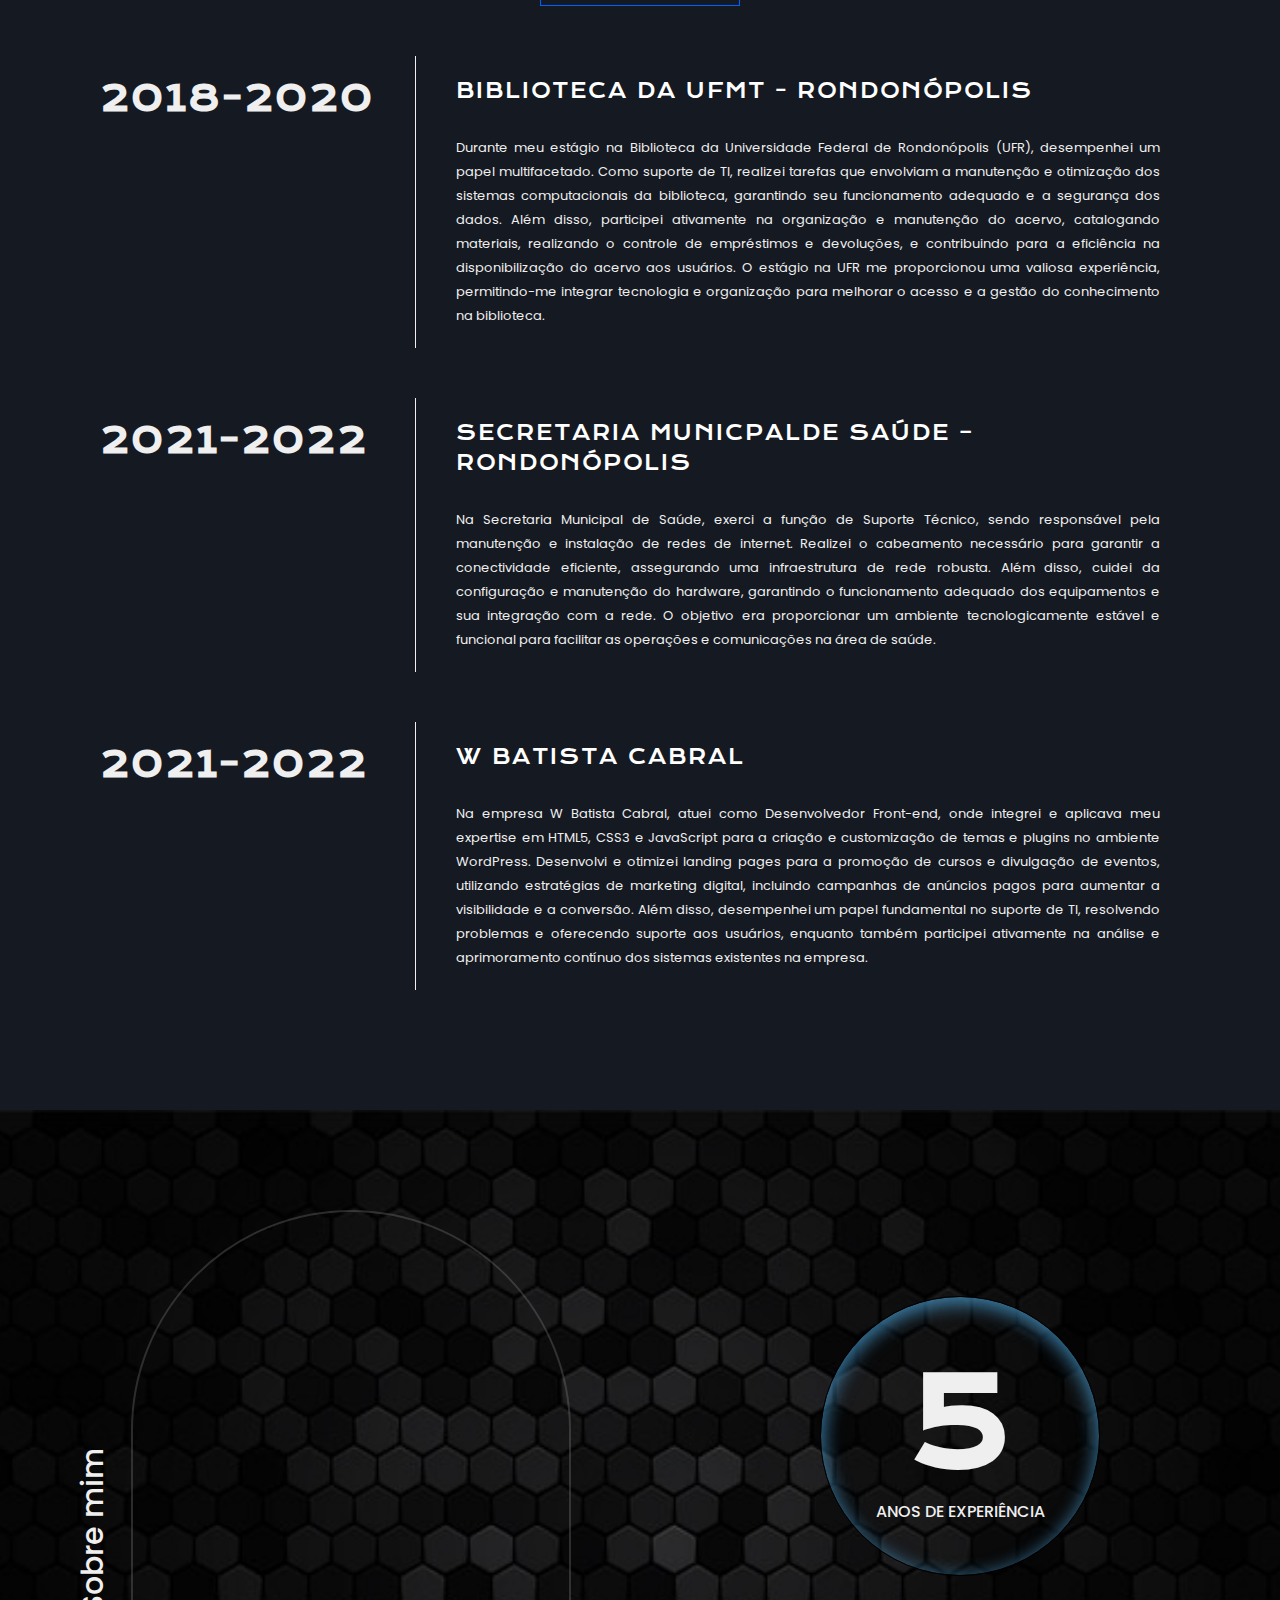
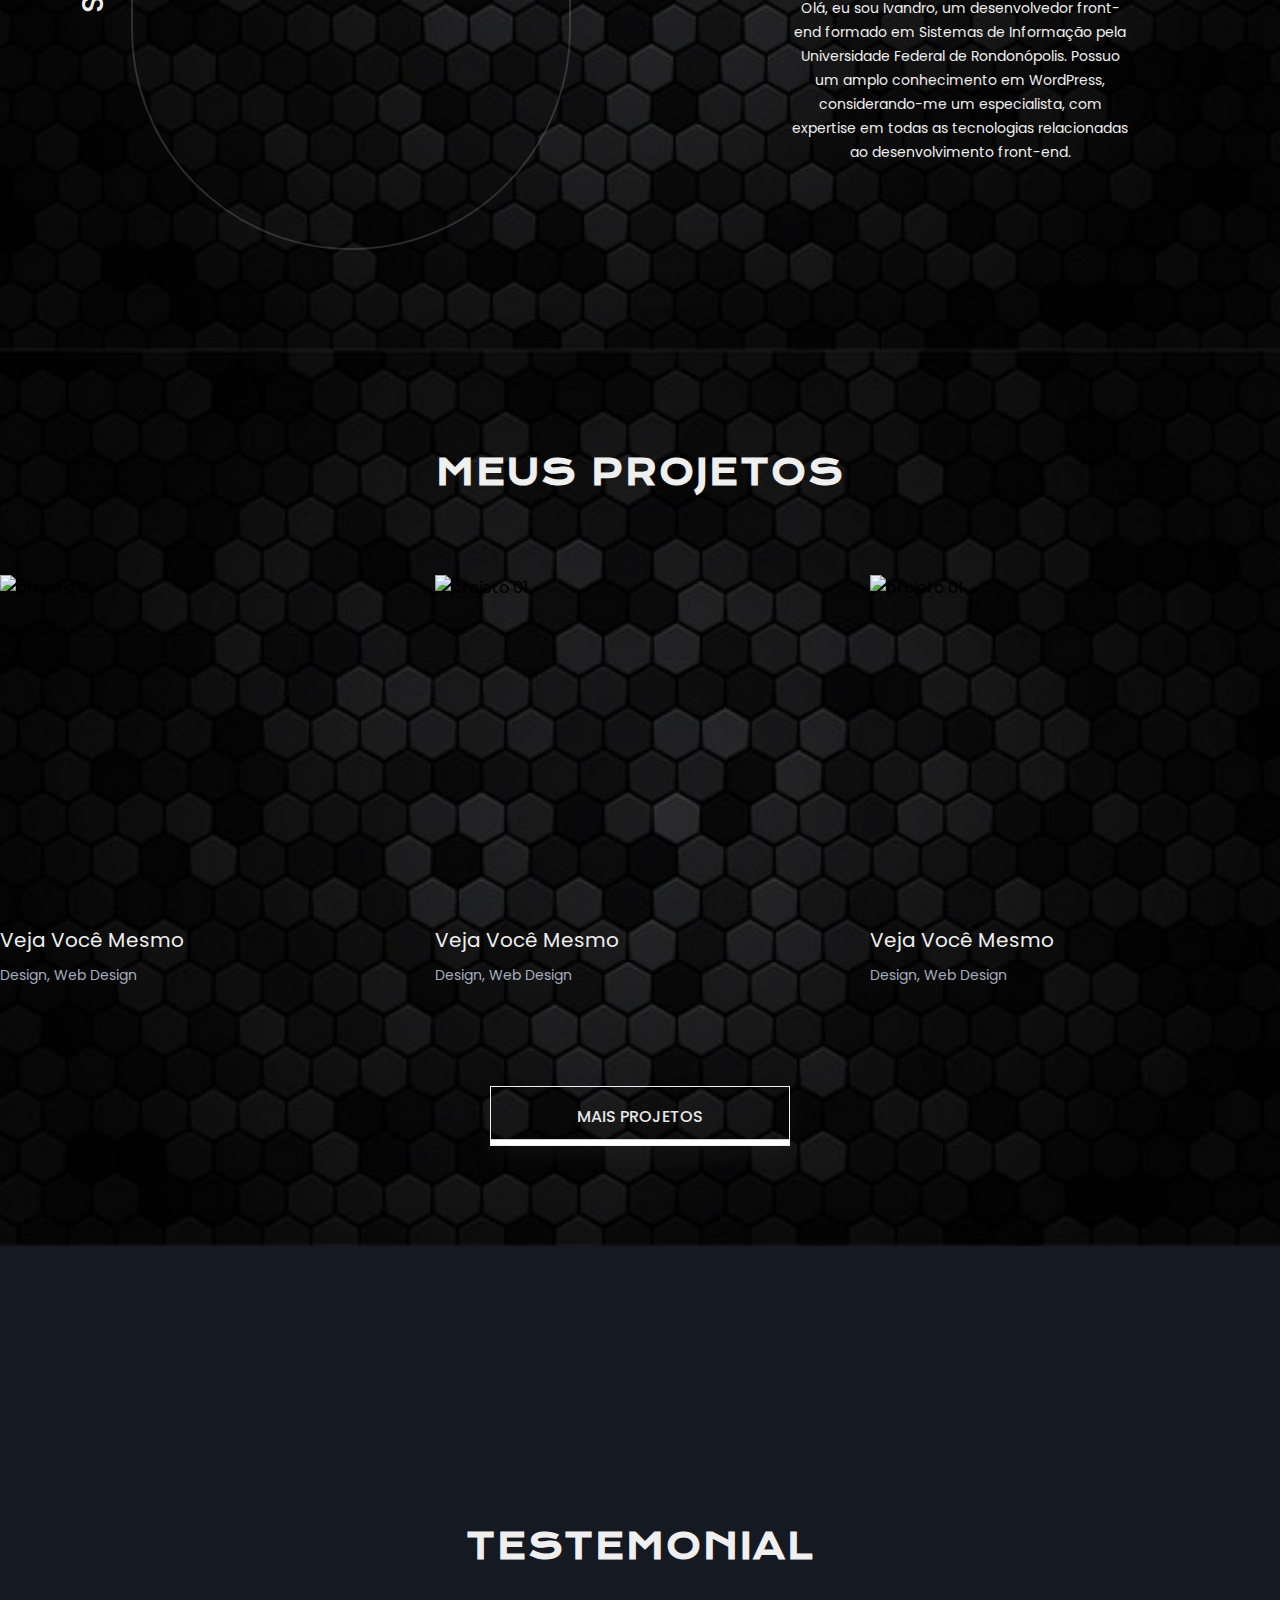
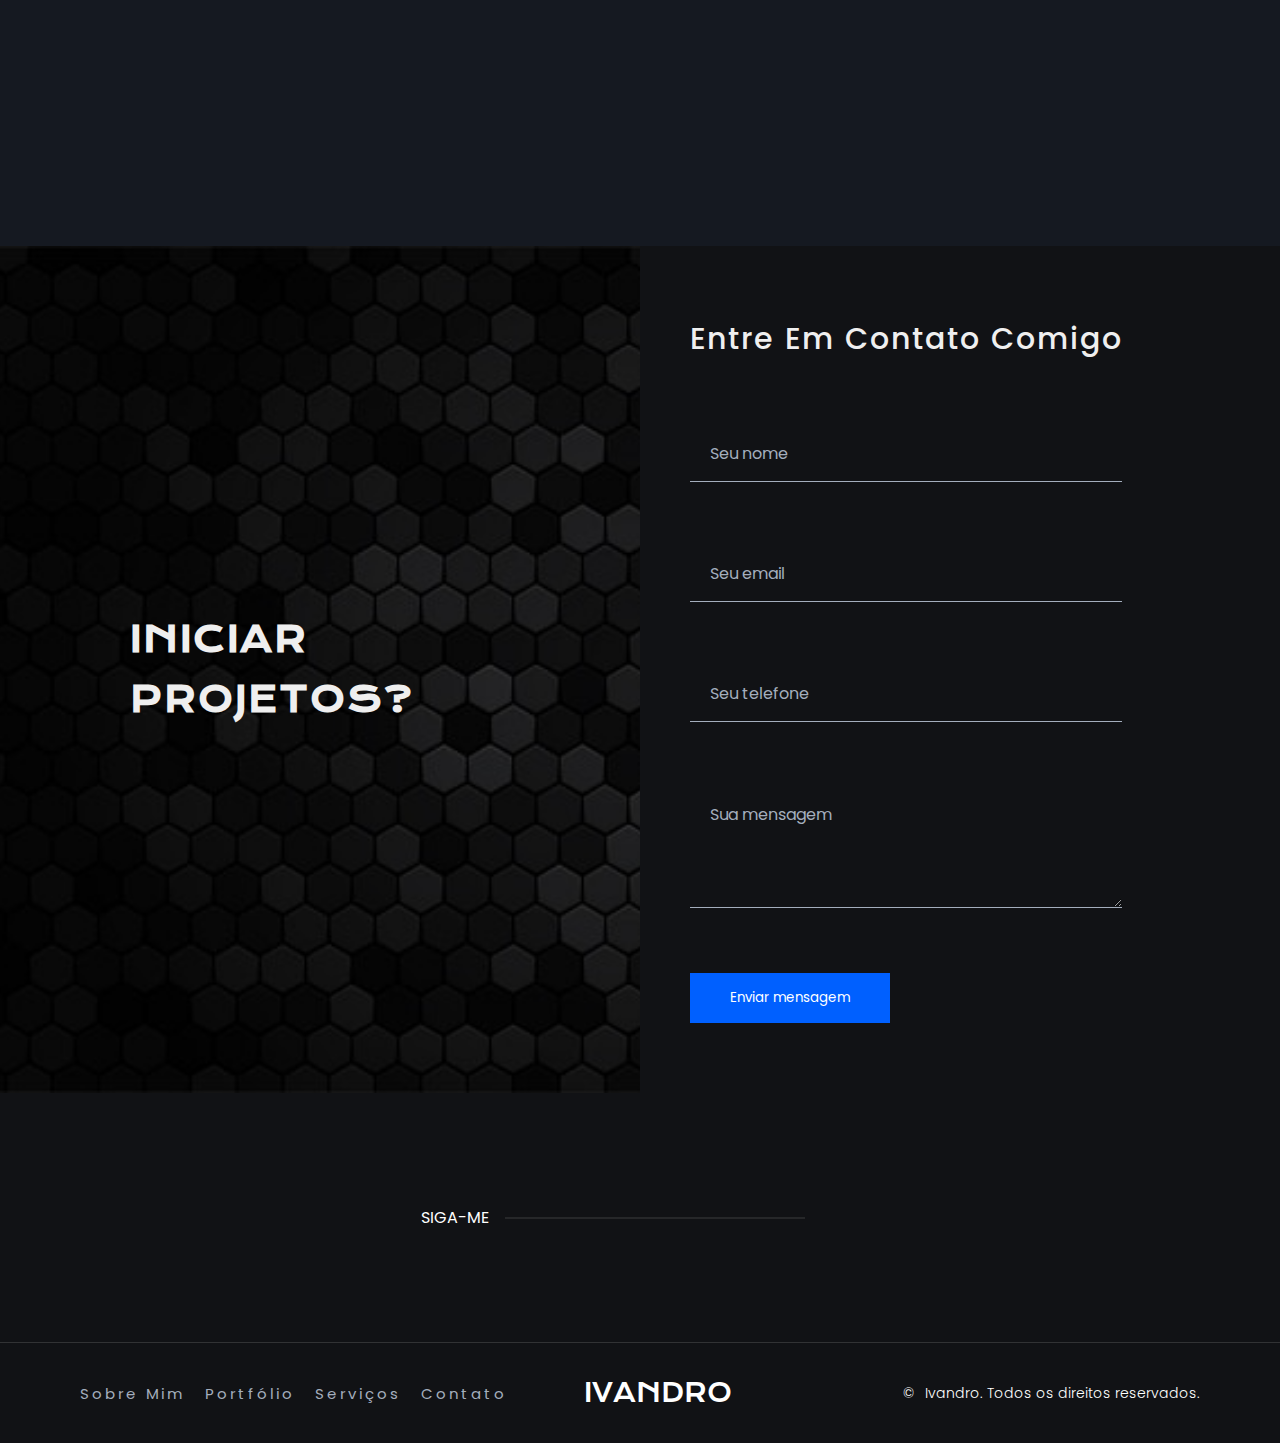
==== commit 7ed20981: "Nova Atulalização" ====
--- a/index.html
+++ b/index.html
@@ -158,7 +158,11 @@
     <main class="container">
       <section class="arquivos-expereience">
         <h1>EXPERIÊNCIA PROFISSIONAL</h1>
-
+        <a href="./doc/Ivandro Manuel Currículo.pdf" 
+        download="Currículo-Ivandro Manuel.pdf" 
+        class="botao-download">
+        <i class="fa-regular fa-circle-down down_icon"></i>
+        Baixe meu CV</a>
         <div class="div-1-arquivo">
           <div class="div-text-year"><h1>2018-2020</h1></div>
           <div class="div-text-archive">
--- a/style.css
+++ b/style.css
@@ -324,9 +324,29 @@
    font-family: 'Krona One', sans-serif;
 }
 
+.down_icon{
+    padding-right: 10px;
+    font-size: 20px;
+}
+
+.botao-download {
+    display: flex;
+    margin-top: 50px;
+    height: 50px;
+    width: 200px;
+    border: 1px solid var(--button-color);
+    align-items: center;
+    justify-content: center;
+    transition: transform 0.8s ease;
+}
+
+.botao-download:hover{
+    background-color: var(--button-color);
+}
+
 .div-1-arquivo{
    display: flex;
-   margin-top: 100px;
+   margin-top: 50px;
    flex-direction: row;
    width: 100%;
 }
